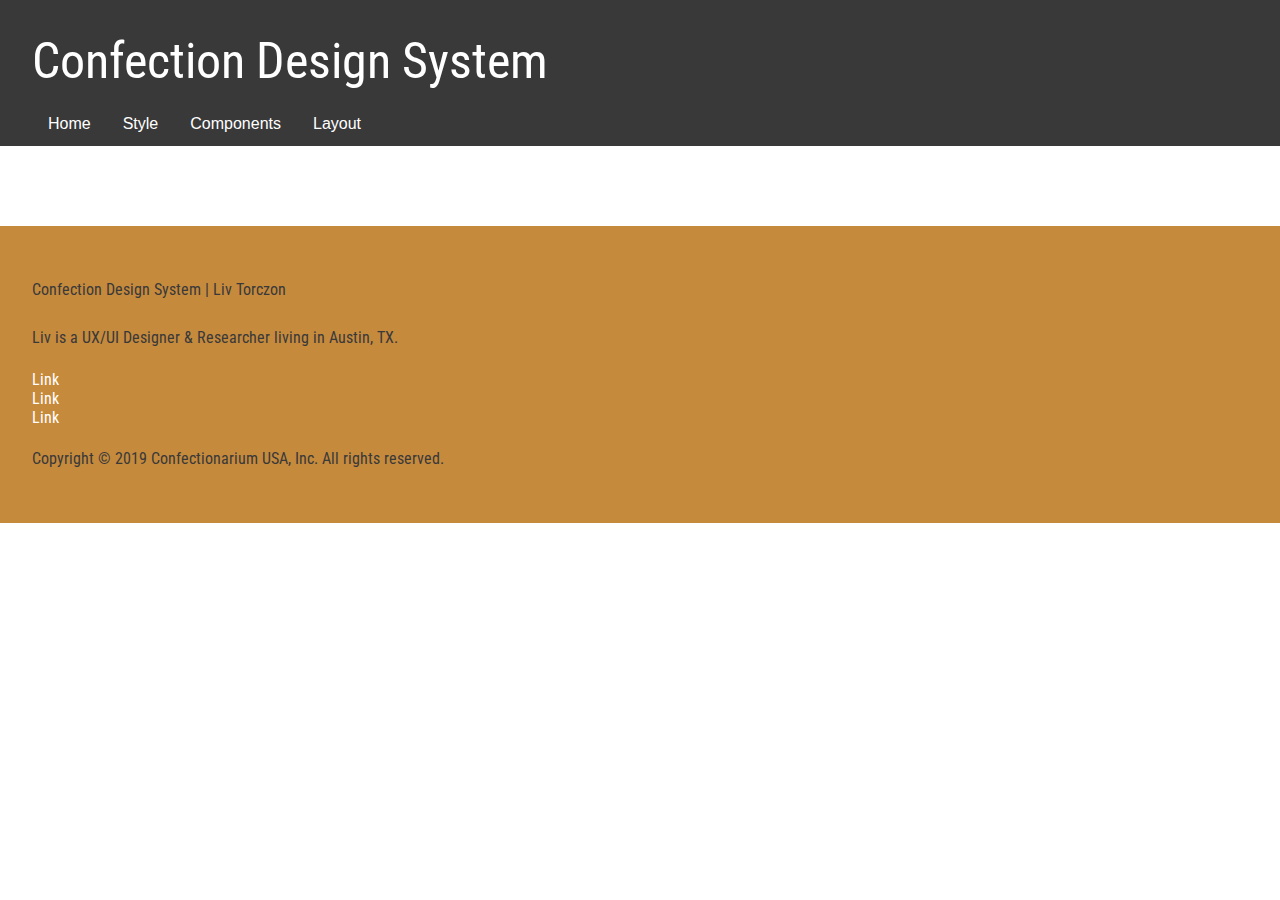
==== components.html @ 4d4804ae "Add files via upload" ====
<!DOCTYPE html>
<html lang="en-us">
<head>
	<meta charset="UTF-8">
	<title>Confection Design System Components</title>
	<meta name="viewport" content="width=device-width, initial-scale=1">
	<link href="https://fonts.googleapis.com/css?family=Roboto+Condensed:400,400i,700,700i|Roboto:100,400,400i,500,500i,700,700i" rel="stylesheet">
	<link rel="stylesheet" href="css/main.css">
</head>
<body>

	<header>

		<div class="logo">Confection Design System</div>

		<nav class="nav-site">
			<ul>
				<li><a href="index.html">Home</a></li>
				<li><a href="style.html">Style</a></li>
				<li><a href="components.html">Components</a></li>
				<li><a href="layout.html">Layout</a></li>
			</ul>
		</nav>

	</header>

	<main></main>

	<footer>

		<p>Confection Design System | Liv Torczon</p>

		<p>Liv is a UX/UI Designer & Researcher living in Austin, TX.</p>

		<nav class="footer">
			<ul>
				<li><a href="https://www.google.com">Link</a></li>
				<li><a href="https://www.google.com">Link</a></li>
				<li><a href="https://www.google.com">Link</a></li>
			</ul>
		</nav>

		<p>Copyright © 2019 Confectionarium USA, Inc. All rights reserved.</p>

	</footer>
	
</body>

</html>
---- css/main.css ----
/************************************
Master Layout
**************************************/
body {
	margin: 0;
}

main {
	max-width: 50rem;
	margin-left: 5rem;
	margin-right: auto;
	margin-bottom: 5rem;
}

figure {
	margin: 0;
}

/************************************
Colors
**************************************/
html {
	--color-charcoal: #393939;
	--color-grey-light: #636363;
	--color-pink: #e98f79;
	--color-white: #ffff;
}

/************************************
Typography
**************************************/

html {
	color: #393939;
	--font-primary: 'Roboto Condensed', sans-serif;
	--font-secondary: 'Lato', sans-serif;

	font-family: 'Roboto Condensed', sans-serif;
}

h1 {
	--font-secondary: 'Lato', sans-serif;
	font-size: 2rem;
}

p {
	color: var( --color-charcoal );
	line-height: 2;
	
}

h2 {
	font-family: 'Lato', sans-serif;
	line-height: 1.5;
}

.type-section-header-100 {
	font-family: 'Lato', sans-serif;
	font-weight: 100;
}

.type-section-header-100-italic {
	font-family: 'Lato', sans-serif;
	font-style: italic;
	font-weight: 100;
}

.type-section-header-400 {
	font-family: 'lato', sans-serif;
	font-weight: 400;
}

.type-section-header-700 {
	font-family: 'lato', sans-serif;
	font-weight: 700;
	letter-spacing: 1.8px;
}

.type-section-header-700-italic {
	font-family: 'lato', sans-serif;
	font-weight: 700;
	font-style: italic;
}


.type-rob-400i {
	font-family: 'Roboto Condensed', sans-serif;
	font-weight: 400;
	font-style: italic;
}

.type-rob-700 {
	font-family: 'Roboto Condensed', sans-serif;
	font-weight: 700;
}

.type-rob-700i {
	font-family: 'Roboto Condensed', sans-serif;
	font-style: italic;
	font-weight: 700;
}
/************************************
Header Component
**************************************/

header {
	background-color: var( --color-charcoal );
	color: var( --color-white );
	padding: 2rem;
}

.logo {
	color: var( --color-white );
	font-size: 50px;
}

/************************************
Footer Component
**************************************/

footer {
	font-family: 'Roboto Condensed', sans-serif;
	background-color: #c68a3d;
	color: var( --color-charcoal );
	padding: 2rem;
}

.footer nav {
	display: inline-block;
}

.footer a {
	text-decoration: none;
	color: var( --color-white );
}

.footer ul {
	list-style-type: none;
	margin: 0;
	padding: 0;
}

}
.footer li a {
	color: var( --color-white );
	font-family: 'Lato', sans-serif;
	text-decoration: none;
	padding: 0 1rem;
}

.footer li a:hover {
	color: var( --color-pink );
}
 
/************************************
Examples Component
**************************************/

.light-charcoal-text {
	color: var( --color-grey-light );
}

.pink-text {
	color: var( --color-pink );
}
.white-text {
	background-color: #636363;
	color: var( --color-white );
}

/************************************
Site Nav
**************************************/
.nav-site {
	margin-top: 1.5rem;
	display: block;
}

.nav-site ul {
	list-style-type: none;
	margin: 0;
	padding: 0;
}

.nav-site li {
	float: left;
}

.nav-site li a {
	color: var( --color-white );
	font-family: 'Lato', sans-serif;
	text-decoration: none;
	padding: 0 1rem;
}

.nav-site li a:hover {
	color: var( --color-pink );
}
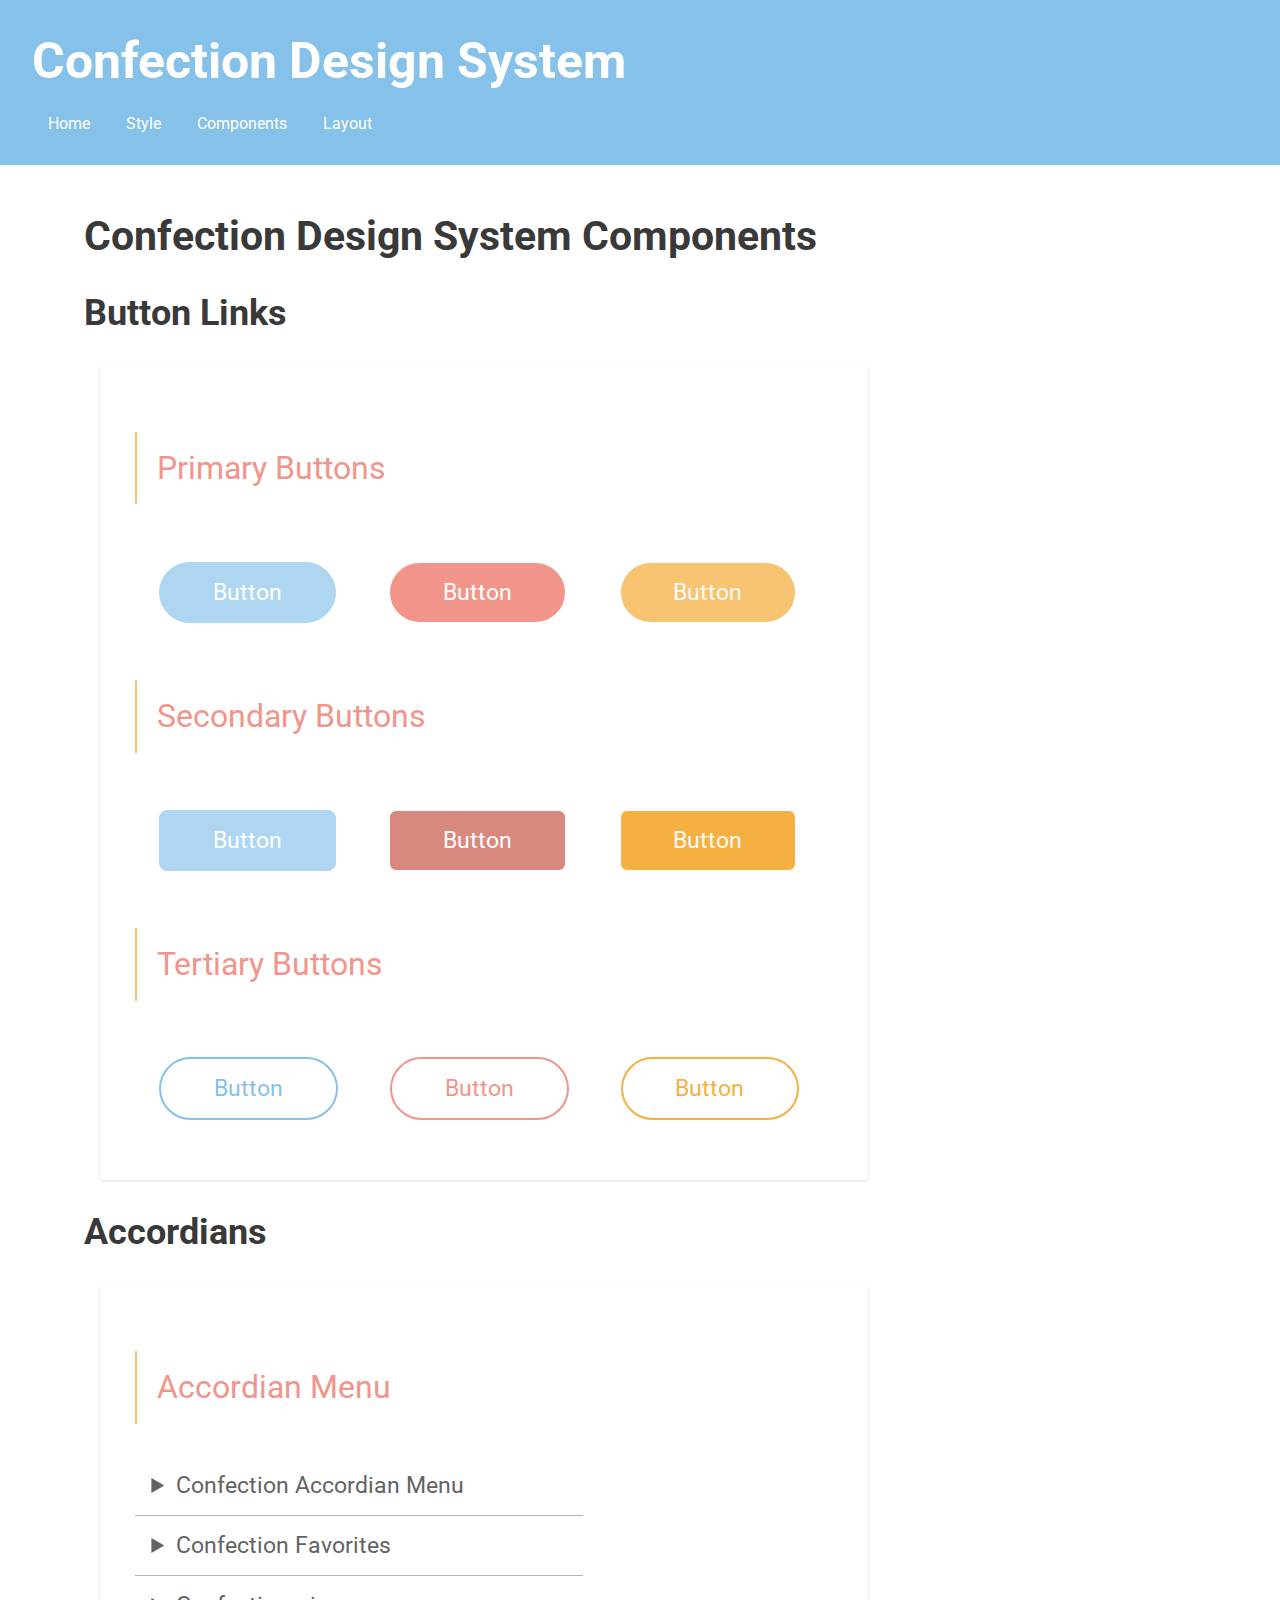
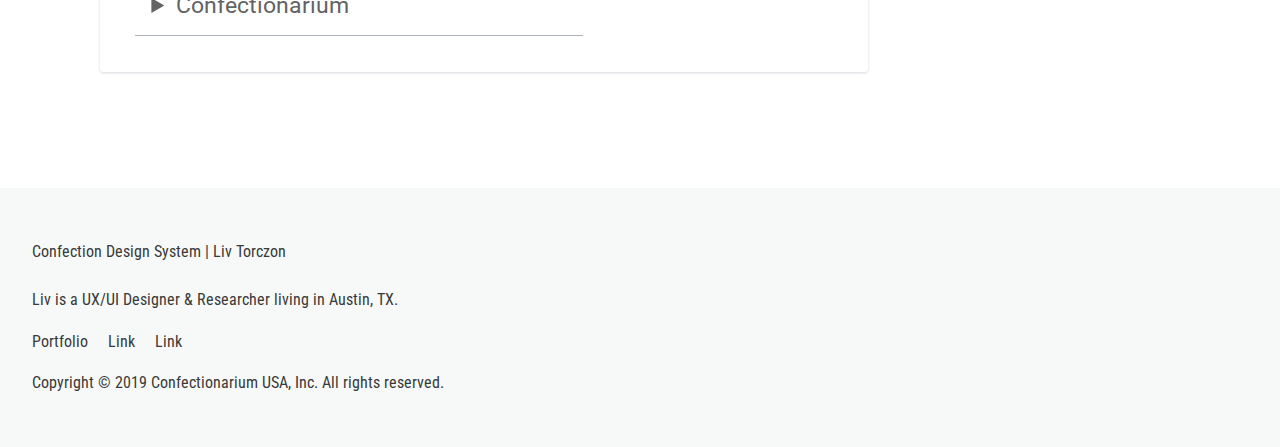
==== commit f71772ad: "Add files via upload" ====
--- a/components.html
+++ b/components.html
@@ -24,7 +24,104 @@
 
 	</header>
 
-	<main></main>
+	<main>
+
+		<h1>Confection Design System Components</h1>
+
+		<h2>Button Links</h2>
+
+		<section class="examples">
+
+			<h3 class="examples-title">Primary Buttons</h3>
+
+			<figure>
+				<a class="button-hero-blue" href="#">Button</a>
+
+				<a class="button-hero-pink" href="#">Button</a>
+
+				<a class="button-hero-orange" href="#">Button</a>
+
+			</figure>
+				
+			<h3 class="examples-title">Secondary Buttons</h3>
+
+			<figure>
+				<a class="button-secondary-blue" href="#">Button</a>
+
+				<a class="button-secondary-pink" href="#">Button</a>
+
+				<a class="button-secondary-orange" href="#">Button</a>
+
+			</figure>
+
+			<h3 class="examples-title">Tertiary Buttons</h3>
+
+			<figure>
+
+				<a class="button-tertiary-blue" href="#">Button</a>
+
+				<a class="button-tertiary-pink" href="#">Button</a>
+
+				<a class="button-tertiary-orange" href="#">Button</a>
+				
+
+			</figure>
+		</section>
+		
+		<h2>Accordians</h2>
+
+		<section class="examples">
+
+				<h3 class="examples-title">Accordian Menu</h3>
+
+				<details>
+
+					<summary>Confection Accordian Menu</summary>
+	
+					<div>
+	
+						<p>Cupcake Recipes</p>
+	
+						<p>Brownie Recipes</p>
+
+						<p>Tarte Recipes</p>
+	
+					</div>
+		
+				</details>
+
+				<details>
+
+					<summary>Confection Favorites</summary>
+	
+					<div>
+		
+						<p>The best angel cake</p>
+		
+						<p>The best ice cream</p>
+
+						<p>The best mochi</p>
+	
+					</div>
+		
+				</details>
+
+				<details>
+
+					<summary>Confectionarium</summary>
+	
+					<div>
+
+						<p>Cupcake Recipes</p>
+						<p>Brownie Recipes</p>
+						<p>Tarte Recipes</p>
+
+					</div>
+		
+				</details>
+		</section>
+
+	</main>
 
 	<footer>
 
@@ -34,7 +131,7 @@
 
 		<nav class="footer">
 			<ul>
-				<li><a href="https://www.google.com">Link</a></li>
+				<li><a href="https://www.livtorczon.com/">Portfolio</a></li>
 				<li><a href="https://www.google.com">Link</a></li>
 				<li><a href="https://www.google.com">Link</a></li>
 			</ul>
--- a/css/main.css
+++ b/css/main.css
@@ -6,10 +6,14 @@
 }
 
 main {
+	margin-bottom: 5rem;
+	margin-left: 4rem;
+	margin-right: auto;
+
+	--margin-standard: 2rem;
+
 	max-width: 50rem;
-	margin-left: 5rem;
-	margin-right: auto;
-	margin-bottom: 5rem;
+	padding: 1.24rem;
 }
 
 figure {
@@ -20,10 +24,30 @@
 Colors
 **************************************/
 html {
-	--color-charcoal: #393939;
+	color: #393939;
+
+	--color-blue: #85C1E9;
+	--color-blue-light: #aed6f1;
+	--color-blue-lightest: #d6eaf8;
+
+	--color-grey: #393939;
 	--color-grey-light: #636363;
-	--color-pink: #e98f79;
-	--color-white: #ffff;
+	--color-grey-lighter: #abb2b9;
+	--color-grey-evenlighter: #bfc9ca;
+	--color-grey-lightest: #f7f9f9;
+
+	--color-orange: #d68910;
+	--color-orange-light: #f5b041;
+	--color-orange-lighter: #f8c471;
+	--color-orange-evenlighter: #fad7a0;
+	--color-orange-lightest: #fdebd0;
+
+	--color-pink: #F1948A;
+	--color-pink-light: #ef8478;
+	--color-pink-lighter: #f2d7d5;
+	--color-pink-lightest: #f9ebea;
+
+	--color-terracotta: #d98880;
 }
 
 /************************************
@@ -31,107 +55,130 @@
 **************************************/
 
 html {
-	color: #393939;
+	font-family: var(--font-primary);
+
 	--font-primary: 'Roboto Condensed', sans-serif;
-	--font-secondary: 'Lato', sans-serif;
-
-	font-family: 'Roboto Condensed', sans-serif;
+	--font-secondary: 'Roboto', sans-serif;
+
+	--size-xxxxlarge: 2.887rem;
+	--size-xxxlarge: 2.566rem;
+	--size-xxlarge: 2.281rem;
+	--size-xlarge: 2.027rem;
+	--size-large: 1.802rem;
+
+	--size-xmedium: 1.602rem;
+	--size-medium: 1.424rem;
+
+	--size-small: 0.79rem;
+}
+
+h1, h2, h3, h4, h5, h6 {
+	font-family: var(--font-secondary);
 }
 
 h1 {
-	--font-secondary: 'Lato', sans-serif;
-	font-size: 2rem;
-}
-
-p {
-	color: var( --color-charcoal );
-	line-height: 2;
-	
+	font-size: var(--size-xxxlarge);
 }
 
 h2 {
-	font-family: 'Lato', sans-serif;
-	line-height: 1.5;
-}
-
-.type-section-header-100 {
-	font-family: 'Lato', sans-serif;
+	font-size: var(--size-xxlarge);
+	font-weight: 700;
+}
+
+h3 {
+	color: var(--color-pink);
+	font-size: var(--size-xlarge);
+	font-weight: 400;
+}
+
+h4 {
+	color: #636363;
+	font-size: var(--size-large);
 	font-weight: 100;
-}
-
-.type-section-header-100-italic {
-	font-family: 'Lato', sans-serif;
+	margin: 0;
+}
+
+h5 {
+	font-size: var(--size-xmedium);
 	font-style: italic;
 	font-weight: 100;
 }
 
-.type-section-header-400 {
-	font-family: 'lato', sans-serif;
-	font-weight: 400;
-}
-
-.type-section-header-700 {
-	font-family: 'lato', sans-serif;
+h6 {
+	font-size: var(--size-medium);
+	font-weight: 400;
+	margin: 0;
+}
+
+p {
+	color: var( --color-grey );
+	line-height: 2;
+}
+
+
+.leading-copy {
+	font-family: var(--font-primary);
+	font-size: var(--size-medium);
+	font-weight: 400;
+	line-height: 1.7;
+}
+
+.tertiary-copy {
+	font-size: var(--size-small);
+}
+
+cite {
+	display: block;
+	font-style: italic;
+}
+
+a {
+	color: inherit;
+	font-family: var(--font-primary);
+}
+
+a:hover {
+	color: #E6B0AA;
+}
+
+a:active {
+
+}
+
+/************************************
+Header Component
+**************************************/
+
+header {
+	background-color: #85C1E9;
+	padding: 2rem;
+}
+
+.logo {
+	color: white;
+	font-family: var(--font-secondary);
+	font-size: 50px;
 	font-weight: 700;
-	letter-spacing: 1.8px;
-}
-
-.type-section-header-700-italic {
-	font-family: 'lato', sans-serif;
-	font-weight: 700;
-	font-style: italic;
-}
-
-
-.type-rob-400i {
-	font-family: 'Roboto Condensed', sans-serif;
-	font-weight: 400;
-	font-style: italic;
-}
-
-.type-rob-700 {
-	font-family: 'Roboto Condensed', sans-serif;
-	font-weight: 700;
-}
-
-.type-rob-700i {
-	font-family: 'Roboto Condensed', sans-serif;
-	font-style: italic;
-	font-weight: 700;
-}
-/************************************
-Header Component
-**************************************/
-
-header {
-	background-color: var( --color-charcoal );
-	color: var( --color-white );
+}
+
+/************************************
+Footer Component
+**************************************/
+
+footer {
+	background-color: #F7F9F9;
+	color: var( --color-grey );
+	font-family: var(--font-primary);
 	padding: 2rem;
 }
 
-.logo {
-	color: var( --color-white );
-	font-size: 50px;
-}
-
-/************************************
-Footer Component
-**************************************/
-
-footer {
-	font-family: 'Roboto Condensed', sans-serif;
-	background-color: #c68a3d;
-	color: var( --color-charcoal );
-	padding: 2rem;
-}
-
-.footer nav {
-	display: inline-block;
-}
 
 .footer a {
-	text-decoration: none;
-	color: var( --color-white );
+	color: #393939;
+	font-family: var(--font-primary);
+	padding: 0;
+	margin-right: 1rem;
+	text-decoration: none;
 }
 
 .footer ul {
@@ -140,40 +187,21 @@
 	padding: 0;
 }
 
-}
-.footer li a {
-	color: var( --color-white );
-	font-family: 'Lato', sans-serif;
-	text-decoration: none;
-	padding: 0 1rem;
-}
-
-.footer li a:hover {
-	color: var( --color-pink );
-}
- 
-/************************************
-Examples Component
-**************************************/
-
-.light-charcoal-text {
-	color: var( --color-grey-light );
-}
-
-.pink-text {
-	color: var( --color-pink );
-}
-.white-text {
-	background-color: #636363;
-	color: var( --color-white );
+.footer li {
+	display: inline-block;
+}
+
+.footer a:hover {
+	color: #E6B0AA;
 }
 
 /************************************
 Site Nav
 **************************************/
 .nav-site {
+	display: block;
 	margin-top: 1.5rem;
-	display: block;
+	position: relative;
 }
 
 .nav-site ul {
@@ -183,16 +211,466 @@
 }
 
 .nav-site li {
-	float: left;
+	display: inline;
 }
 
 .nav-site li a {
-	color: var( --color-white );
-	font-family: 'Lato', sans-serif;
-	text-decoration: none;
-	padding: 0 1rem;
+	color: white;
+	font-family: var(--font-secondary);
+	padding: 0;
+	margin: 1rem;
+	text-decoration: none;
 }
 
 .nav-site li a:hover {
+	border-bottom: solid 2px var(--color-grey-lightest);
+	padding-bottom: 5px;
+	transition: all 0.2s ease;
+}
+
+/************************************
+Examples Component
+**************************************/
+
+.light-charcoal-text {
+	color: var( --color-grey-light );
+}
+
+.pink-text {
 	color: var( --color-pink );
-}+}
+
+.white-text {
+	background-color: #85c1e9;
+	color: var( --color-grey-lightest );
+	padding: 8px;
+}
+
+.type-section-header-100 {
+	font-family: var(--font-secondary);
+	font-weight: 100;
+}
+
+.type-section-header-100-italic {
+	font-family: var(--font-secondary);
+	font-style: italic;
+	font-weight: 100;
+}
+
+.type-section-header-400 {
+	font-family: var(--font-secondary);
+	font-weight: 400;
+}
+
+.type-section-header-700 {
+	font-family: var(--font-secondary);
+	font-weight: 700;
+}
+
+.type-section-header-700-italic {
+	font-family: var(--font-secondary);
+	font-weight: 700;
+	font-style: italic;
+}
+
+.type-rob-400i {
+	font-family: var(--font-primary);
+	font-weight: 400;
+	font-style: italic;
+}
+
+.type-rob-700 {
+	font-family: var(--font-primary);
+	font-weight: 700;
+}
+
+.type-rob-700i {
+	font-family: var(--font-primary);
+	font-weight: 700;
+	font-style: italic;
+}
+
+
+.examples {
+	border-radius: .22222rem;
+	box-shadow: 0 1px 3px rgba(58,77,95,.2);
+	margin: 1rem;
+	padding: 2.22222rem;
+}
+
+.examples-title {
+	border-left: solid 2px #F8C471;
+	line-height: 1;
+	padding: 20px 0 20px 20px;
+}
+
+.line-height-example {
+	background-color: #f8f9f9;
+	border-radius: 4px;
+	color: #838c91;
+	display: block;
+	font-size: 14px;
+	line-height: 22px;
+	margin-right: 12%;
+	max-width: 260px;
+	padding: 16px;
+	text-transform: lowercase;
+	width: 100%;
+}
+
+.heading-example-details {
+	background-color: #f8f9f9;
+	border-radius: 4px;
+	color: #838c91;
+	display: block;
+	font-size: 14px;
+	line-height: 22px;
+	margin-right: 12%;
+	max-width: 260px;
+	padding: 16px;
+	text-transform: lowercase;
+	width: 100%;
+}
+
+.heading-example-detail {
+	background-color: #f8f9f9;
+	border-radius: 4px;
+	color: #838c91;
+	display: block;
+	font-size: 14px;
+	line-height: 22px;
+	margin-right: 12%;
+	max-width: 260px;
+	padding: 16px;
+	text-transform: lowercase;
+}
+
+/************************************
+Accordian Section
+**************************************/
+details {
+	background-color: var(--color-pink-lightest);
+	border-bottom: 1px solid var(--color-grey-lighter);
+	max-width: 28rem;
+}
+
+summary {
+	background-color: white;
+	color: var(--color-grey-light);
+	font-family: var(--font-secondary);
+	font-size: var(--size-medium);
+	padding: 1rem;
+}
+
+summary:hover {
+	background-color: var(--color-grey-light);
+	border: .02rem solid var(--color-grey-light);
+	color: white;
+	transition: all .1s ease-in-out;
+}
+
+summary:focus, details[open] summary {
+	background-color: var(--color-grey-light);
+	background-image: url(../images/switch.svg) no-repeat;
+    color: transparent;
+	color: white;
+	outline: none;
+}
+
+summary::-webkit-details-marker {
+	background-image: url(../images/plus.svg);
+    color: transparent;
+}
+
+details div {
+	margin-left: 2.5rem;
+	padding-bottom: 0.3125rem;
+}
+
+details div p {
+	color: var(--color-pink-light);
+	font-family: var(--font-secondary);
+}
+
+/************************************
+Links That Look Like Buttons
+**************************************/
+
+.button-hero-blue {
+	background-color: var(--color-blue-light);
+	border-radius: 2.9rem;
+	border: 1px solid var(--color-blue-light);
+	color: white;
+	display: inline-block;
+	font-family: var(--font-secondary);
+	font-size: var(--size-medium);
+	font-weight: 400;
+	margin: 1.5rem;
+	padding: 1rem 3.3rem;
+	text-decoration: none;
+}
+
+.button-hero-blue:visited {
+	background-color: var(--color-blue);
+}
+
+.button-hero-blue:hover, .button-link:focus  {
+	background-color: var(--color-blue);
+	border: 3px solid var(--color-blue);
+	color: var(--color-grey-lightest);
+	transition: all .09s ease-in-out;
+}
+
+.button-hero-blue:active {
+	background-color: var(--color-blue-light);
+	border: solid 1px var(--color-blue);
+	transform: scale(0.99);
+}
+
+.button-secondary-blue {
+	background-color: var(--color-blue-light);
+	border: 1px solid var(--color-blue-light);
+	border-radius: .5rem;
+	color: white;
+	display: inline-block;
+	font-family: var(--font-secondary);
+	font-weight: 400;
+	font-size: var(--size-medium);
+	margin: 1.5rem;
+	padding: 1rem 3.3rem;
+	text-decoration: none;
+}
+
+.button-secondary-blue:visited {
+	background-color: var(--color-blue);
+
+}
+
+.button-secondary-blue:hover, .button-link:focus  {
+	background-color: var(--color-blue-light);
+	border:2px solid var(--color-blue-light);
+	color: white;
+	transition: all .09s ease-in-out;
+}
+
+.button-secondary-blue:active {
+	border: solid 2px var(--color-blue);
+	transform: scale(0.99);
+}
+
+.button-tertiary-blue {
+	background-color: white;
+	border-radius: 2.9rem;
+	border: 2px solid var(--color-blue);
+	color: var(--color-blue);
+	display: inline-block;
+	font-family: var(--font-secondary);
+	font-size: var(--size-medium);
+	font-weight: 400;
+	margin: 1.5rem;
+	padding: 1rem 3.3rem;
+	text-decoration: none;
+}
+
+.button-tertiary-blue:visited {
+	border: 2px solid var(--color-blue);
+	color: var(--color-grey-light);
+}
+
+.button-tertiary-blue:hover, .button-hero:focus  {
+	background-color: var(--color-blue);
+	border: 2px solid var(--color-blue);
+	color: white;
+	transition: all .2s ease-in-out;
+}
+
+.button-tertiary-blue:active {
+	border: solid 1px var(--color-blue);
+	transform: scale(0.99);
+}
+
+.button-hero-pink {
+	background-color: var(--color-pink);
+	border-radius: 2.9rem;
+	border: 2px solid white;
+	color: white;
+	display: inline-block;
+	font-family: var(--font-secondary);
+	font-size: var(--size-medium);
+	font-weight: 400;
+	margin: 1.5rem;
+	padding: 1rem 3.3rem;
+	text-decoration: none;
+}
+
+.button-hero-pink:visited {
+	background-color: var(--color-pink-light);
+}
+
+.button-hero-pink:hover, .button-normal:focus  {
+	background-color: var(--color-pink-light);
+	border: 2px solid var(--color-pink-light);
+	color: var(--color-grey-lightest);
+	transition: all .09s ease-in-out;
+}
+
+.button-hero-pink:active {
+	background-color: var(--color-pink);
+	border: solid 2px var(--color-pink-light);
+	transform: scale(0.99);
+}
+
+.button-secondary-pink {
+	background-color: var(--color-terracotta);
+	border-radius: .5rem;
+	border: 2px solid white;
+	color: white;
+	display: inline-block;
+	font-family: var(--font-secondary);
+	font-size: var(--size-medium);
+	font-weight: 400;
+	margin: 1.5rem;
+	padding: 1rem 3.3rem;
+	text-decoration: none;
+}
+
+.button-secondary-pink:visited {
+	background-color: var(--color-pink-light);
+}
+
+.button-secondary-pink:hover, .button-normal:focus   {
+	background-color: var(--color-pink-light);
+	border: 2px solid var(--color-pink-light);
+	color: white;
+	transition: all .09s ease-in-out;
+}
+
+.button-secondary-pink:active {
+	background-color: var(--color-terracotta);
+	border: solid 2px var(--color-pink);
+	transform: scale(0.99);
+}
+
+.button-tertiary-pink {
+	background-color: white;
+	border-radius: 2.9rem;
+	border: 2px solid var(--color-pink);
+	color: var(--color-pink);
+	display: inline-block;
+	font-family: var(--font-secondary);
+	font-size: var(--size-medium);
+	font-weight: 400;
+	margin: 1.5rem;
+	padding: 1rem 3.3rem;
+	text-decoration: none;
+}
+
+.button-tertiary-pink:visited {
+	color: var(--color-grey-light);
+}
+
+.button-tertiary-pink:hover, .button-link:focus  {
+	background-color: var(--color-pink);
+	border: 2px solid white;
+	color: white;
+	transition: all .2s ease-in-out;
+}
+
+.button-tertiary-pink:active {
+	background-color: var(--color-pink);
+	border: solid 1px var(--color-pink-lightest);
+	transform: scale(0.99);
+}
+
+.button-hero-orange {
+	background-color: var(--color-orange-lighter);
+	border-radius: 2.9rem;
+	border: 2px solid white;
+	color: var(--color-grey-lightest);
+	display: inline-block;
+	font-family: var(--font-secondary);
+	font-size: var(--size-medium);
+	font-weight: 400;
+	margin: 1.5rem;
+	padding: 1rem 3.3rem;
+	text-decoration: none;
+}
+
+.button-hero-orange:visited {
+	background-color: var(--color-orange-light);
+}
+
+.button-hero-orange:hover, .button-link:focus  {
+	background-color: var(--color-orange-light);
+	border: 2px solid var(--color-orange-light);
+	color: var(--color-grey-lightest);
+	transition: all .09s ease-in-out;
+}
+
+.button-hero-orange:active {
+	background-color: var(--color-orange-lighter);
+	border: solid 1px var(--color-orange-light);
+	transform: scale(0.99);
+}
+
+.button-secondary-orange {
+	background-color: var(--color-orange-light);
+	border-radius: .5rem;
+	border: 2px solid white;
+	color: var(--color-grey-lightest);
+	display: inline-block;
+	font-family: var(--font-secondary);
+	font-size: var(--size-medium);
+	font-weight: 400;
+	margin: 1.5rem;
+	padding: 1rem 3.3rem;
+	text-decoration: none;
+}
+
+.button-secondary-orange:visited {
+	background-color: var(--color-orange-lighter);
+}
+
+.button-secondary-orange:hover, .button-link:focus  {
+	background-color: var(--color-orange-lighter);
+	border: 2px solid var(--color-orange-lighter);
+	color: var(--color-grey-lightest);
+	transition: all .09s ease-in-out;
+}
+
+.button-secondary-orange:active {
+	background-color: var(--color-orange-light);
+	border: solid 1px var(--color-orange);
+	transform: scale(0.99);
+}
+
+.button-tertiary-orange {
+	background-color: white;
+	border-radius: 2rem;
+	border: 2px solid var(--color-orange-light);
+	color: var(--color-orange-light);
+	display: inline-block;
+	font-family: var(--font-secondary);
+	font-size: var(--size-medium);
+	font-weight: 400;
+	margin: 1.5rem;
+	padding: 1rem 3.3rem;
+	text-decoration: none;
+}
+
+.button-tertiary-orange:visited {
+	color: var(--color-grey-light);
+}
+
+.button-tertiary-orange:hover, .button-link:focus  {
+	background-color: var(--color-orange-light);
+	border: 2px solid var(--color-orange-light);
+	color: white;
+	transition: all .09s ease-in-out;
+}
+
+.button-tertiary-orange:active {
+	background-color: var(--color-orange-lighter);
+	border: solid 1px var(--color-orange-light);
+	transform: scale(0.99);
+}
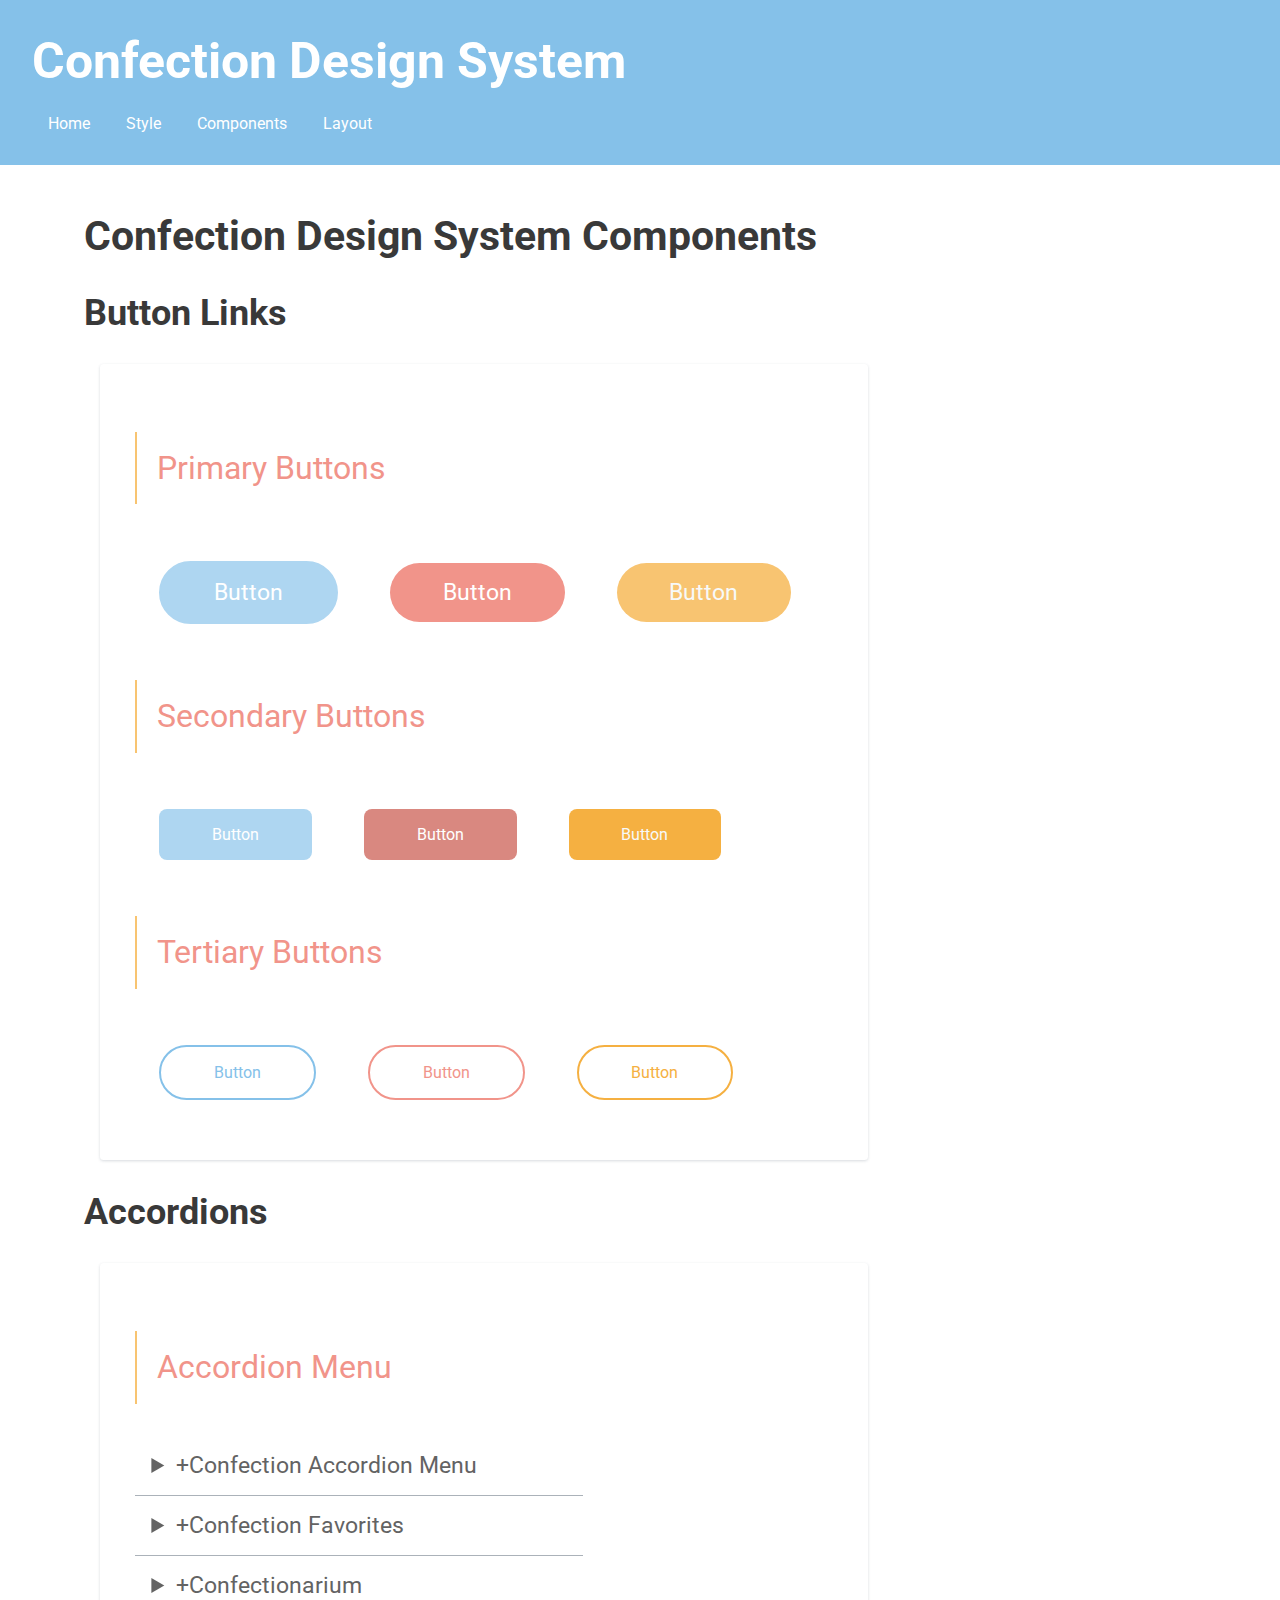
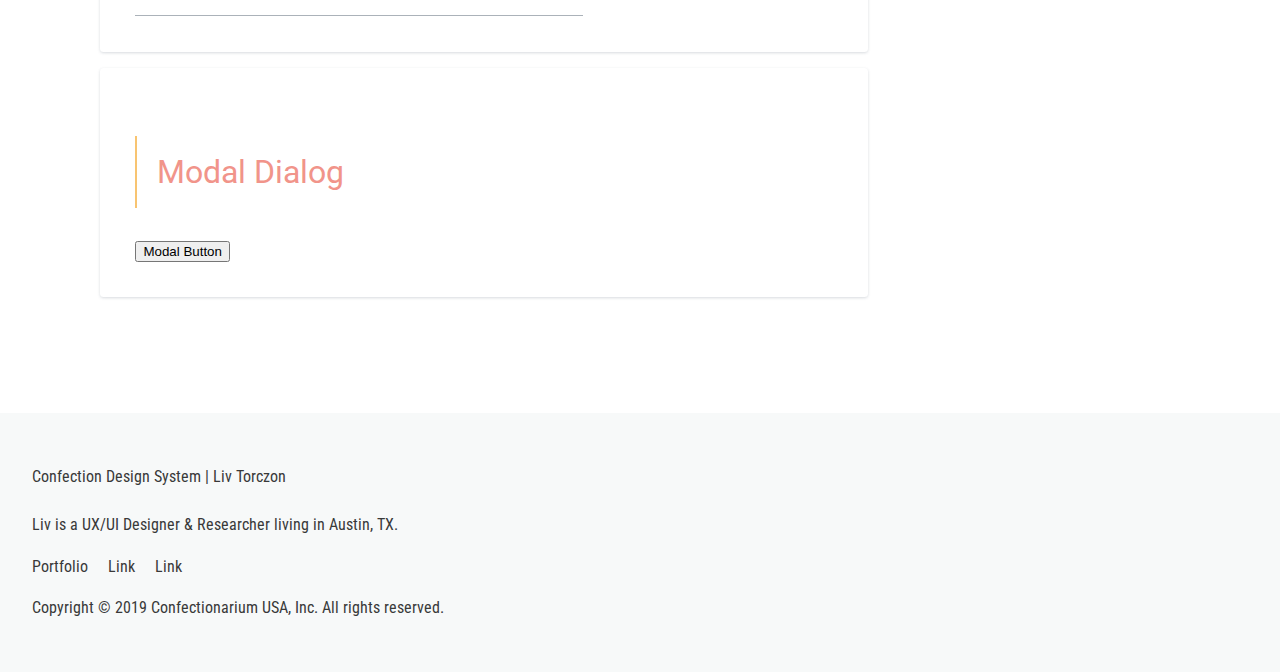
==== commit ba620415: "Add files via upload" ====
--- a/components.html
+++ b/components.html
@@ -68,15 +68,15 @@
 			</figure>
 		</section>
 		
-		<h2>Accordians</h2>
+		<h2>Accordions</h2>
 
 		<section class="examples">
 
-				<h3 class="examples-title">Accordian Menu</h3>
+				<h3 class="examples-title">Accordion Menu</h3>
 
 				<details>
 
-					<summary>Confection Accordian Menu</summary>
+					<summary>Confection Accordion Menu</summary>
 	
 					<div>
 	
@@ -113,12 +113,47 @@
 					<div>
 
 						<p>Cupcake Recipes</p>
+
 						<p>Brownie Recipes</p>
+
 						<p>Tarte Recipes</p>
 
 					</div>
 		
 				</details>
+
+		</section>
+
+		<section class="examples">
+
+			<h3 class="examples-title">Modal Dialog</h3>
+			
+			<dialog class="modal-demo">
+
+				<svg class="modal-alert" viewBox="0 0 349 337" version="1.1" xmlns="http://www.w3.org/2000/svg" xmlns:xlink="http://www.w3.org/1999/xlink">
+    				<g id="Artboard" stroke="none" stroke-width="1" fill="none" fill-rule="evenodd">
+        				<path d="M179.366563,53.7331263 L294.158359,283.316718 C295.640295,286.280589 294.438949,289.884628 291.475078,291.366563 C290.641945,291.783129 289.723267,292 288.791796,292 L59.2082039,292 C55.8944954,292 53.2082039,289.313708 53.2082039,286 C53.2082039,285.068529 53.4250745,284.149851 53.8416408,283.316718 L168.633437,53.7331263 C170.115372,50.7692553 173.719411,49.5679092 176.683282,51.0498447 C177.844446,51.6304269 178.785981,52.5719619 179.366563,53.7331263 Z" id="Triangle" stroke="#EF8478" stroke-width="10" fill="#FFFFFF"></path>
+	       				 <circle id="Oval" stroke="#EF8478" fill="#EF8478" cx="174" cy="261.967773" r="9.96777344"></circle>
+	       				 <rect id="Rectangle" stroke="#EF8478" fill="#EF8478" x="167.891113" y="115.5" width="12.2177734" height="119" rx="2.5"></rect>
+    				</g>
+				</svg>
+
+				<h5>You are leaving Confectionarium.com</h5>
+
+				<p>Are you sure you want to leave our site?</p>
+				
+				<figure>
+
+					<a class="button-secondary-pink" href="#">No, keep me here!</a>
+
+					<a class="button-tertiary-blue" href="#">Until next time.</a>
+
+				</figure>
+
+			</dialog>
+
+			<button id="open-modal" type="button">Modal Button</button>
+
 		</section>
 
 	</main>
@@ -140,7 +175,25 @@
 		<p>Copyright © 2019 Confectionarium USA, Inc. All rights reserved.</p>
 
 	</footer>
-	
+<script>
+document.addEventListener('DOMContentLoaded', function(){
+
+const modal = document.querySelector('dialog');
+const open = document.getElementById('open-modal');
+
+open.addEventListener('click', () => {
+modal.showModal();
+});
+
+modal.addEventListener('click', event => {
+if (event.target === modal) {
+modal.close('cancelled');
+}
+});
+
+});
+</script>
+
 </body>
 
 </html>--- a/css/main.css
+++ b/css/main.css
@@ -134,7 +134,7 @@
 
 a {
 	color: inherit;
-	font-family: var(--font-primary);
+	text-decoration: none;
 }
 
 a:hover {
@@ -346,7 +346,7 @@
 }
 
 /************************************
-Accordian Section
+Accordion Section
 **************************************/
 details {
 	background-color: var(--color-pink-lightest);
@@ -364,22 +364,33 @@
 
 summary:hover {
 	background-color: var(--color-grey-light);
-	border: .02rem solid var(--color-grey-light);
-	color: white;
+	color: white;
+	transform: scale(1.009);
 	transition: all .1s ease-in-out;
 }
 
 summary:focus, details[open] summary {
+	animation: slide-down .2s ease-in;
 	background-color: var(--color-grey-light);
-	background-image: url(../images/switch.svg) no-repeat;
+	color: white;
+	outline: none;
+}
+
+summary::-webkit-details-marker {
     color: transparent;
-	color: white;
-	outline: none;
-}
-
-summary::-webkit-details-marker {
-	background-image: url(../images/plus.svg);
-    color: transparent;
+}
+
+summary:before {
+	content: '+';
+	display: inline-block;
+	line-height: 1;
+}
+
+
+
+details[open] summary:before {
+	transform: rotate(45deg);
+	transition: all .3s ease;
 }
 
 details div {
@@ -393,18 +404,17 @@
 }
 
 /************************************
-Links That Look Like Buttons
+Primary Buttons
 **************************************/
 
 .button-hero-blue {
 	background-color: var(--color-blue-light);
 	border-radius: 2.9rem;
-	border: 1px solid var(--color-blue-light);
+	border: 2px solid var(--color-blue-light);
 	color: white;
 	display: inline-block;
 	font-family: var(--font-secondary);
 	font-size: var(--size-medium);
-	font-weight: 400;
 	margin: 1.5rem;
 	padding: 1rem 3.3rem;
 	text-decoration: none;
@@ -412,12 +422,13 @@
 
 .button-hero-blue:visited {
 	background-color: var(--color-blue);
+	border: 2px solid var(--color-blue);
 }
 
 .button-hero-blue:hover, .button-link:focus  {
 	background-color: var(--color-blue);
-	border: 3px solid var(--color-blue);
 	color: var(--color-grey-lightest);
+	transform: scale(1.05);
 	transition: all .09s ease-in-out;
 }
 
@@ -427,15 +438,74 @@
 	transform: scale(0.99);
 }
 
+.button-hero-pink {
+	background-color: var(--color-pink);
+	border-radius: 2.9rem;
+	color: white;
+	display: inline-block;
+	font-family: var(--font-secondary);
+	font-size: var(--size-medium);
+	margin: 1.5rem;
+	padding: 1rem 3.3rem;
+	text-decoration: none;
+}
+
+.button-hero-pink:visited {
+	background-color: var(--color-pink-light);
+}
+
+.button-hero-pink:hover, .button-normal:focus  {
+	background-color: var(--color-pink-light);
+	color: var(--color-grey-lightest);
+	transform: scale(1.05);
+	transition: all .09s ease-in-out;
+}
+
+.button-hero-pink:active {
+	background-color: var(--color-pink);
+	border: solid 2px var(--color-pink-light);
+	transform: scale(0.99);
+}
+
+.button-hero-orange {
+	background-color: var(--color-orange-lighter);
+	border-radius: 2.9rem;
+	color: var(--color-grey-lightest);
+	display: inline-block;
+	font-family: var(--font-secondary);
+	font-size: var(--size-medium);
+	margin: 1.5rem;
+	padding: 1rem 3.3rem;
+	text-decoration: none;
+}
+
+.button-hero-orange:visited {
+	background-color: var(--color-orange-light);
+}
+
+.button-hero-orange:hover, .button-link:focus  {
+	background-color: var(--color-orange-light);
+	color: var(--color-grey-lightest);
+	transform: scale(1.05);
+	transition: all .09s ease-in-out;
+}
+
+.button-hero-orange:active {
+	background-color: var(--color-orange-lighter);
+	border: solid 1px var(--color-orange-light);
+	transform: scale(0.99);
+}
+
+/******************************************
+secondary buttons
+******************************************/
+
 .button-secondary-blue {
 	background-color: var(--color-blue-light);
-	border: 1px solid var(--color-blue-light);
 	border-radius: .5rem;
 	color: white;
 	display: inline-block;
 	font-family: var(--font-secondary);
-	font-weight: 400;
-	font-size: var(--size-medium);
 	margin: 1.5rem;
 	padding: 1rem 3.3rem;
 	text-decoration: none;
@@ -443,13 +513,14 @@
 
 .button-secondary-blue:visited {
 	background-color: var(--color-blue);
+	border: 2px solid var(--color-blue);
 
 }
 
 .button-secondary-blue:hover, .button-link:focus  {
-	background-color: var(--color-blue-light);
-	border:2px solid var(--color-blue-light);
-	color: white;
+	background-color: var(--color-blue);
+	color: white;
+	transform: scale(1.05);
 	transition: all .09s ease-in-out;
 }
 
@@ -457,6 +528,66 @@
 	border: solid 2px var(--color-blue);
 	transform: scale(0.99);
 }
+
+.button-secondary-pink {
+	background-color: var(--color-terracotta);
+	border-radius: .5rem;
+	color: white;
+	display: inline-block;
+	font-family: var(--font-secondary);
+	margin: 1.5rem;
+	padding: 1rem 3.3rem;
+	text-decoration: none;
+}
+
+.button-secondary-pink:visited {
+	background-color: var(--color-pink-light);
+}
+
+.button-secondary-pink:hover, .button-normal:focus   {
+	background-color: var(--color-pink-light);
+	color: white;
+	transform: scale(1.05);
+	transition: all .09s ease-in-out;
+}
+
+.button-secondary-pink:active {
+	background-color: var(--color-terracotta);
+	border: solid 2px var(--color-pink);
+	transform: scale(0.99);
+}
+
+.button-secondary-orange {
+	background-color: var(--color-orange-light);
+	border-radius: .5rem;
+	color: var(--color-grey-lightest);
+	display: inline-block;
+	font-family: var(--font-secondary);
+	margin: 1.5rem;
+	padding: 1rem 3.3rem;
+	text-decoration: none;
+}
+
+.button-secondary-orange:visited {
+	background-color: var(--color-orange-lighter);
+}
+
+.button-secondary-orange:hover, .button-link:focus  {
+	background-color: var(--color-orange-lighter);
+	color: var(--color-grey-lightest);
+	transform: scale(1.05);
+	transition: all .09s ease-in-out;
+}
+
+.button-secondary-orange:active {
+	background-color: var(--color-orange-light);
+	border: solid 1px var(--color-orange);
+	transform: scale(0.99);
+}
+
+/******************************************
+tertiary buttons
+******************************************/
 
 .button-tertiary-blue {
 	background-color: white;
@@ -465,8 +596,6 @@
 	color: var(--color-blue);
 	display: inline-block;
 	font-family: var(--font-secondary);
-	font-size: var(--size-medium);
-	font-weight: 400;
 	margin: 1.5rem;
 	padding: 1rem 3.3rem;
 	text-decoration: none;
@@ -479,75 +608,13 @@
 
 .button-tertiary-blue:hover, .button-hero:focus  {
 	background-color: var(--color-blue);
-	border: 2px solid var(--color-blue);
-	color: white;
+	color: white;
+	transform: scale(1.02);
 	transition: all .2s ease-in-out;
 }
 
 .button-tertiary-blue:active {
 	border: solid 1px var(--color-blue);
-	transform: scale(0.99);
-}
-
-.button-hero-pink {
-	background-color: var(--color-pink);
-	border-radius: 2.9rem;
-	border: 2px solid white;
-	color: white;
-	display: inline-block;
-	font-family: var(--font-secondary);
-	font-size: var(--size-medium);
-	font-weight: 400;
-	margin: 1.5rem;
-	padding: 1rem 3.3rem;
-	text-decoration: none;
-}
-
-.button-hero-pink:visited {
-	background-color: var(--color-pink-light);
-}
-
-.button-hero-pink:hover, .button-normal:focus  {
-	background-color: var(--color-pink-light);
-	border: 2px solid var(--color-pink-light);
-	color: var(--color-grey-lightest);
-	transition: all .09s ease-in-out;
-}
-
-.button-hero-pink:active {
-	background-color: var(--color-pink);
-	border: solid 2px var(--color-pink-light);
-	transform: scale(0.99);
-}
-
-.button-secondary-pink {
-	background-color: var(--color-terracotta);
-	border-radius: .5rem;
-	border: 2px solid white;
-	color: white;
-	display: inline-block;
-	font-family: var(--font-secondary);
-	font-size: var(--size-medium);
-	font-weight: 400;
-	margin: 1.5rem;
-	padding: 1rem 3.3rem;
-	text-decoration: none;
-}
-
-.button-secondary-pink:visited {
-	background-color: var(--color-pink-light);
-}
-
-.button-secondary-pink:hover, .button-normal:focus   {
-	background-color: var(--color-pink-light);
-	border: 2px solid var(--color-pink-light);
-	color: white;
-	transition: all .09s ease-in-out;
-}
-
-.button-secondary-pink:active {
-	background-color: var(--color-terracotta);
-	border: solid 2px var(--color-pink);
 	transform: scale(0.99);
 }
 
@@ -558,8 +625,6 @@
 	color: var(--color-pink);
 	display: inline-block;
 	font-family: var(--font-secondary);
-	font-size: var(--size-medium);
-	font-weight: 400;
 	margin: 1.5rem;
 	padding: 1rem 3.3rem;
 	text-decoration: none;
@@ -571,76 +636,14 @@
 
 .button-tertiary-pink:hover, .button-link:focus  {
 	background-color: var(--color-pink);
-	border: 2px solid white;
-	color: white;
+	color: white;
+	transform: scale(1.05);
 	transition: all .2s ease-in-out;
 }
 
 .button-tertiary-pink:active {
 	background-color: var(--color-pink);
 	border: solid 1px var(--color-pink-lightest);
-	transform: scale(0.99);
-}
-
-.button-hero-orange {
-	background-color: var(--color-orange-lighter);
-	border-radius: 2.9rem;
-	border: 2px solid white;
-	color: var(--color-grey-lightest);
-	display: inline-block;
-	font-family: var(--font-secondary);
-	font-size: var(--size-medium);
-	font-weight: 400;
-	margin: 1.5rem;
-	padding: 1rem 3.3rem;
-	text-decoration: none;
-}
-
-.button-hero-orange:visited {
-	background-color: var(--color-orange-light);
-}
-
-.button-hero-orange:hover, .button-link:focus  {
-	background-color: var(--color-orange-light);
-	border: 2px solid var(--color-orange-light);
-	color: var(--color-grey-lightest);
-	transition: all .09s ease-in-out;
-}
-
-.button-hero-orange:active {
-	background-color: var(--color-orange-lighter);
-	border: solid 1px var(--color-orange-light);
-	transform: scale(0.99);
-}
-
-.button-secondary-orange {
-	background-color: var(--color-orange-light);
-	border-radius: .5rem;
-	border: 2px solid white;
-	color: var(--color-grey-lightest);
-	display: inline-block;
-	font-family: var(--font-secondary);
-	font-size: var(--size-medium);
-	font-weight: 400;
-	margin: 1.5rem;
-	padding: 1rem 3.3rem;
-	text-decoration: none;
-}
-
-.button-secondary-orange:visited {
-	background-color: var(--color-orange-lighter);
-}
-
-.button-secondary-orange:hover, .button-link:focus  {
-	background-color: var(--color-orange-lighter);
-	border: 2px solid var(--color-orange-lighter);
-	color: var(--color-grey-lightest);
-	transition: all .09s ease-in-out;
-}
-
-.button-secondary-orange:active {
-	background-color: var(--color-orange-light);
-	border: solid 1px var(--color-orange);
 	transform: scale(0.99);
 }
 
@@ -651,8 +654,6 @@
 	color: var(--color-orange-light);
 	display: inline-block;
 	font-family: var(--font-secondary);
-	font-size: var(--size-medium);
-	font-weight: 400;
 	margin: 1.5rem;
 	padding: 1rem 3.3rem;
 	text-decoration: none;
@@ -664,8 +665,8 @@
 
 .button-tertiary-orange:hover, .button-link:focus  {
 	background-color: var(--color-orange-light);
-	border: 2px solid var(--color-orange-light);
-	color: white;
+	color: white;
+	transform: scale(1.05);
 	transition: all .09s ease-in-out;
 }
 
@@ -674,3 +675,82 @@
 	border: solid 1px var(--color-orange-light);
 	transform: scale(0.99);
 }
+
+/******************************************
+modal dialog
+******************************************/
+
+dialog {
+	animation: fade .2s ease, slide-down .6s ease-in;
+	border: none;
+	border-left: 6px solid var(--color-pink-light);
+	border-radius: .1rem .1rem .4rem .4rem;
+	box-shadow: 4px 4px 4px #d3d3d3;
+	text-align: center;
+}
+
+dialog[open] {
+	animation: fade .5s ease, slide-down .3s ease-in;
+}
+
+dialog::backdrop {
+	animation: fade .09s ease-in;
+	background-color: rgba( 125, 125, 125, .3 );
+}
+
+dialog a:hover {
+	color: white;
+}
+
+dialog h5 {
+	margin-bottom: .2rem;
+}
+
+dialog svg {
+	display: block;
+	margin-left: auto;
+	margin-right: auto;
+}
+
+.modal-alert {
+	max-width: 19rem;
+}
+
+@keyframes fade {
+
+	0% {
+		opacity: 0;
+	}
+	
+	100% {
+		opactiy: 1;
+	}
+	
+}
+
+@keyframes slide-down {
+	0% {
+		transform: translatey(-.5rem);
+	}
+	
+	85% {
+		transform: translatey(.5rem);
+	}
+	
+	100% {
+		transform: translatey(0);
+	}
+
+@keyframes slide-up {
+	0% {
+		transform: translatey(-.5rem);
+	}
+	
+	85% {
+		transform: translatey(.5rem);
+	}
+	
+	100% {
+		transform: translatey(0);
+	}
+}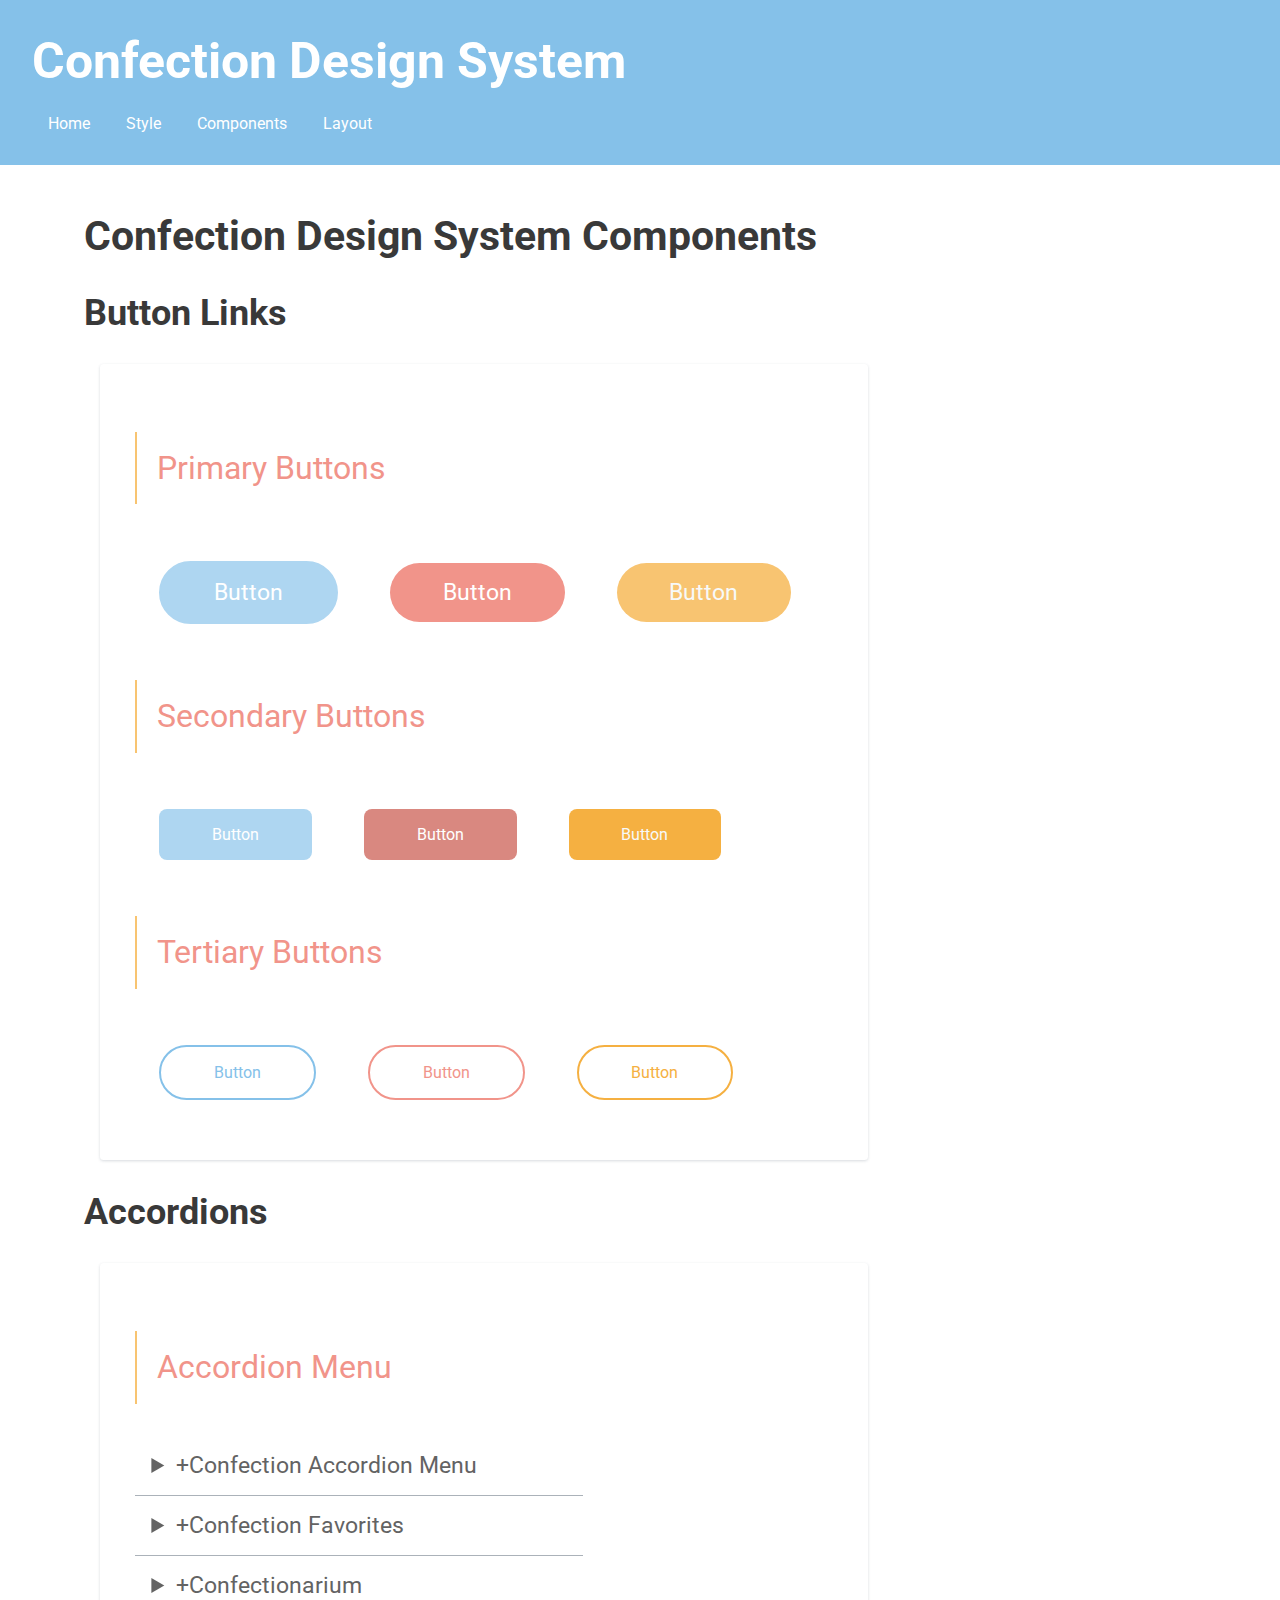
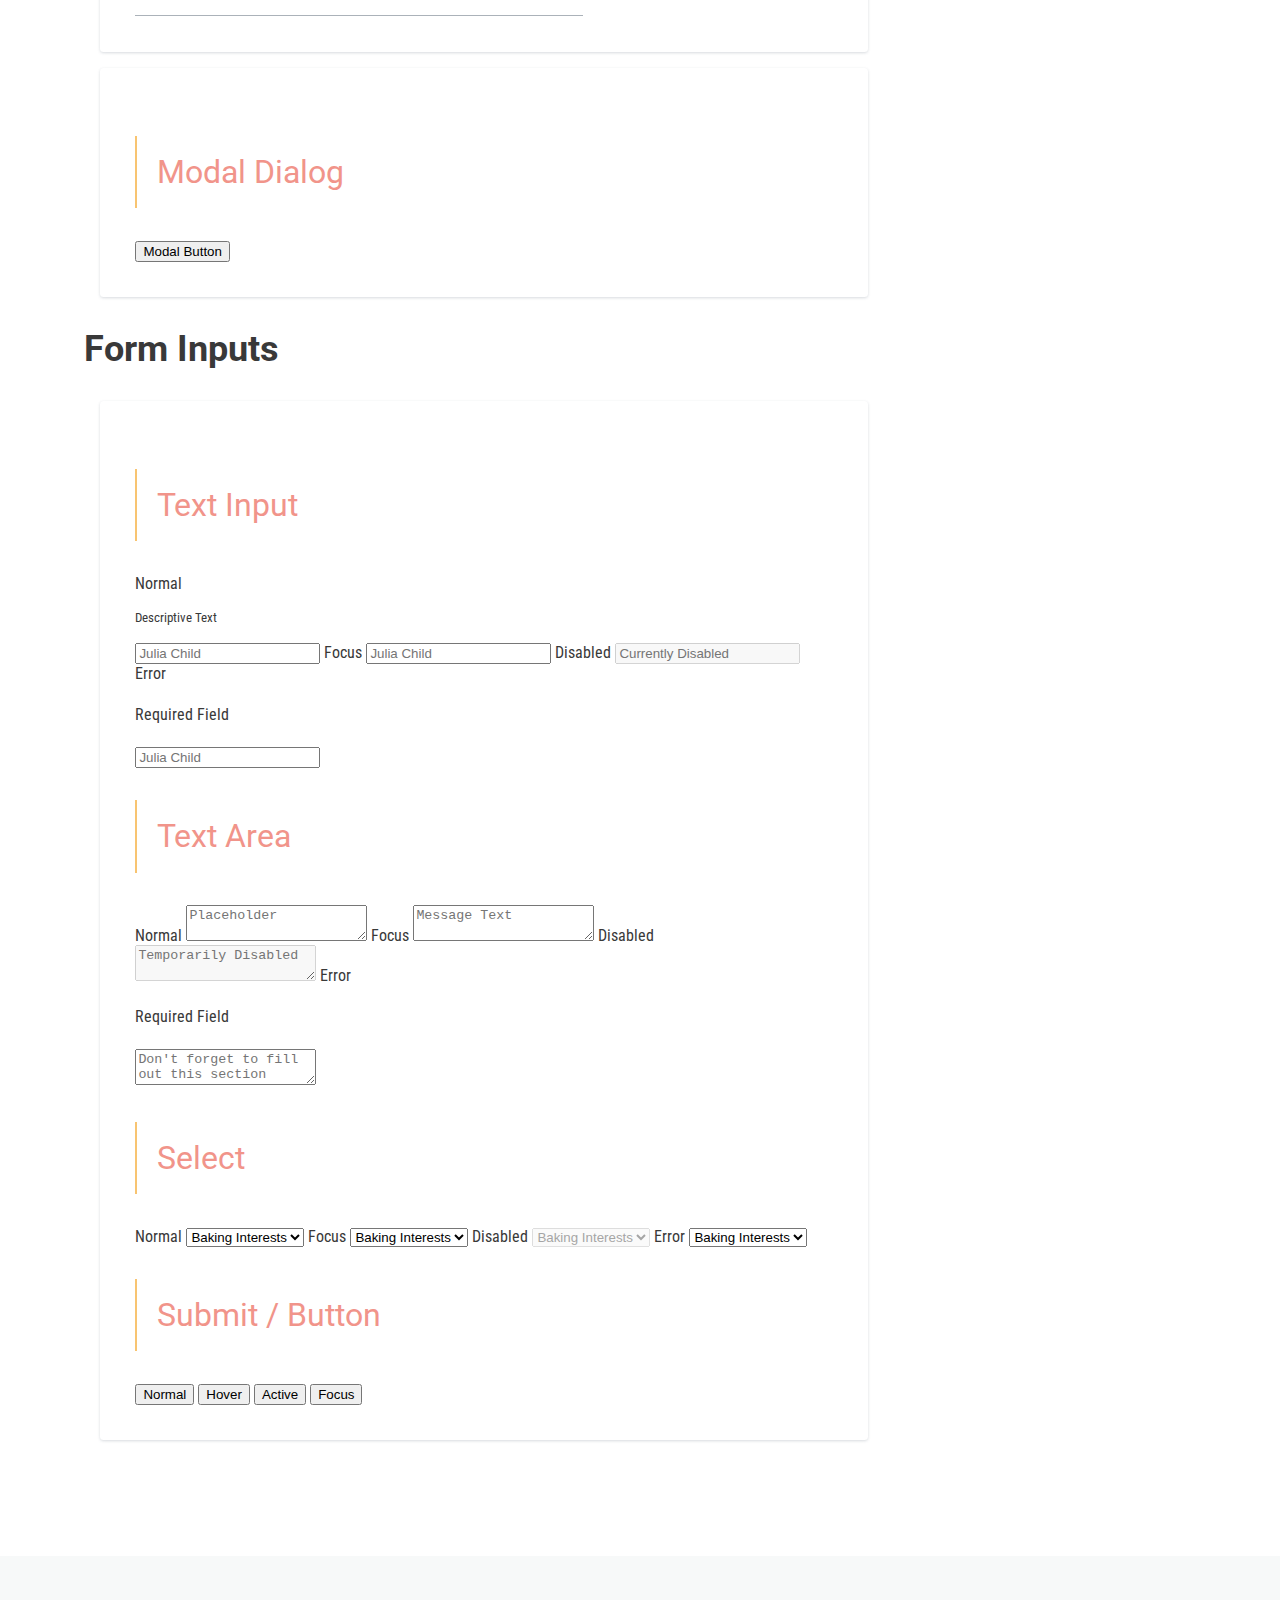
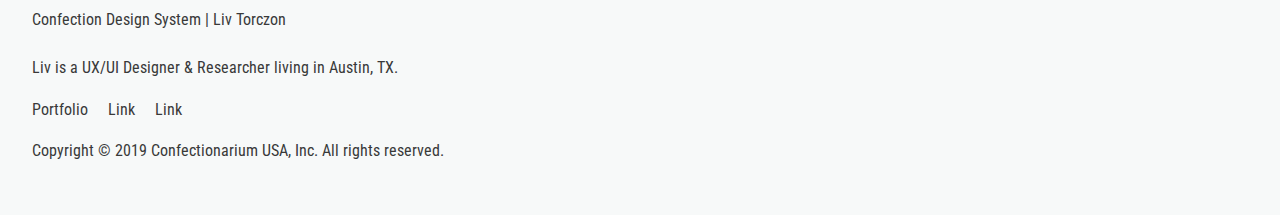
==== commit 366ddc39: "4a" ====
--- a/components.html
+++ b/components.html
@@ -66,6 +66,7 @@
 				
 
 			</figure>
+
 		</section>
 		
 		<h2>Accordions</h2>
@@ -127,32 +128,161 @@
 		<section class="examples">
 
 			<h3 class="examples-title">Modal Dialog</h3>
-			
-			<dialog class="modal-demo">
-
-				<svg class="modal-alert" viewBox="0 0 349 337" version="1.1" xmlns="http://www.w3.org/2000/svg" xmlns:xlink="http://www.w3.org/1999/xlink">
-    				<g id="Artboard" stroke="none" stroke-width="1" fill="none" fill-rule="evenodd">
-        				<path d="M179.366563,53.7331263 L294.158359,283.316718 C295.640295,286.280589 294.438949,289.884628 291.475078,291.366563 C290.641945,291.783129 289.723267,292 288.791796,292 L59.2082039,292 C55.8944954,292 53.2082039,289.313708 53.2082039,286 C53.2082039,285.068529 53.4250745,284.149851 53.8416408,283.316718 L168.633437,53.7331263 C170.115372,50.7692553 173.719411,49.5679092 176.683282,51.0498447 C177.844446,51.6304269 178.785981,52.5719619 179.366563,53.7331263 Z" id="Triangle" stroke="#EF8478" stroke-width="10" fill="#FFFFFF"></path>
-	       				 <circle id="Oval" stroke="#EF8478" fill="#EF8478" cx="174" cy="261.967773" r="9.96777344"></circle>
-	       				 <rect id="Rectangle" stroke="#EF8478" fill="#EF8478" x="167.891113" y="115.5" width="12.2177734" height="119" rx="2.5"></rect>
-    				</g>
-				</svg>
-
-				<h5>You are leaving Confectionarium.com</h5>
-
-				<p>Are you sure you want to leave our site?</p>
+
+			<figure>
 				
-				<figure>
-
-					<a class="button-secondary-pink" href="#">No, keep me here!</a>
-
-					<a class="button-tertiary-blue" href="#">Until next time.</a>
-
-				</figure>
-
-			</dialog>
+				<dialog class="modal-demo">
+
+					<svg class="modal-alert" viewBox="0 0 349 337" version="1.1" xmlns="http://www.w3.org/2000/svg" xmlns:xlink="http://www.w3.org/1999/xlink">
+	    				<g id="Artboard" stroke="none" stroke-width="1" fill="none" fill-rule="evenodd">
+	        				<path d="M179.366563,53.7331263 L294.158359,283.316718 C295.640295,286.280589 294.438949,289.884628 291.475078,291.366563 C290.641945,291.783129 289.723267,292 288.791796,292 L59.2082039,292 C55.8944954,292 53.2082039,289.313708 53.2082039,286 C53.2082039,285.068529 53.4250745,284.149851 53.8416408,283.316718 L168.633437,53.7331263 C170.115372,50.7692553 173.719411,49.5679092 176.683282,51.0498447 C177.844446,51.6304269 178.785981,52.5719619 179.366563,53.7331263 Z" id="Triangle" stroke="#EF8478" stroke-width="10" fill="#FFFFFF"></path>
+		       				 <circle id="Oval" stroke="#EF8478" fill="#EF8478" cx="174" cy="261.967773" r="9.96777344"></circle>
+		       				 <rect id="Rectangle" stroke="#EF8478" fill="#EF8478" x="167.891113" y="115.5" width="12.2177734" height="119" rx="2.5"></rect>
+	    				</g>
+					</svg>
+
+					<h5>You are leaving Confectionarium.com</h5>
+
+					<p>Are you sure you want to leave our site?</p>
+
+						<a class="button-secondary-pink" href="#">No, keep me here!</a>
+
+						<a class="button-tertiary-blue" href="#">Until next time.</a>
+
+				</dialog>
+
+			</figure>
 
 			<button id="open-modal" type="button">Modal Button</button>
+
+		</section>
+
+		<h2>Form Inputs</h2>
+
+		<section class="examples">
+		
+			<h3 class="examples-title">Text Input</h3>
+
+			<figure class="form-field-box">
+
+				<form action="">
+	
+					<label for="your-name">Normal</label>
+					<p class="tertiary-copy">Descriptive Text</p>
+					<input type="text" id="your-name" name="your-name" placeholder="Julia Child" required >
+
+					<label for="your-name">Focus</label>
+					<input type="text" id="your-name" name="your-name" placeholder="Julia Child" class="focus-form" >
+
+					<label for="your-name">Disabled</label>
+					<input type="text" id="your-name" name="your-name" placeholder="Currently Disabled" disabled>
+
+					<label for="your-name">Error</label>
+					<p class="tertiary-copy-error">Required Field</p>
+					<input type="text" id="your-name" name="your-name" placeholder="Julia Child" class="error-form" >
+
+				</form>
+
+			</figure>
+
+			<h3 class="examples-title">Text Area</h3>
+
+			<figure class="form-field-box">
+
+				<form action="">
+
+					<label for="comment">Normal</label>
+					<textarea id="comment" name="comment" placeholder="Placeholder"></textarea>
+					
+					<label for="comment">Focus</label>
+					<textarea id="comment" name="comment" placeholder="Message Text" class="focus-form" ></textarea>
+
+					<label for="comment">Disabled</label>
+					<textarea id="comment" name="comment"   placeholder="Temporarily Disabled" disabled ></textarea>
+
+					<label for="comment">Error</label>
+					<p class="tertiary-copy-error">Required Field</p>
+					<textarea id="comment" name="comment" placeholder="Don't forget to fill out this section" class="error-form"></textarea>
+
+				</form>
+
+			</figure>
+
+			<h3 class="examples-title">Select</h3>
+
+			<figure class="form-field-box">
+
+				<form action="">
+
+					<label for="your-interests">Normal</label>
+						<select id="your-interests" name="your-interests">
+							<option selected disabled hidden value="">Baking Interests</option>
+							<option value="cakes">Cakes</option>
+							<option value="bread">Bread</option>
+							<option value="cookies">Cookies</option>
+							<option value="savory">Savory</option>
+							<option value="sweet">Sweet</option>
+							<option value="sour">Sour</option>
+							<option value="other">Other</option>
+						</select>
+
+						<label for="your-interests">Focus</label>
+						<select id="your-interests" name="your-interests" class="focus-form" >
+							<option selected disabled hidden value="">Baking Interests</option>
+							<option value="cakes">Cakes</option>
+							<option value="bread">Bread</option>
+							<option value="cookies">Cookies</option>
+							<option value="savory">Savory</option>
+							<option value="sweet">Sweet</option>
+							<option value="sour">Sour</option>
+							<option value="other">Other</option>
+						</select>
+
+						<label for="your-interests">Disabled</label>
+						<select id="your-interests" name="your-interests" disabled >
+							<option selected disabled hidden value="">Baking Interests</option>
+							<option value="cakes">Cakes</option>
+							<option value="bread">Bread</option>
+							<option value="cookies">Cookies</option>
+							<option value="savory">Savory</option>
+							<option value="sweet">Sweet</option>
+							<option value="sour">Sour</option>
+							<option value="other">Other</option>
+						</select>
+
+						<label for="your-interests">Error</label>
+						<select id="your-interests" name="your-interests" class="error-form" >
+							<option selected disabled hidden value="">Baking Interests</option>
+							<option value="cakes">Cakes</option>
+							<option value="bread">Bread</option>
+							<option value="cookies">Cookies</option>
+							<option value="savory">Savory</option>
+							<option value="sweet">Sweet</option>
+							<option value="sour">Sour</option>
+							<option value="other">Other</option>
+						</select>
+
+				</form>
+
+			</figure>
+					
+			<h3 class="examples-title">Submit / Button</h3>
+
+			<figure class="form-field-box">
+
+				<form action="">
+
+					<button>Normal</button>
+
+					<button class="hover">Hover</button>
+
+					<button class="active">Active</button>
+
+					<button class="focus">Focus</button>
+
+				</form>
+
+			</figure>
 
 		</section>
 
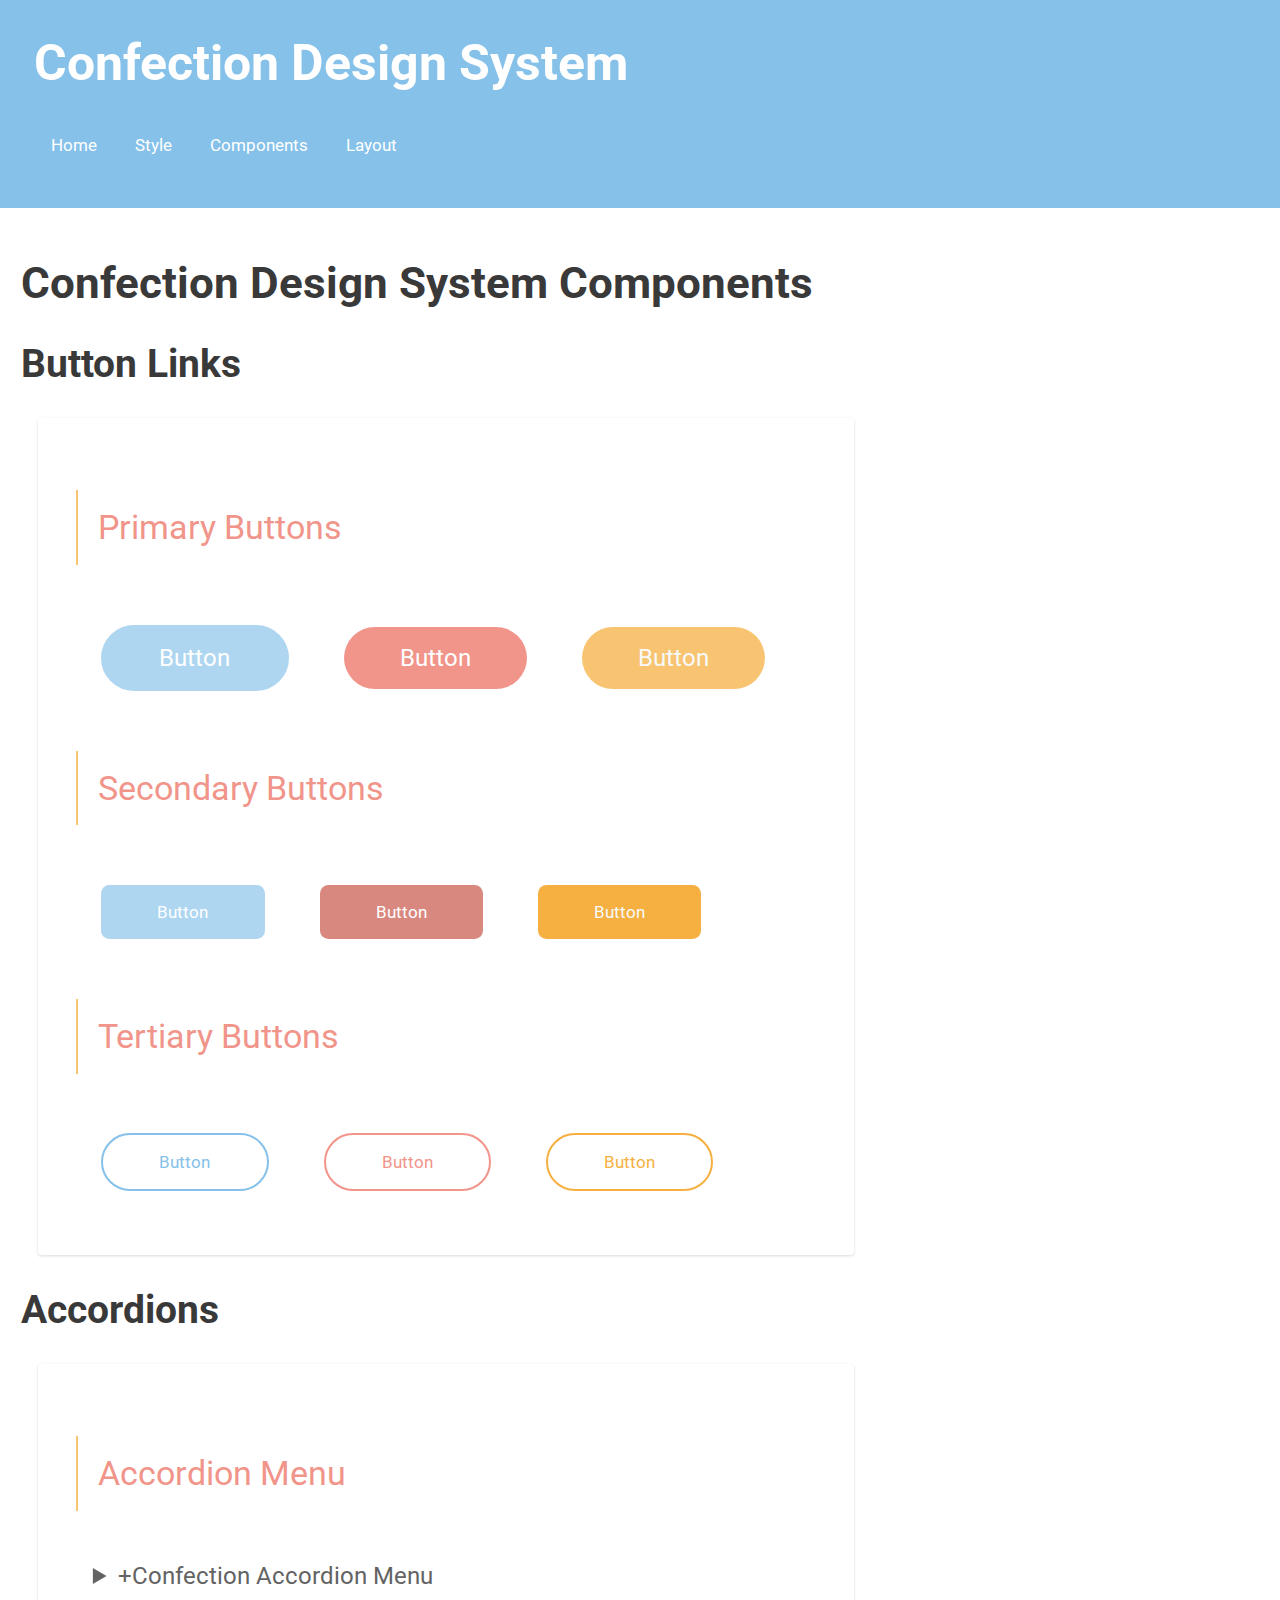
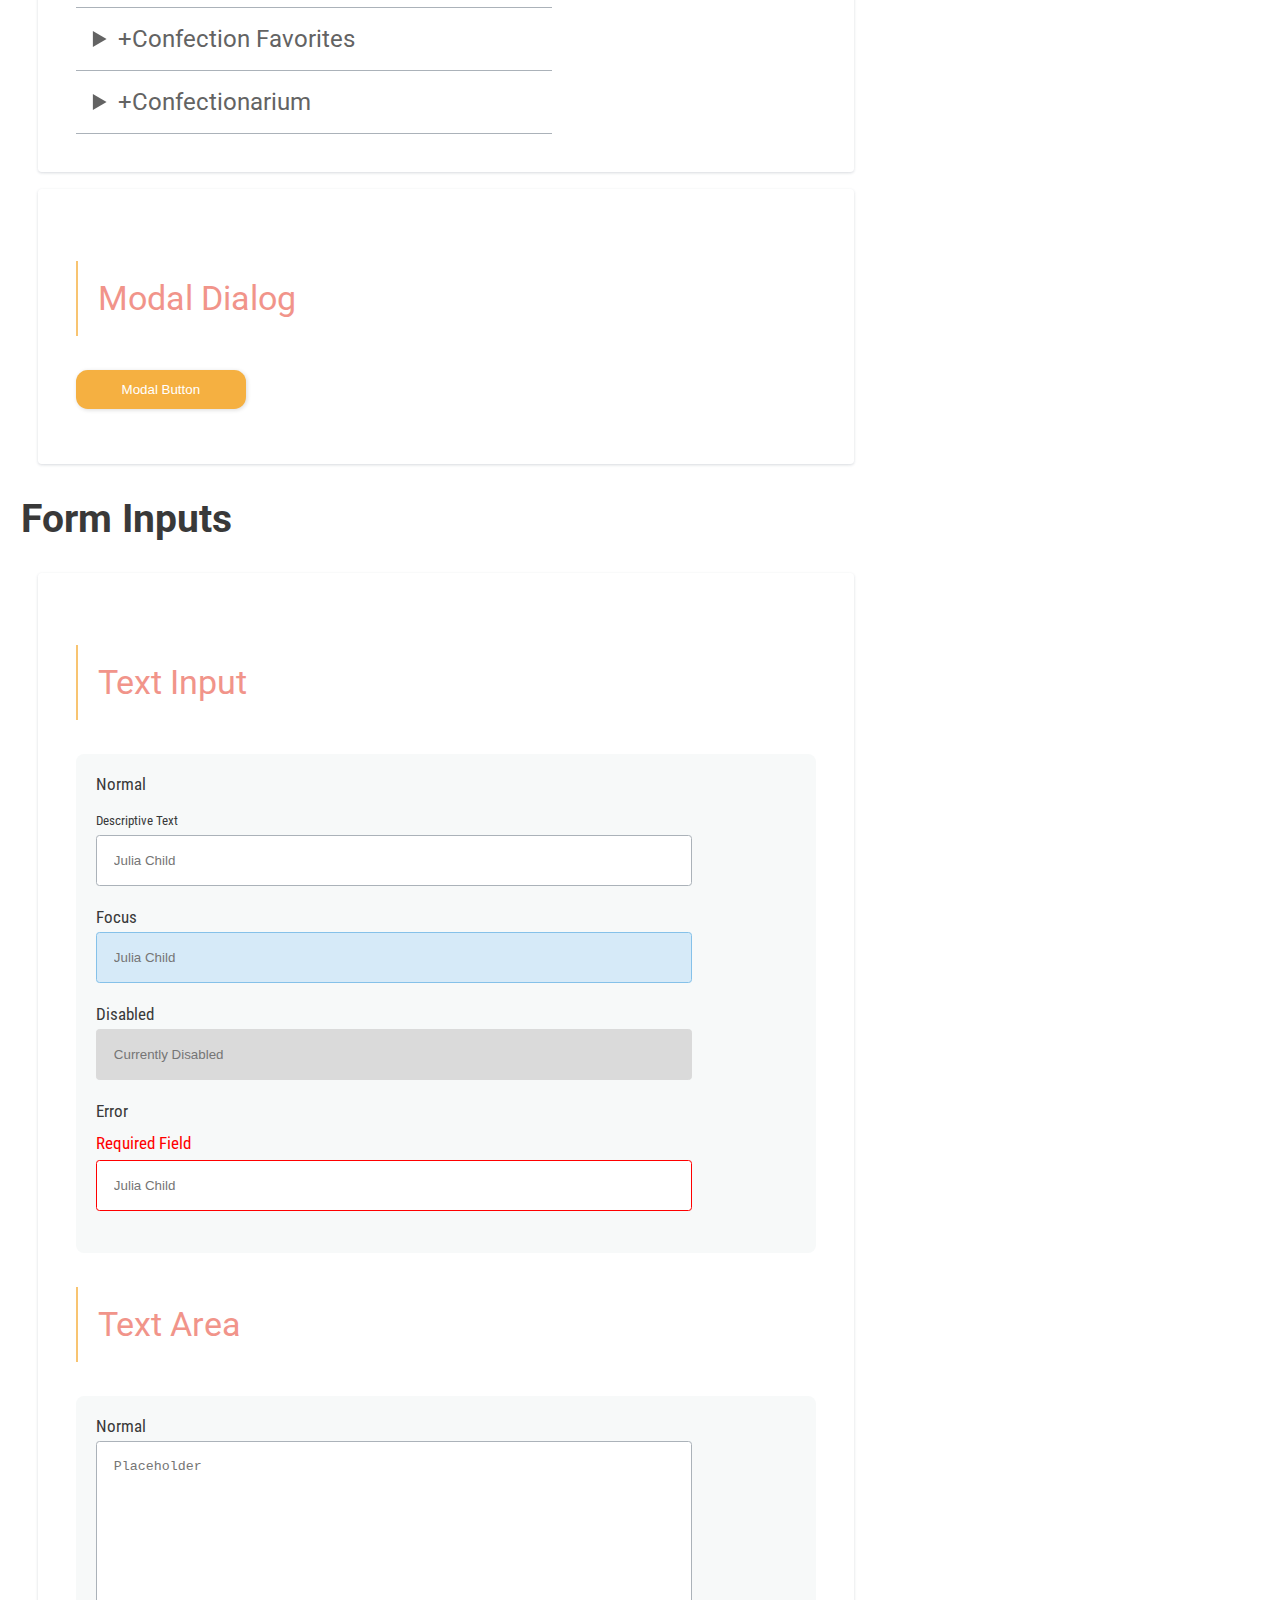
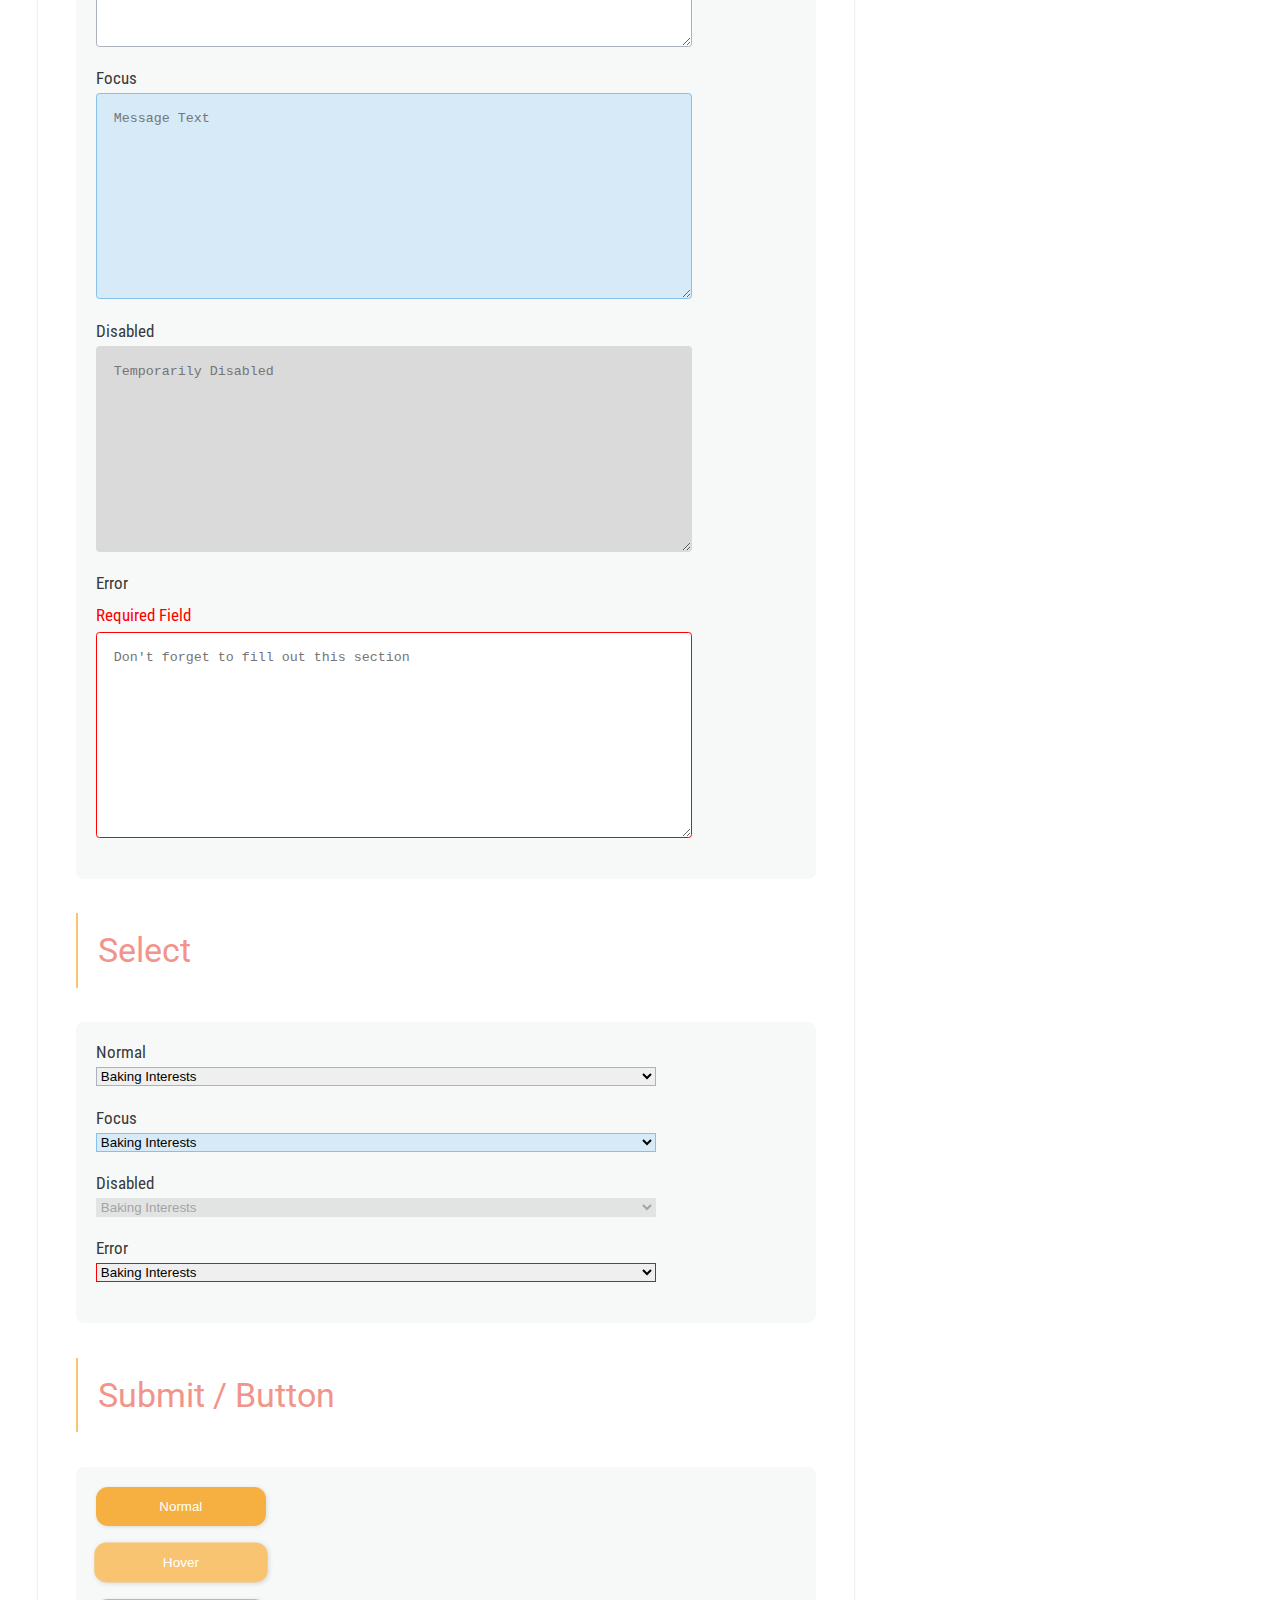
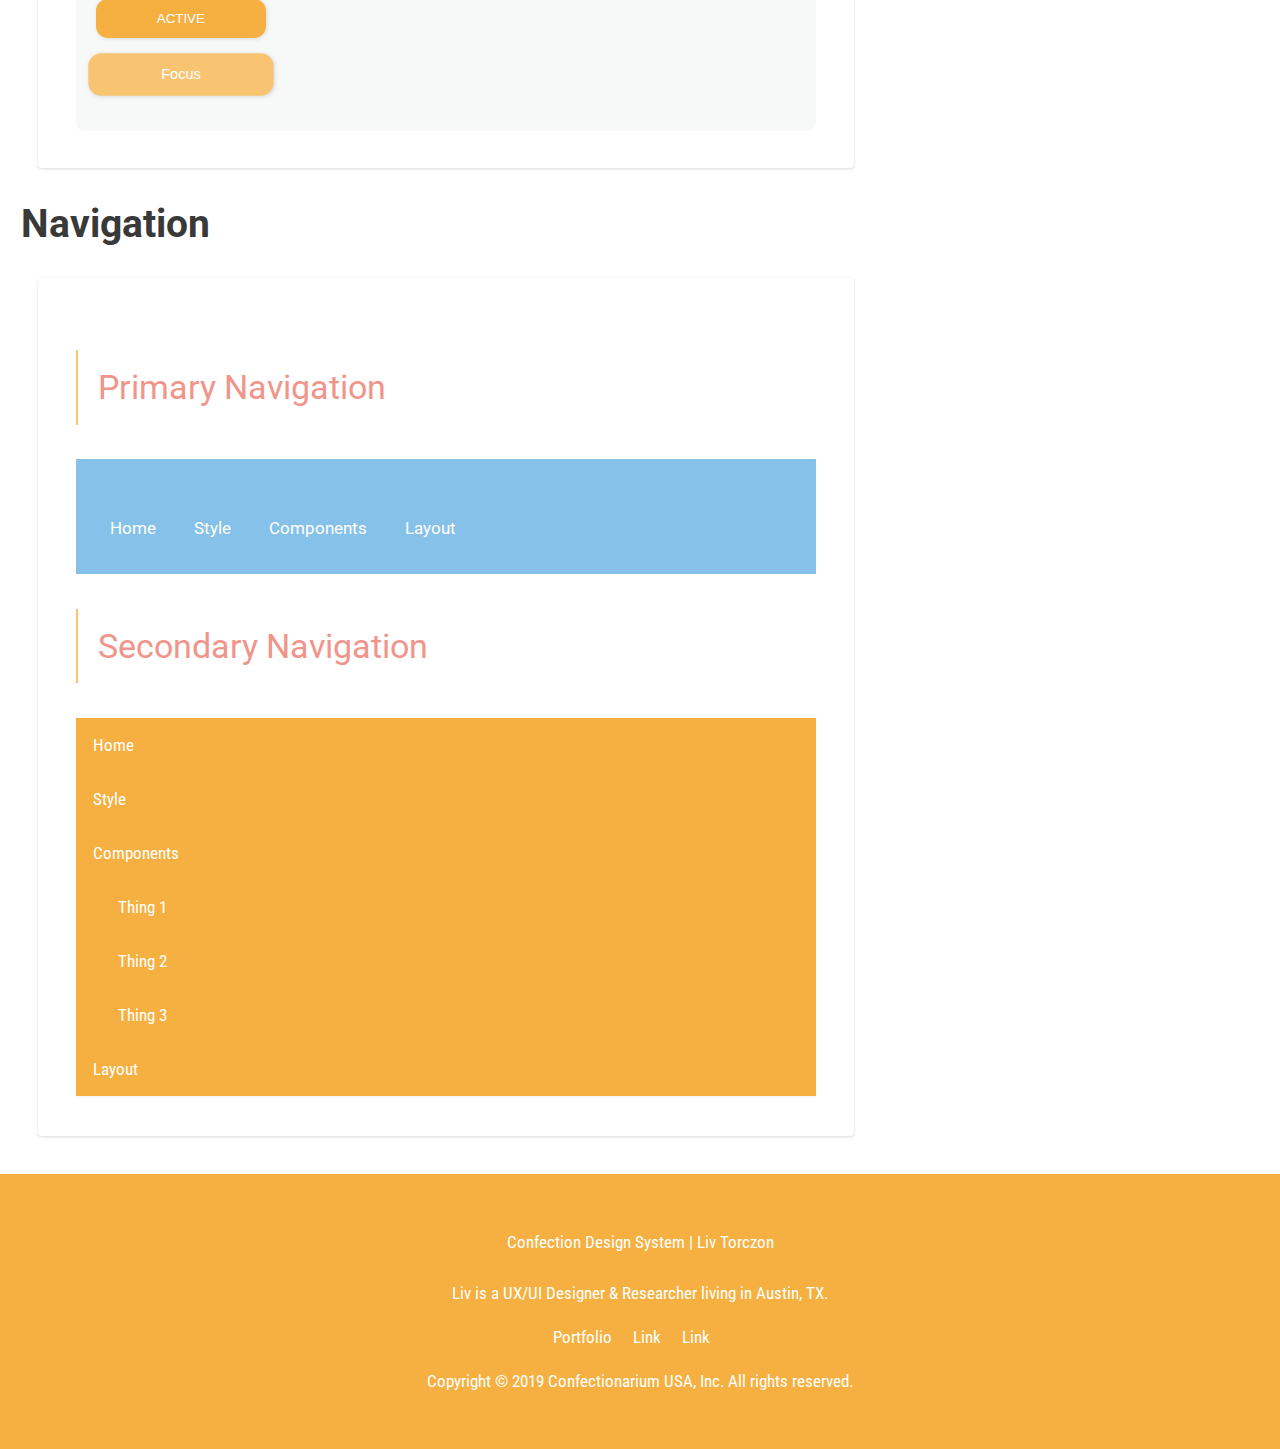
==== commit e8c0077f: "Add files via upload" ====
--- a/components.html
+++ b/components.html
@@ -14,10 +14,11 @@
 		<div class="logo">Confection Design System</div>
 
 		<nav class="nav-site">
+
 			<ul>
 				<li><a href="index.html">Home</a></li>
 				<li><a href="style.html">Style</a></li>
-				<li><a href="components.html">Components</a></li>
+				<li><a href="components.html" class="current-page">Components</a></li>
 				<li><a href="layout.html">Layout</a></li>
 			</ul>
 		</nav>
@@ -286,6 +287,44 @@
 
 		</section>
 
+		<h2>Navigation</h2>
+
+		<section class="examples">
+
+			<h3 class="examples-title">Primary Navigation</h3>
+
+			<figure class="primary-nav-example">
+				<nav class="nav-site">
+					<ul>
+						<li><a href="" class="current-page">Home</a></li>
+						<li><a href="">Style</a></li>
+						<li><a href="">Components</a></li>
+						<li><a href="">Layout</a></li>
+					</ul>
+				</nav>
+			</figure>
+
+			<h3 class="examples-title">Secondary Navigation</h3>
+
+			<figure class="secondary-nav-example">
+				<nav class="secondary-nav-site">
+					<ul>
+						<li><a href="">Home</a></li>
+						<li><a href="">Style</a></li>
+						<li><a href="">Components</a>
+							<ul>
+								<li><a href="">Thing 1</a></li>
+								<li><a href="">Thing 2</a></li>
+								<li><a href="">Thing 3</a></li>
+							</ul>
+						</li>
+						<li><a href="" class="current-page">Layout</a></li>
+					</ul>
+				</nav>
+			</figure>
+
+		</section>
+
 	</main>
 
 	<footer>
--- a/css/main.css
+++ b/css/main.css
@@ -6,9 +6,6 @@
 }
 
 main {
-	margin-bottom: 5rem;
-	margin-left: 4rem;
-	margin-right: auto;
 
 	--margin-standard: 2rem;
 
@@ -20,6 +17,9 @@
 	margin: 0;
 }
 
+html {
+	margin: auto;
+}
 /************************************
 Colors
 **************************************/
@@ -60,14 +60,16 @@
 	--font-primary: 'Roboto Condensed', sans-serif;
 	--font-secondary: 'Roboto', sans-serif;
 
-	--size-xxxxlarge: 2.887rem;
+	--ratio: 1.424;
+	--size-xxxlarge: calc( 1rem * var(--ratio) * var(--ratio) * var(--ratio) * var(--ratio));
+	
 	--size-xxxlarge: 2.566rem;
 	--size-xxlarge: 2.281rem;
 	--size-xlarge: 2.027rem;
 	--size-large: 1.802rem;
 
-	--size-xmedium: 1.602rem;
-	--size-medium: 1.424rem;
+	--size-xmedium: calc( 1rem * var(--ratio) * var(--ratio));
+	--size-medium: calc( 1rem * var(--ratio));
 
 	--size-small: 0.79rem;
 }
@@ -125,6 +127,7 @@
 
 .tertiary-copy {
 	font-size: var(--size-small);
+	margin-bottom: 0;
 }
 
 cite {
@@ -145,6 +148,47 @@
 
 }
 
+@media ( min-width: 325px ) {
+
+	html {
+		font-size: 15px;
+	}
+	
+}
+
+
+@media ( min-width: 360px ) {
+
+	html {
+		font-size: 15px;
+	}
+	
+}
+
+@media ( min-width: 414px ) {
+
+	html {
+		font-size: 16px;
+	}
+	
+}
+
+@media ( min-width: 480px ) {
+
+	html {
+		font-size: 17px;
+	}
+	
+}
+
+@media ( min-width: 1500px ) {
+
+	html {
+
+		font-size: 18px;
+	}
+}
+
 /************************************
 Header Component
 **************************************/
@@ -166,15 +210,19 @@
 **************************************/
 
 footer {
-	background-color: #F7F9F9;
-	color: var( --color-grey );
+	background-color: var(--color-orange-light);
+	color: white;
 	font-family: var(--font-primary);
 	padding: 2rem;
 }
 
+footer p {
+	color: white;
+	text-align: center;
+}
 
 .footer a {
-	color: #393939;
+	color: white;
 	font-family: var(--font-primary);
 	padding: 0;
 	margin-right: 1rem;
@@ -185,6 +233,7 @@
 	list-style-type: none;
 	margin: 0;
 	padding: 0;
+	text-align: center;
 }
 
 .footer li {
@@ -192,7 +241,7 @@
 }
 
 .footer a:hover {
-	color: #E6B0AA;
+	text-decoration: underline;
 }
 
 /************************************
@@ -210,14 +259,14 @@
 	padding: 0;
 }
 
-.nav-site li {
-	display: inline;
-}
+
 
 .nav-site li a {
-	color: white;
-	font-family: var(--font-secondary);
-	padding: 0;
+	border-bottom: solid 2px transparent;
+	color: white;
+	display: inline-block;
+	font-family: var(--font-secondary);
+	padding: .4rem;
 	margin: 1rem;
 	text-decoration: none;
 }
@@ -228,9 +277,560 @@
 	transition: all 0.2s ease;
 }
 
+@media ( min-width: 650px ) {
+
+	.nav-site li {
+		display: inline;
+	}
+
+	.nav-site li a {
+		padding: 0;
+	}
+
+}
+
+/************************************
+Accordion Section
+**************************************/
+details {
+	background-color: var(--color-pink-lightest);
+	border-bottom: 1px solid var(--color-grey-lighter);
+	max-width: 28rem;
+}
+
+summary {
+	background-color: white;
+	color: var(--color-grey-light);
+	font-family: var(--font-secondary);
+	font-size: var(--size-medium);
+	padding: 1rem;
+}
+
+summary:hover {
+	background-color: var(--color-grey-light);
+	color: white;
+	transform: scale(1.009);
+	transition: all .1s ease-in-out;
+}
+
+summary:focus, details[open] summary {
+	animation: slide-down .2s ease-in;
+	background-color: var(--color-grey-light);
+	color: white;
+	outline: none;
+}
+
+summary::-webkit-details-marker {
+    color: transparent;
+}
+
+summary:before {
+	content: '+';
+	display: inline-block;
+	line-height: 1;
+}
+
+
+
+details[open] summary:before {
+	transform: rotate(45deg);
+	transition: all .3s ease;
+}
+
+details div {
+	margin-left: 2.5rem;
+	padding-bottom: 0.3125rem;
+}
+
+details div p {
+	color: var(--color-pink-light);
+	font-family: var(--font-secondary);
+}
+
+/************************************
+Primary Buttons
+**************************************/
+
+.button-hero-blue {
+	background-color: var(--color-blue-light);
+	border-radius: 2.9rem;
+	border: 2px solid var(--color-blue-light);
+	color: white;
+	display: inline-block;
+	font-family: var(--font-secondary);
+	font-size: var(--size-medium);
+	margin: 1.5rem;
+	padding: 1rem 3.3rem;
+	text-decoration: none;
+}
+
+.button-hero-blue:visited {
+	background-color: var(--color-blue);
+	border: 2px solid var(--color-blue);
+}
+
+.button-hero-blue:hover, .button-link:focus  {
+	background-color: var(--color-blue);
+	color: var(--color-grey-lightest);
+	transform: scale(1.05);
+	transition: all .09s ease-in-out;
+}
+
+.button-hero-blue:active {
+	background-color: var(--color-blue-light);
+	border: solid 1px var(--color-blue);
+	transform: scale(0.99);
+}
+
+.button-hero-pink {
+	background-color: var(--color-pink);
+	border-radius: 2.9rem;
+	color: white;
+	display: inline-block;
+	font-family: var(--font-secondary);
+	font-size: var(--size-medium);
+	margin: 1.5rem;
+	padding: 1rem 3.3rem;
+	text-decoration: none;
+}
+
+.button-hero-pink:visited {
+	background-color: var(--color-pink-light);
+}
+
+.button-hero-pink:hover, .button-normal:focus  {
+	background-color: var(--color-pink-light);
+	color: var(--color-grey-lightest);
+	transform: scale(1.05);
+	transition: all .09s ease-in-out;
+}
+
+.button-hero-pink:active {
+	background-color: var(--color-pink);
+	border: solid 2px var(--color-pink-light);
+	transform: scale(0.99);
+}
+
+.button-hero-orange {
+	background-color: var(--color-orange-lighter);
+	border-radius: 2.9rem;
+	color: var(--color-grey-lightest);
+	display: inline-block;
+	font-family: var(--font-secondary);
+	font-size: var(--size-medium);
+	margin: 1.5rem;
+	padding: 1rem 3.3rem;
+	text-decoration: none;
+}
+
+.button-hero-orange:visited {
+	background-color: var(--color-orange-light);
+}
+
+.button-hero-orange:hover, .button-link:focus  {
+	background-color: var(--color-orange-light);
+	color: var(--color-grey-lightest);
+	transform: scale(1.05);
+	transition: all .09s ease-in-out;
+}
+
+.button-hero-orange:active {
+	background-color: var(--color-orange-lighter);
+	border: solid 1px var(--color-orange-light);
+	transform: scale(0.99);
+}
+
+/******************************************
+secondary buttons
+******************************************/
+
+.button-secondary-blue {
+	background-color: var(--color-blue-light);
+	border-radius: .5rem;
+	color: white;
+	display: inline-block;
+	font-family: var(--font-secondary);
+	margin: 1.5rem;
+	padding: 1rem 3.3rem;
+	text-decoration: none;
+}
+
+.button-secondary-blue:visited {
+	background-color: var(--color-blue);
+	border: 2px solid var(--color-blue);
+
+}
+
+.button-secondary-blue:hover, .button-link:focus  {
+	background-color: var(--color-blue);
+	color: white;
+	transform: scale(1.05);
+	transition: all .09s ease-in-out;
+}
+
+.button-secondary-blue:active {
+	border: solid 2px var(--color-blue);
+	transform: scale(0.99);
+}
+
+.button-secondary-pink {
+	background-color: var(--color-terracotta);
+	border-radius: .5rem;
+	color: white;
+	display: inline-block;
+	font-family: var(--font-secondary);
+	margin: 1.5rem;
+	padding: 1rem 3.3rem;
+	text-decoration: none;
+}
+
+.button-secondary-pink:visited {
+	background-color: var(--color-pink-light);
+}
+
+.button-secondary-pink:hover, .button-normal:focus   {
+	background-color: var(--color-pink-light);
+	color: white;
+	transform: scale(1.05);
+	transition: all .09s ease-in-out;
+}
+
+.button-secondary-pink:active {
+	background-color: var(--color-terracotta);
+	border: solid 2px var(--color-pink);
+	transform: scale(0.99);
+}
+
+.button-secondary-orange {
+	background-color: var(--color-orange-light);
+	border-radius: .5rem;
+	color: var(--color-grey-lightest);
+	display: inline-block;
+	font-family: var(--font-secondary);
+	margin: 1.5rem;
+	padding: 1rem 3.3rem;
+	text-decoration: none;
+}
+
+.button-secondary-orange:visited {
+	background-color: var(--color-orange-lighter);
+}
+
+.button-secondary-orange:hover, .button-link:focus  {
+	background-color: var(--color-orange-lighter);
+	color: var(--color-grey-lightest);
+	transform: scale(1.05);
+	transition: all .09s ease-in-out;
+}
+
+.button-secondary-orange:active {
+	background-color: var(--color-orange-light);
+	border: solid 1px var(--color-orange);
+	transform: scale(0.99);
+}
+
+/******************************************
+tertiary buttons
+******************************************/
+
+.button-tertiary-blue {
+	background-color: white;
+	border-radius: 2.9rem;
+	border: 2px solid var(--color-blue);
+	color: var(--color-blue);
+	display: inline-block;
+	font-family: var(--font-secondary);
+	margin: 1.5rem;
+	padding: 1rem 3.3rem;
+	text-decoration: none;
+}
+
+.button-tertiary-blue:visited {
+	border: 2px solid var(--color-blue);
+	color: var(--color-grey-light);
+}
+
+.button-tertiary-blue:hover, .button-hero:focus  {
+	background-color: var(--color-blue);
+	color: white;
+	transform: scale(1.02);
+	transition: all .2s ease-in-out;
+}
+
+.button-tertiary-blue:active {
+	border: solid 1px var(--color-blue);
+	transform: scale(0.99);
+}
+
+.button-tertiary-pink {
+	background-color: white;
+	border-radius: 2.9rem;
+	border: 2px solid var(--color-pink);
+	color: var(--color-pink);
+	display: inline-block;
+	font-family: var(--font-secondary);
+	margin: 1.5rem;
+	padding: 1rem 3.3rem;
+	text-decoration: none;
+}
+
+.button-tertiary-pink:visited {
+	color: var(--color-grey-light);
+}
+
+.button-tertiary-pink:hover, .button-link:focus  {
+	background-color: var(--color-pink);
+	color: white;
+	transform: scale(1.05);
+	transition: all .2s ease-in-out;
+}
+
+.button-tertiary-pink:active {
+	background-color: var(--color-pink);
+	border: solid 1px var(--color-pink-lightest);
+	transform: scale(0.99);
+}
+
+.button-tertiary-orange {
+	background-color: white;
+	border-radius: 2rem;
+	border: 2px solid var(--color-orange-light);
+	color: var(--color-orange-light);
+	display: inline-block;
+	font-family: var(--font-secondary);
+	margin: 1.5rem;
+	padding: 1rem 3.3rem;
+	text-decoration: none;
+}
+
+.button-tertiary-orange:visited {
+	color: var(--color-grey-light);
+}
+
+.button-tertiary-orange:hover, .button-link:focus  {
+	background-color: var(--color-orange-light);
+	color: white;
+	transform: scale(1.05);
+	transition: all .09s ease-in-out;
+}
+
+.button-tertiary-orange:active {
+	background-color: var(--color-orange-lighter);
+	border: solid 1px var(--color-orange-light);
+	transform: scale(0.99);
+}
+
+/******************************************
+modal dialog
+******************************************/
+
+dialog {
+	animation: fade .2s ease, slide-down .6s ease-in;
+	border: none;
+	border-left: 6px solid var(--color-pink-light);
+	border-radius: .1rem .1rem .4rem .4rem;
+	box-shadow: 4px 4px 4px #d3d3d3;
+	text-align: center;
+}
+
+dialog[open] {
+	animation: fade .5s ease, slide-down .3s ease-in;
+}
+
+dialog::backdrop {
+	animation: fade .09s ease-in;
+	background-color: rgba( 125, 125, 125, .3 );
+}
+
+dialog a:hover {
+	color: white;
+}
+
+dialog h5 {
+	margin-bottom: .2rem;
+}
+
+dialog svg {
+	display: block;
+	margin-left: auto;
+	margin-right: auto;
+}
+
+.modal-alert {
+	max-width: 19rem;
+}
+
+@keyframes fade {
+
+	0% {
+		opacity: 0;
+	}
+	
+	100% {
+		opacity: 1;
+	}
+	
+}
+
+@keyframes slide-down {
+	0% {
+		transform: translatey(-.5rem);
+	}
+	
+	85% {
+		transform: translatey(.5rem);
+	}
+	
+	100% {
+		transform: translatey(0);
+	}
+}
+
+@keyframes slide-up {
+	0% {
+		transform: translatey(-.5rem);
+	}
+	
+	85% {
+		transform: translatey(.5rem);
+	}
+	
+	100% {
+		transform: translatey(0);
+	}
+}
+
+/******************************************
+Form Inputs
+******************************************/
+
+input, textarea, select {
+	border: .0625rem solid var(--color-grey-lighter);
+	display: block;
+	margin-bottom: 1.25rem;
+	min-width: 80%;
+}
+
+input, textarea {
+	border-radius: .20rem;
+	padding: 1rem;
+}
+
+textarea {
+	min-height: 10rem;
+}
+
+textarea:focus, input:focus, select:focus {
+	background-color: var(--color-blue-lightest);
+	border: .0625rem solid var(--color-blue);
+	outline: none;
+}
+
+textarea:active, input:active, select:active {
+	transform: scale(1.002);
+}
+
+textarea[disabled], input[disabled], select[disabled] {
+	background-color: #DADADA;
+	border: .0625rem solid #dadada;
+	cursor: no-drop;
+}
+
+label {
+	display: block;
+	margin: 0 0 5px 0;
+}
+
+.tertiary-copy-error {
+	color: red;
+	margin: 0;
+}
+
+button, input[type="submit"] {
+	background: var(--color-orange-light);
+	border-radius: .7rem;
+	border: none;
+	box-shadow: 1px 1px 4px #DADADA;
+	color: #fff;
+	cursor: pointer;
+	display: block;
+	margin-bottom: 1rem;
+	min-width: 10rem;
+	padding: 12px 8px 12px 8px;
+}
+
+button:active, input[type="submit"]:active, .active {
+	text-transform: uppercase;
+}
+
+button:hover, input[type="submit"]:hover, .hover {
+	background-color: var(--color-orange-lighter);
+	transform: scale(1.02);
+}
+
+button:focus, input[type="submit"]:focus, .focus {
+	background-color: var(--color-orange-lighter);
+	outline: none;
+	transform: scale(1.09);
+}
+
+.form-field-box {
+	background: var(--color-grey-lightest);
+	border-radius: 8px;
+	padding: 10px 20px;
+	padding: 20px;
+}
+
+/************************************
+Secondary Site Nav
+**************************************/
+.secondary-nav-site {
+	background-color: var(--color-orange-light);
+	color: white;
+	display: block;
+	margin-top: 1.5rem;
+	position: relative;
+}
+
+.secondary-nav-site ul {
+  list-style-type: none;
+  margin: 0;
+  padding: 0;
+}
+
+.secondary-nav-site ul ul {
+	margin-left: 1.5rem;
+}
+
+.secondary-nav-site li {
+	display: inline;
+}
+
+.secondary-nav-site li a {
+ 	display: block;
+ 	text-decoration: none;
+ 	padding: 1rem;
+}
+
+.secondary-nav-site li a:hover {
+	color: white;
+	text-decoration: underline;
+}
+
+.secondary-nav-site li a:active {
+	color: white;
+	font-size: var(--size-medium);
+	text-decoration: underline;
+}
+
 /************************************
 Examples Component
 **************************************/
+
+
+.current-page {
+	border-bottom: solid 2px var(--color-grey-lightest);
+}
 
 .light-charcoal-text {
 	color: var( --color-grey-light );
@@ -345,412 +945,17 @@
 	text-transform: lowercase;
 }
 
-/************************************
-Accordion Section
-**************************************/
-details {
-	background-color: var(--color-pink-lightest);
-	border-bottom: 1px solid var(--color-grey-lighter);
-	max-width: 28rem;
-}
-
-summary {
-	background-color: white;
-	color: var(--color-grey-light);
-	font-family: var(--font-secondary);
-	font-size: var(--size-medium);
+.focus-form {
+	background-color: var(--color-blue-lightest);
+	border: 1px solid var(--color-blue);
+	outline: none;
+}
+
+.error-form {
+	border: 1px solid red;
+}
+
+.primary-nav-example {
+	background-color: var(--color-blue);
 	padding: 1rem;
-}
-
-summary:hover {
-	background-color: var(--color-grey-light);
-	color: white;
-	transform: scale(1.009);
-	transition: all .1s ease-in-out;
-}
-
-summary:focus, details[open] summary {
-	animation: slide-down .2s ease-in;
-	background-color: var(--color-grey-light);
-	color: white;
-	outline: none;
-}
-
-summary::-webkit-details-marker {
-    color: transparent;
-}
-
-summary:before {
-	content: '+';
-	display: inline-block;
-	line-height: 1;
-}
-
-
-
-details[open] summary:before {
-	transform: rotate(45deg);
-	transition: all .3s ease;
-}
-
-details div {
-	margin-left: 2.5rem;
-	padding-bottom: 0.3125rem;
-}
-
-details div p {
-	color: var(--color-pink-light);
-	font-family: var(--font-secondary);
-}
-
-/************************************
-Primary Buttons
-**************************************/
-
-.button-hero-blue {
-	background-color: var(--color-blue-light);
-	border-radius: 2.9rem;
-	border: 2px solid var(--color-blue-light);
-	color: white;
-	display: inline-block;
-	font-family: var(--font-secondary);
-	font-size: var(--size-medium);
-	margin: 1.5rem;
-	padding: 1rem 3.3rem;
-	text-decoration: none;
-}
-
-.button-hero-blue:visited {
-	background-color: var(--color-blue);
-	border: 2px solid var(--color-blue);
-}
-
-.button-hero-blue:hover, .button-link:focus  {
-	background-color: var(--color-blue);
-	color: var(--color-grey-lightest);
-	transform: scale(1.05);
-	transition: all .09s ease-in-out;
-}
-
-.button-hero-blue:active {
-	background-color: var(--color-blue-light);
-	border: solid 1px var(--color-blue);
-	transform: scale(0.99);
-}
-
-.button-hero-pink {
-	background-color: var(--color-pink);
-	border-radius: 2.9rem;
-	color: white;
-	display: inline-block;
-	font-family: var(--font-secondary);
-	font-size: var(--size-medium);
-	margin: 1.5rem;
-	padding: 1rem 3.3rem;
-	text-decoration: none;
-}
-
-.button-hero-pink:visited {
-	background-color: var(--color-pink-light);
-}
-
-.button-hero-pink:hover, .button-normal:focus  {
-	background-color: var(--color-pink-light);
-	color: var(--color-grey-lightest);
-	transform: scale(1.05);
-	transition: all .09s ease-in-out;
-}
-
-.button-hero-pink:active {
-	background-color: var(--color-pink);
-	border: solid 2px var(--color-pink-light);
-	transform: scale(0.99);
-}
-
-.button-hero-orange {
-	background-color: var(--color-orange-lighter);
-	border-radius: 2.9rem;
-	color: var(--color-grey-lightest);
-	display: inline-block;
-	font-family: var(--font-secondary);
-	font-size: var(--size-medium);
-	margin: 1.5rem;
-	padding: 1rem 3.3rem;
-	text-decoration: none;
-}
-
-.button-hero-orange:visited {
-	background-color: var(--color-orange-light);
-}
-
-.button-hero-orange:hover, .button-link:focus  {
-	background-color: var(--color-orange-light);
-	color: var(--color-grey-lightest);
-	transform: scale(1.05);
-	transition: all .09s ease-in-out;
-}
-
-.button-hero-orange:active {
-	background-color: var(--color-orange-lighter);
-	border: solid 1px var(--color-orange-light);
-	transform: scale(0.99);
-}
-
-/******************************************
-secondary buttons
-******************************************/
-
-.button-secondary-blue {
-	background-color: var(--color-blue-light);
-	border-radius: .5rem;
-	color: white;
-	display: inline-block;
-	font-family: var(--font-secondary);
-	margin: 1.5rem;
-	padding: 1rem 3.3rem;
-	text-decoration: none;
-}
-
-.button-secondary-blue:visited {
-	background-color: var(--color-blue);
-	border: 2px solid var(--color-blue);
-
-}
-
-.button-secondary-blue:hover, .button-link:focus  {
-	background-color: var(--color-blue);
-	color: white;
-	transform: scale(1.05);
-	transition: all .09s ease-in-out;
-}
-
-.button-secondary-blue:active {
-	border: solid 2px var(--color-blue);
-	transform: scale(0.99);
-}
-
-.button-secondary-pink {
-	background-color: var(--color-terracotta);
-	border-radius: .5rem;
-	color: white;
-	display: inline-block;
-	font-family: var(--font-secondary);
-	margin: 1.5rem;
-	padding: 1rem 3.3rem;
-	text-decoration: none;
-}
-
-.button-secondary-pink:visited {
-	background-color: var(--color-pink-light);
-}
-
-.button-secondary-pink:hover, .button-normal:focus   {
-	background-color: var(--color-pink-light);
-	color: white;
-	transform: scale(1.05);
-	transition: all .09s ease-in-out;
-}
-
-.button-secondary-pink:active {
-	background-color: var(--color-terracotta);
-	border: solid 2px var(--color-pink);
-	transform: scale(0.99);
-}
-
-.button-secondary-orange {
-	background-color: var(--color-orange-light);
-	border-radius: .5rem;
-	color: var(--color-grey-lightest);
-	display: inline-block;
-	font-family: var(--font-secondary);
-	margin: 1.5rem;
-	padding: 1rem 3.3rem;
-	text-decoration: none;
-}
-
-.button-secondary-orange:visited {
-	background-color: var(--color-orange-lighter);
-}
-
-.button-secondary-orange:hover, .button-link:focus  {
-	background-color: var(--color-orange-lighter);
-	color: var(--color-grey-lightest);
-	transform: scale(1.05);
-	transition: all .09s ease-in-out;
-}
-
-.button-secondary-orange:active {
-	background-color: var(--color-orange-light);
-	border: solid 1px var(--color-orange);
-	transform: scale(0.99);
-}
-
-/******************************************
-tertiary buttons
-******************************************/
-
-.button-tertiary-blue {
-	background-color: white;
-	border-radius: 2.9rem;
-	border: 2px solid var(--color-blue);
-	color: var(--color-blue);
-	display: inline-block;
-	font-family: var(--font-secondary);
-	margin: 1.5rem;
-	padding: 1rem 3.3rem;
-	text-decoration: none;
-}
-
-.button-tertiary-blue:visited {
-	border: 2px solid var(--color-blue);
-	color: var(--color-grey-light);
-}
-
-.button-tertiary-blue:hover, .button-hero:focus  {
-	background-color: var(--color-blue);
-	color: white;
-	transform: scale(1.02);
-	transition: all .2s ease-in-out;
-}
-
-.button-tertiary-blue:active {
-	border: solid 1px var(--color-blue);
-	transform: scale(0.99);
-}
-
-.button-tertiary-pink {
-	background-color: white;
-	border-radius: 2.9rem;
-	border: 2px solid var(--color-pink);
-	color: var(--color-pink);
-	display: inline-block;
-	font-family: var(--font-secondary);
-	margin: 1.5rem;
-	padding: 1rem 3.3rem;
-	text-decoration: none;
-}
-
-.button-tertiary-pink:visited {
-	color: var(--color-grey-light);
-}
-
-.button-tertiary-pink:hover, .button-link:focus  {
-	background-color: var(--color-pink);
-	color: white;
-	transform: scale(1.05);
-	transition: all .2s ease-in-out;
-}
-
-.button-tertiary-pink:active {
-	background-color: var(--color-pink);
-	border: solid 1px var(--color-pink-lightest);
-	transform: scale(0.99);
-}
-
-.button-tertiary-orange {
-	background-color: white;
-	border-radius: 2rem;
-	border: 2px solid var(--color-orange-light);
-	color: var(--color-orange-light);
-	display: inline-block;
-	font-family: var(--font-secondary);
-	margin: 1.5rem;
-	padding: 1rem 3.3rem;
-	text-decoration: none;
-}
-
-.button-tertiary-orange:visited {
-	color: var(--color-grey-light);
-}
-
-.button-tertiary-orange:hover, .button-link:focus  {
-	background-color: var(--color-orange-light);
-	color: white;
-	transform: scale(1.05);
-	transition: all .09s ease-in-out;
-}
-
-.button-tertiary-orange:active {
-	background-color: var(--color-orange-lighter);
-	border: solid 1px var(--color-orange-light);
-	transform: scale(0.99);
-}
-
-/******************************************
-modal dialog
-******************************************/
-
-dialog {
-	animation: fade .2s ease, slide-down .6s ease-in;
-	border: none;
-	border-left: 6px solid var(--color-pink-light);
-	border-radius: .1rem .1rem .4rem .4rem;
-	box-shadow: 4px 4px 4px #d3d3d3;
-	text-align: center;
-}
-
-dialog[open] {
-	animation: fade .5s ease, slide-down .3s ease-in;
-}
-
-dialog::backdrop {
-	animation: fade .09s ease-in;
-	background-color: rgba( 125, 125, 125, .3 );
-}
-
-dialog a:hover {
-	color: white;
-}
-
-dialog h5 {
-	margin-bottom: .2rem;
-}
-
-dialog svg {
-	display: block;
-	margin-left: auto;
-	margin-right: auto;
-}
-
-.modal-alert {
-	max-width: 19rem;
-}
-
-@keyframes fade {
-
-	0% {
-		opacity: 0;
-	}
-	
-	100% {
-		opactiy: 1;
-	}
-	
-}
-
-@keyframes slide-down {
-	0% {
-		transform: translatey(-.5rem);
-	}
-	
-	85% {
-		transform: translatey(.5rem);
-	}
-	
-	100% {
-		transform: translatey(0);
-	}
-
-@keyframes slide-up {
-	0% {
-		transform: translatey(-.5rem);
-	}
-	
-	85% {
-		transform: translatey(.5rem);
-	}
-	
-	100% {
-		transform: translatey(0);
-	}
 }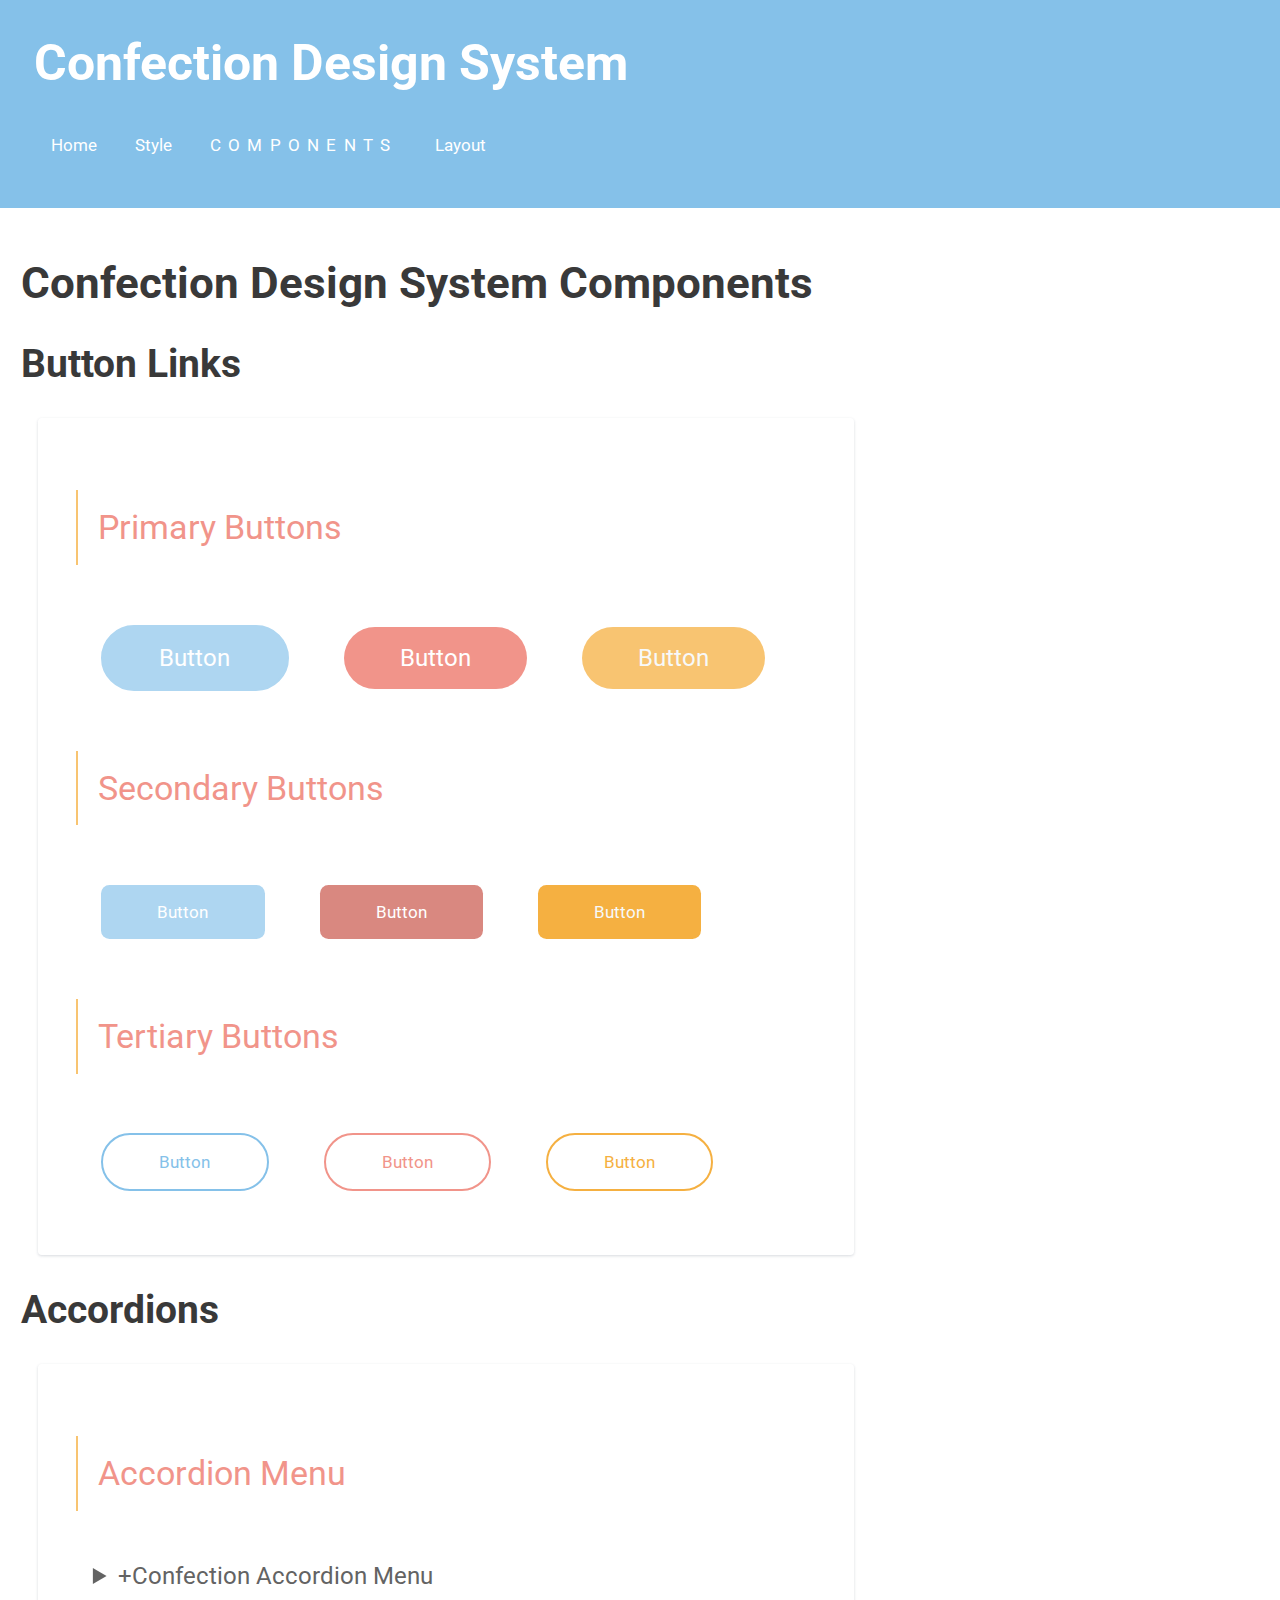
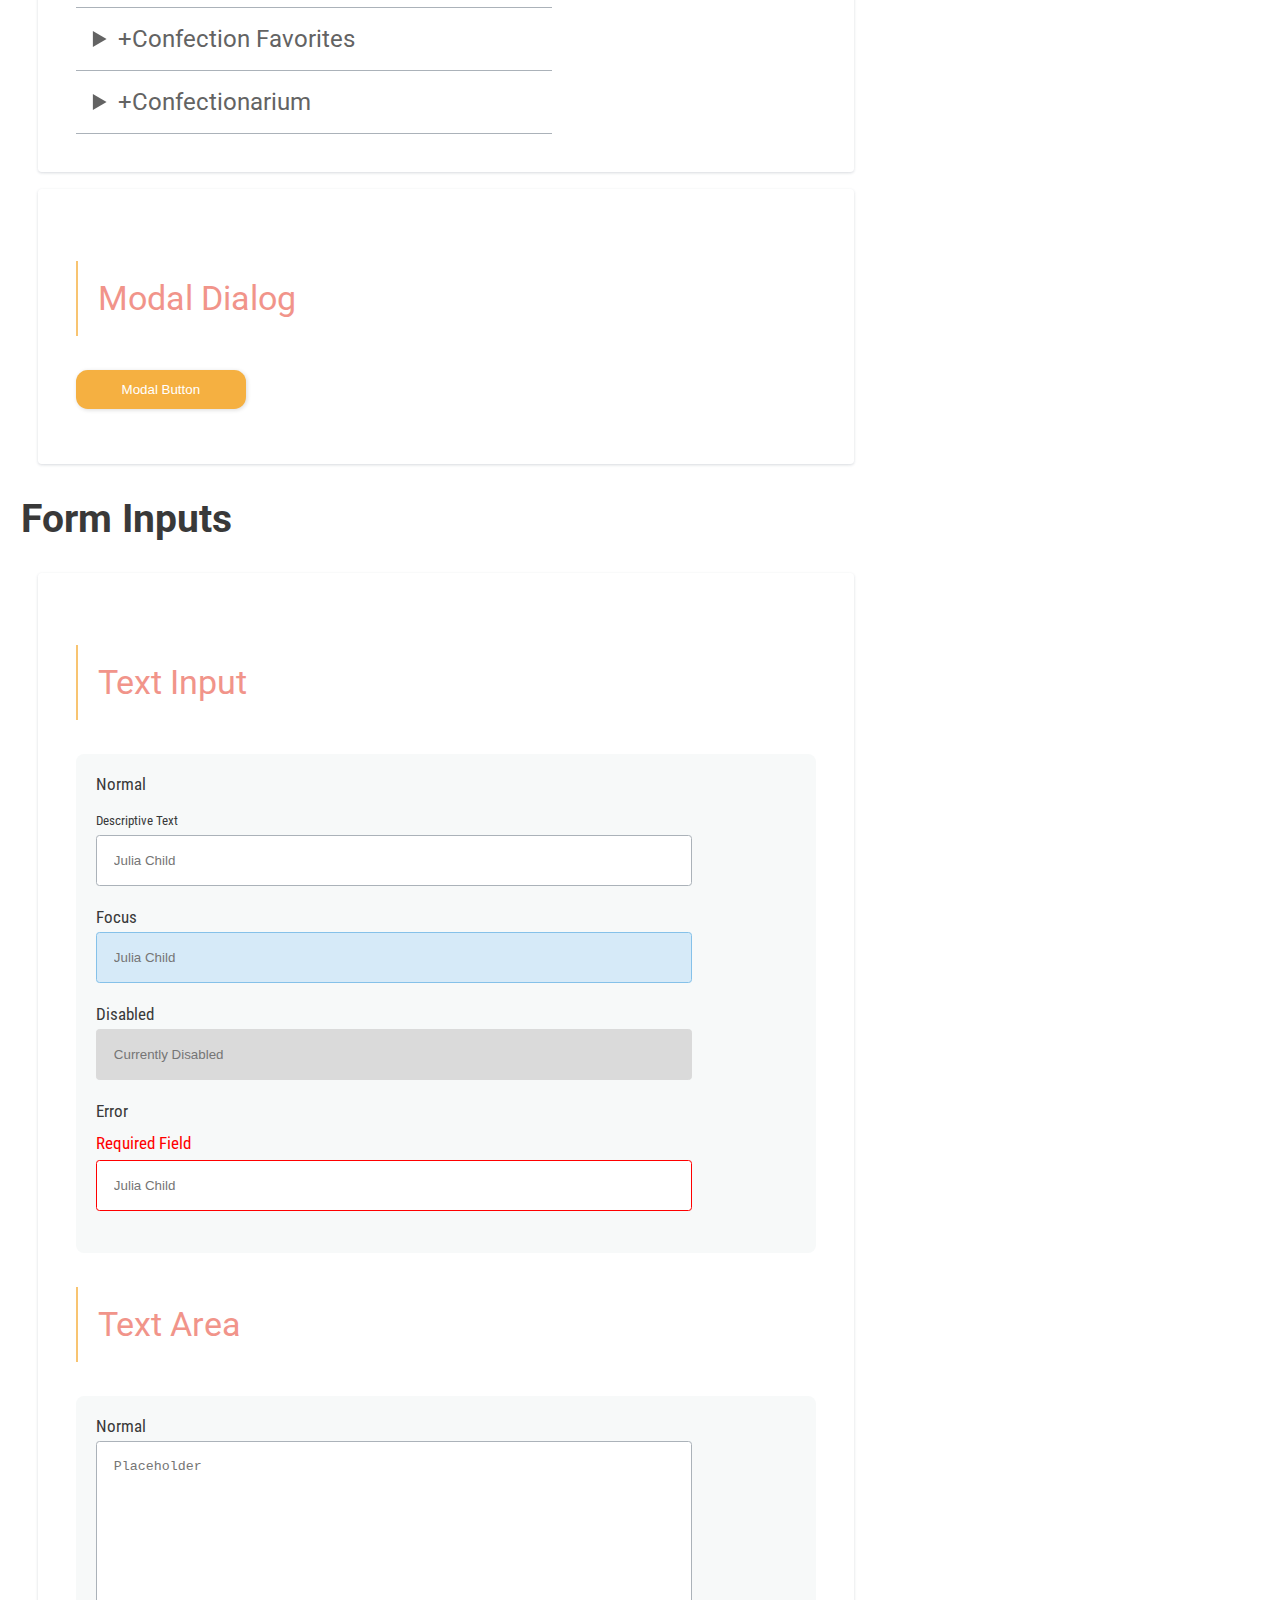
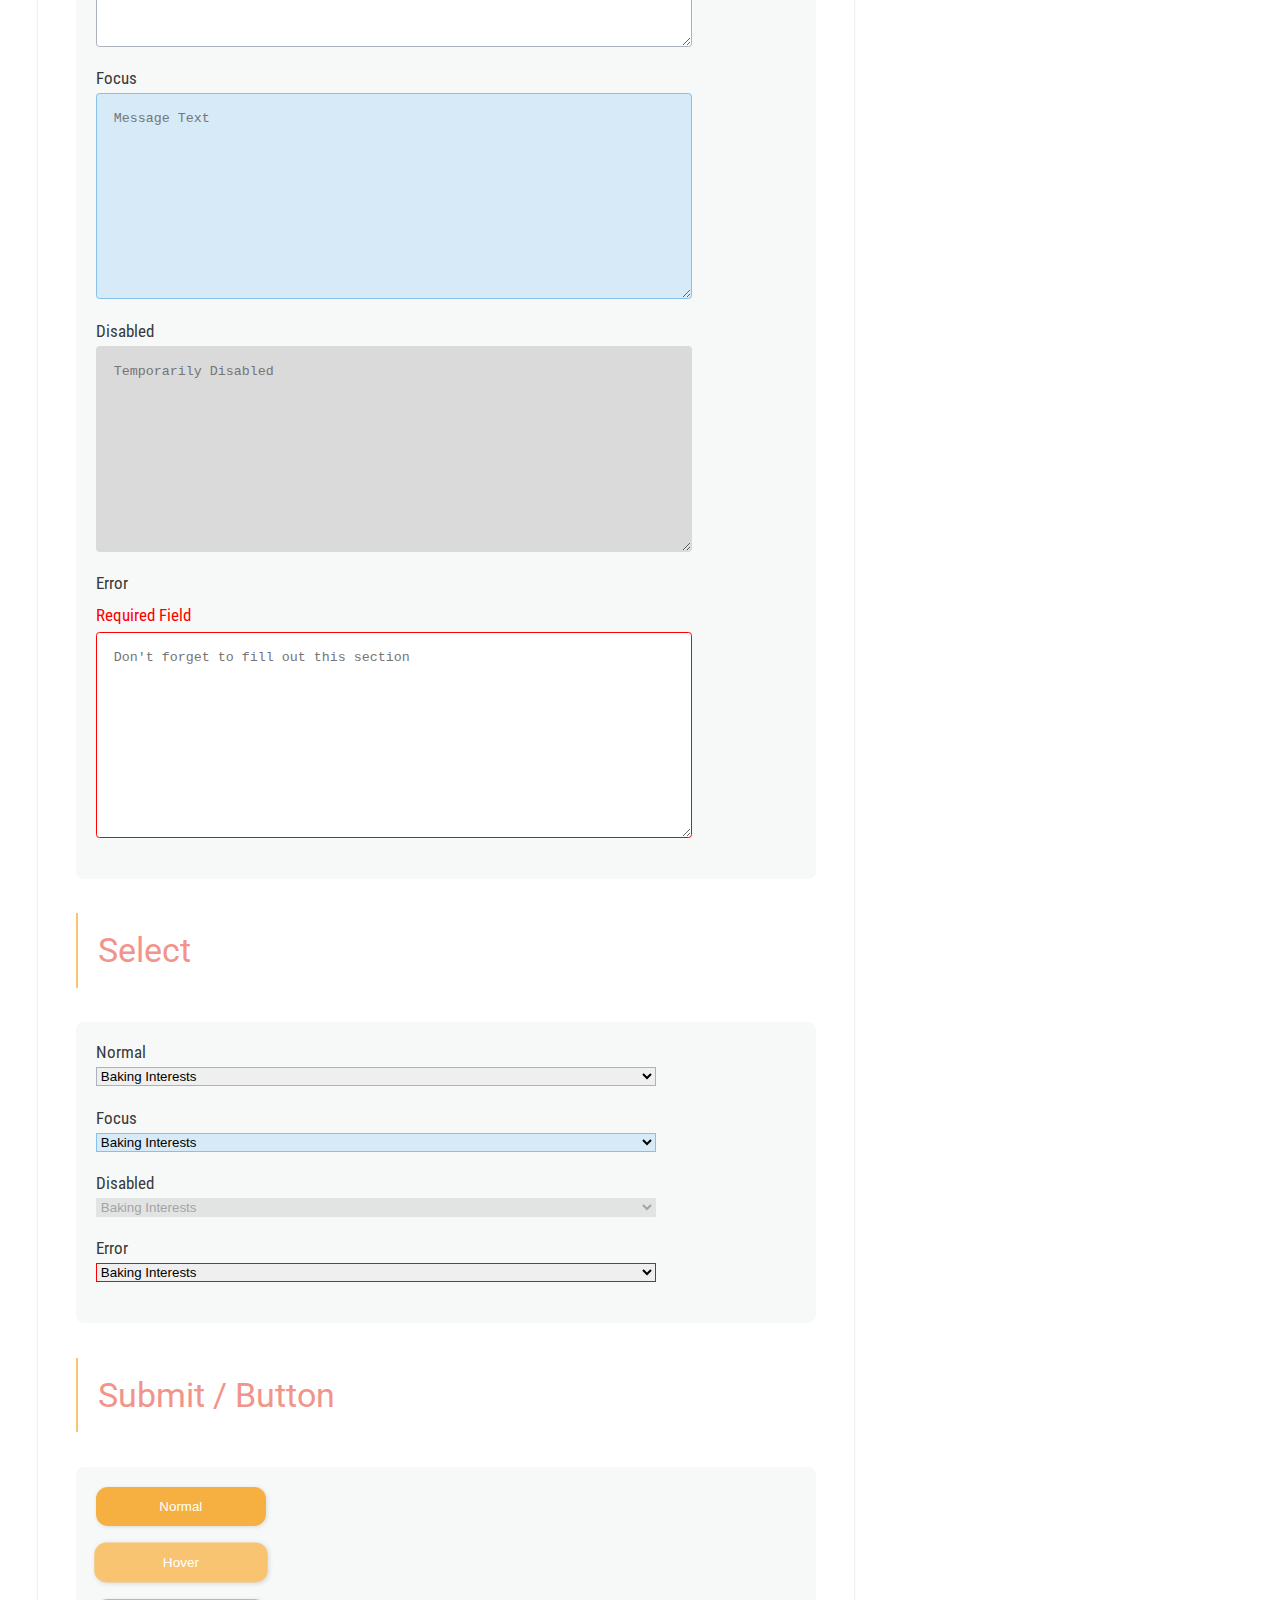
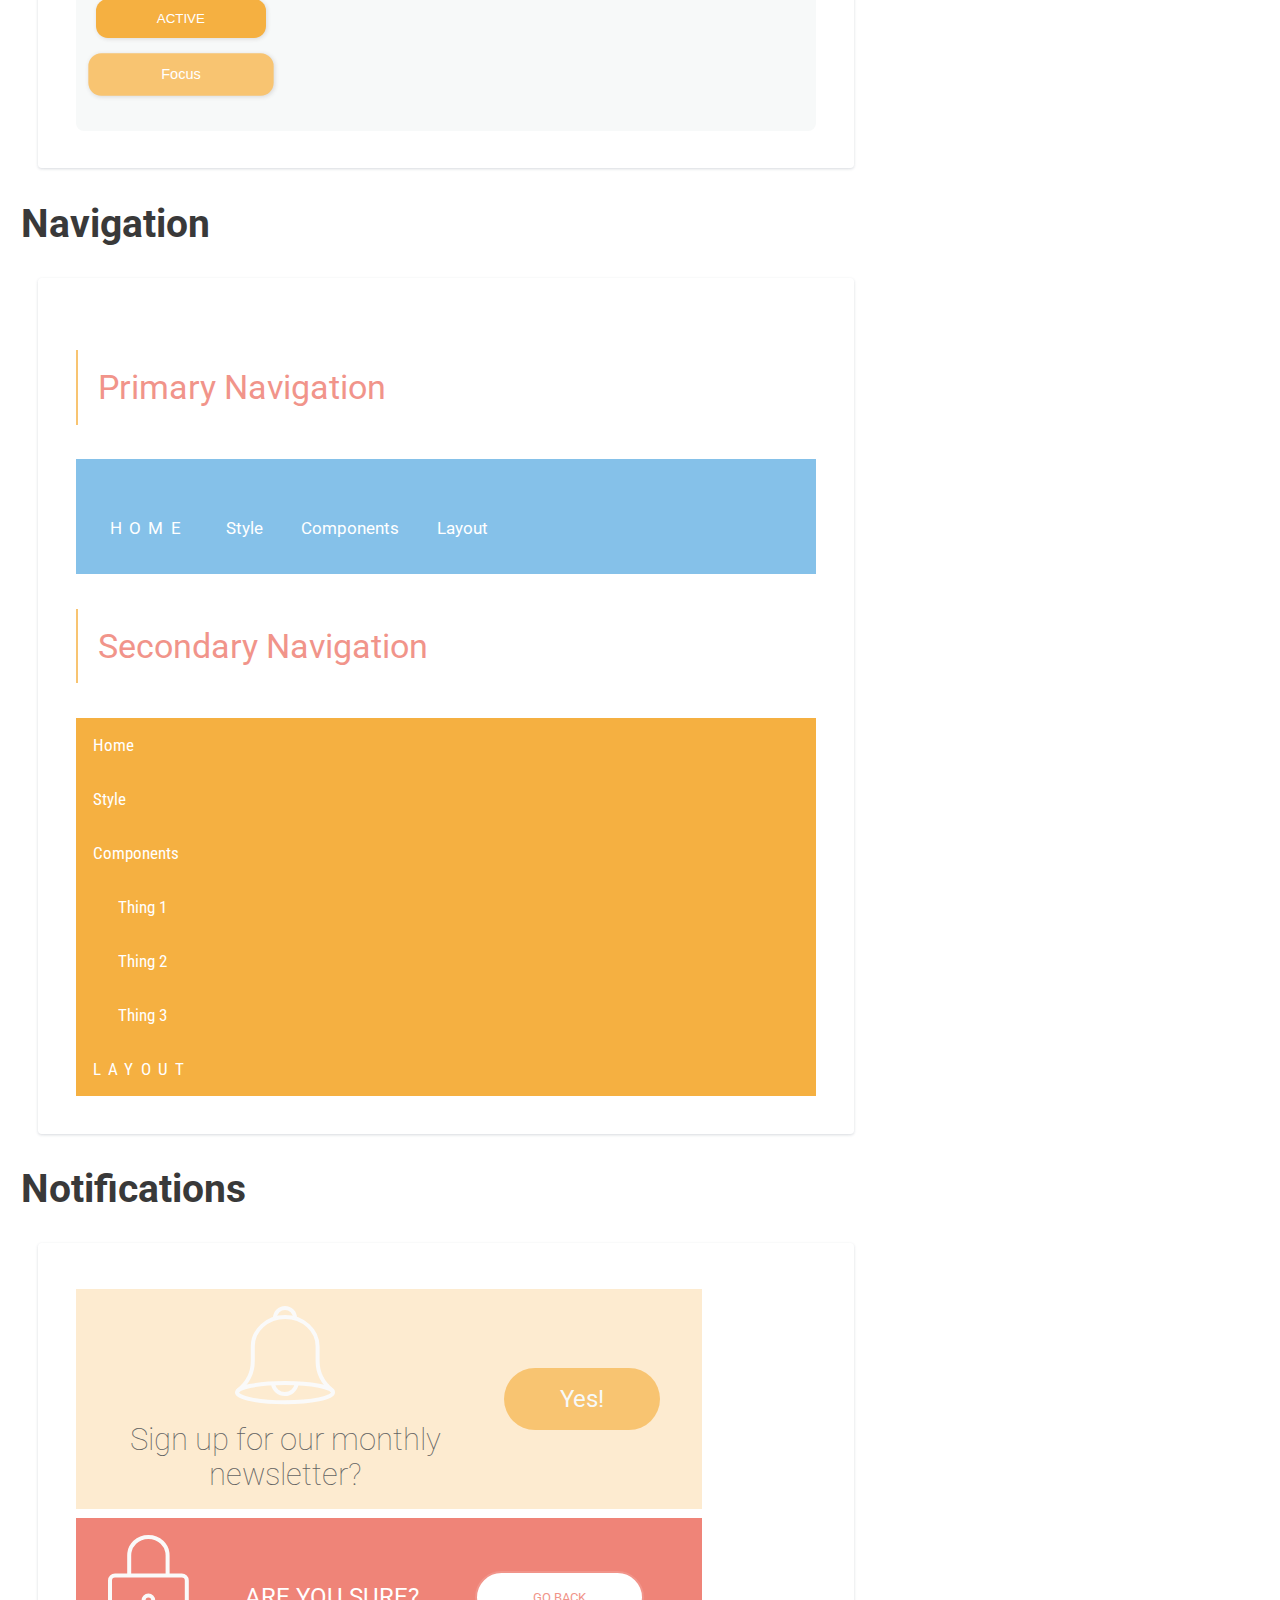
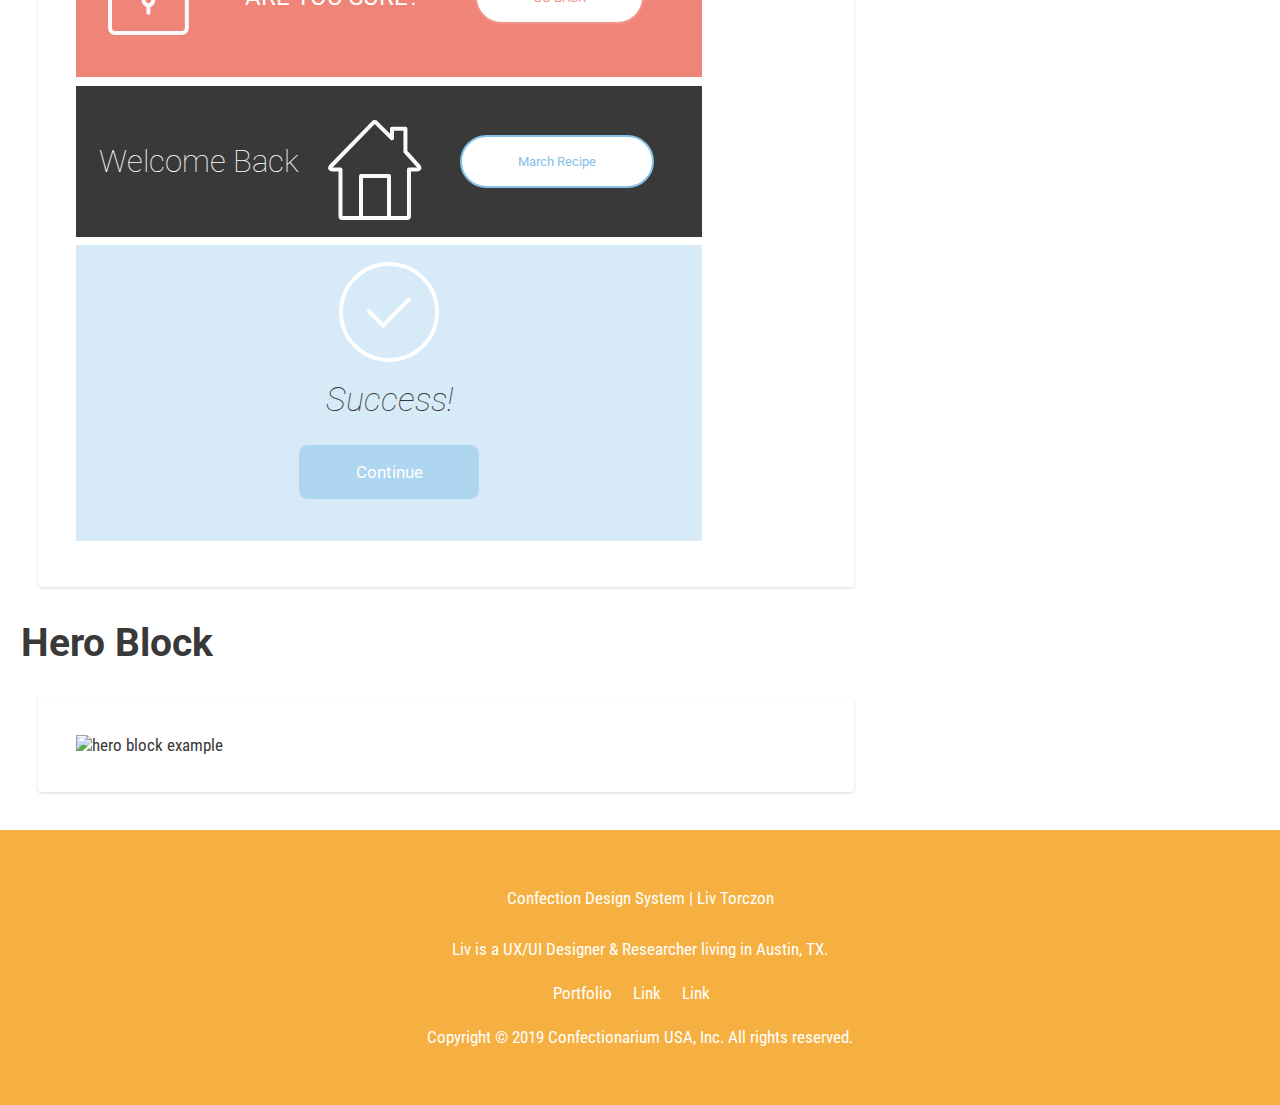
==== commit 8eea0809: "Add files via upload" ====
--- a/components.html
+++ b/components.html
@@ -325,6 +325,112 @@
 
 		</section>
 
+		<h2>Notifications</h2>
+
+		<section class="examples">
+
+			<div class="notification-examples">
+
+				<figure class="warning-notification-item">
+
+					<div class="warning-items">
+
+						<svg width="100px" height="99px" viewBox="0 0 100 99" version="1.1" xmlns="http://www.w3.org/2000/svg" xmlns:xlink="http://www.w3.org/1999/xlink">
+	    					<g id="Page-1" stroke="none" stroke-width="1" fill="none" fill-rule="evenodd" stroke-linecap="round" stroke-linejoin="round">
+	        				<g id="Artboard" transform="translate(-8.000000, -9.000000)" stroke="#FAFAFA" stroke-width="4">
+				            <g id="17.-Bell-Copy" transform="translate(10.000000, 11.000000)">
+				                <path d="M1,82.6624363 C10.0657813,75.4737565 15.7929233,64.902803 15.7929233,53.117652 L15.7929233,38.411768 C15.7929233,22.1680971 30.2998277,9 48.1950012,9 C66.0901747,9 80.5970791,22.1680971 80.5970791,38.411768 L80.5970791,53.117652 C80.5970791,64.9028045 86.3242225,75.4737592 95.3899994,82.6624363" id="Layer-1"></path>
+				                <ellipse id="Layer-2" cx="48" cy="84.6" rx="48" ry="9.6"></ellipse>
+				                <path d="M59.6423952,76 C58.7027212,81.6902897 53.7598241,86.0302232 47.8032814,86.0302232 C41.9187538,86.0302232 37.0235101,81.7945959 36,76.2057913" id="Layer-3"></path>
+				                <path d="M38,10 C38,4.4771525 42.4771525,0 48,0 C53.5228475,0 58,4.4771525 58,10" id="Layer-4"></path>
+				            	</g>
+					        	</g>
+					    	</g>
+						</svg>
+
+						<h4>Sign up for our monthly newsletter?</h4> 
+
+					</div>
+
+					<a class="button-hero-orange" href="#">Yes!</a>
+
+				</figure>
+
+				<figure class="error-notification-item">
+
+					<svg width="81px" height="100px" viewBox="0 0 81 100" version="1.1" xmlns="http://www.w3.org/2000/svg" xmlns:xlink="http://www.w3.org/1999/xlink">
+					<g id="Page-1" stroke="none" stroke-width="1" fill="none" fill-rule="evenodd" stroke-linecap="round" stroke-linejoin="round">
+					<g id="18.-Lock-Copy" transform="translate(-10.000000, 0.000000)" stroke="#FAFAFA" stroke-width="4">
+					    <g id="18.-Lock" transform="translate(12.000000, 2.000000)">
+					        <rect id="Layer-1" x="0" y="38.4" width="76.8" height="57.6" rx="5"></rect>
+					        <path d="M19.2,37.6977539 L19.2,18.5695313 C19.2,7.96566405 27.7961328,2.05059927e-15 38.4,0 C49.0038672,-2.05059927e-15 57.6,7.96566405 57.6,18.5695313 L57.6,37.6977539" id="Layer-2"></path>
+					        <path d="M38.4,69.12 L38.4,75.84" id="Layer-3"></path>
+					        <circle id="Layer-4" cx="38.4" cy="63.36" r="4.8"></circle>
+					  </g>
+					</g>
+					</g>
+					</svg>
+
+					<h6>Are you sure?</h6>
+
+					<a class="button-tertiary-pink" href="#">Go Back</a>
+
+				</figure>
+
+				<figure class="neutral-notification-item">
+
+					<h4>Welcome Back</h4>
+
+					<svg width="94px" height="100px" viewBox="0 0 94 100" version="1.1" xmlns="http://www.w3.org/2000/svg" xmlns:xlink="http://www.w3.org/1999/xlink">
+					    <g id="Page-1" stroke="none" stroke-width="1" fill="none" fill-rule="evenodd" stroke-linecap="round" stroke-linejoin="round">
+					        <g id="48.-Home-Copy" transform="translate(-3.000000, 0.000000)" stroke="#FAFAFA" stroke-width="4">
+					            <g id="48.-Home" transform="translate(5.000000, 2.000000)">
+					                <path d="M46.0757076,0.556672782 C45.3258238,-0.185050966 44.1073372,-0.186064049 43.3564292,0.556672782 L1.19574571,44.0115821 C-0.730226727,45.996677 -0.0544765305,47.6059144 2.71456298,47.6059144 L10.4675257,47.6059144 L10.4675257,94.0730307 C10.4675257,95.1394909 11.327825,96 12.3890579,96 L77.0430789,96 C78.0985548,96 78.964611,95.1372665 78.964611,94.0730307 L78.964611,47.6059144 L86.7175738,47.6059144 C89.4823658,47.6059144 90.2199325,45.9433798 88.3671997,43.8949992 L75.4291759,29.5907251 L75.4291759,6.72800673 L61.9920762,6.72800673 L61.9920762,16.2998441 L46.0757076,0.556672782 Z" id="Layer-1"></path>
+					                <polyline id="Layer-2" points="31 96 31 54 31 54 59 54 59 96"></polyline>
+					            </g>
+					        </g>
+					    </g>
+					</svg>
+
+					<a class="button-tertiary-blue" href="#">March Recipe</a>
+
+				</figure>
+
+				<figure class="success-notification-item">
+
+						<svg width="100px" height="100px" viewBox="0 0 100 100" version="1.1" xmlns="http://www.w3.org/2000/svg" xmlns:xlink="http://www.w3.org/1999/xlink">
+						    <g id="Page-1" stroke="none" stroke-width="1" fill="none" fill-rule="evenodd" stroke-linecap="round" stroke-linejoin="round">
+						        <g id="44.-Check-Copy" stroke="#FFFFFF" stroke-width="4">
+						            <g id="44.-Check" transform="translate(2.000000, 2.000000)">
+						                <path d="M48,96 C74.509668,96 96,74.509668 96,48 C96,21.490332 74.509668,0 48,0 C21.490332,0 0,21.490332 0,48 C0,74.509668 21.490332,96 48,96 Z" id="Layer-1"></path>
+						                <polyline id="Layer-2" points="27.7058857 47.0210276 42.0345786 61.4826208 67.9945661 35.4382535"></polyline>
+						            </g>
+						        </g>
+						    </g>
+						</svg>
+
+					<h5>Success!</h5>
+
+					<a class="button-secondary-blue" href="#">Continue</a>
+
+				</figure>
+
+			</div>
+
+		</section>
+
+		<h2>Hero Block</h2>
+
+		<section class="examples">
+
+			<a href="hero-block.html">
+
+			  <img src="images/hero-block.png" alt="hero block example">
+
+			</a>
+
+		</section>
+
 	</main>
 
 	<footer>
--- a/css/main.css
+++ b/css/main.css
@@ -19,6 +19,10 @@
 
 html {
 	margin: auto;
+}
+
+img {
+	max-width: 100%;
 }
 /************************************
 Colors
@@ -698,6 +702,157 @@
 	100% {
 		transform: translatey(0);
 	}
+}
+
+/******************************************
+Notifications
+******************************************/
+
+.notification-item {
+	padding: 1rem;
+	width: 30%;
+}
+
+.warning-notification-item {
+		align-items: center;
+		background-color: var(--color-orange-lightest);
+		display: flex;
+		flex-direction: column;
+		justify-content: center;
+		padding: 1rem;
+		width: 80%;
+	}
+
+@media ( min-width: 600px ) {
+	.warning-notification-item {
+		align-items: center;
+		background-color: var(--color-orange-lightest);
+		display: flex;
+		flex-direction: row;
+		justify-content: space-around;
+		margin-bottom: .5rem;
+		margin-top: .5rem;
+		padding: 1rem;
+		width: 80%;
+	}
+}
+
+.warning-notification-item svg {
+	margin-bottom: 1rem;
+}
+
+.warning-items {
+	align-items: center;
+	display: flex;
+	flex-direction: column;
+	justify-content: center;
+	text-align: center;
+}
+
+.error-notification-item {
+		align-items: center;
+		background-color: var(--color-pink-light);
+		color: white;
+		display: flex;
+		flex-direction: column;
+		justify-content: center;
+		padding: 1rem;
+		text-transform: uppercase;
+		width: 80%;
+}
+
+.error-notification-item svg {
+		margin-bottom: 1.5rem;
+		margin-right: 0;
+}
+
+.error-notification-item a {
+	font-size: var(--size-small);
+	text-align: center;
+}
+
+@media ( min-width: 700px ) {
+	.error-notification-item {
+		align-items: center;
+		background-color: var(--color-pink-light);
+		color: white;
+		display: flex;
+		flex-direction: row;
+		justify-content: space-around;
+		margin-bottom: .5rem;
+		margin-top: .5rem;
+		padding: 1rem;
+		text-transform: uppercase;
+		width: 80%;
+	}
+
+	.error-notification-item svg {
+		margin-right: 1.5rem;
+	}
+}
+
+.neutral-notification-item {
+	align-items: center;
+	background-color: var(--color-grey);
+	display: flex;
+	flex-direction: column;
+	justify-content: center;
+	padding: 1rem;
+	width: 80%;
+}
+
+.neutral-notification-item h4 {
+	color: white;
+	text-align: center;
+}
+
+.neutral-notification-item svg {
+	margin-top: 1rem;
+}
+
+.neutral-notification-item a {
+	font-size: var(--size-small);
+	text-align: center;
+}
+
+@media ( min-width: 700px ) {
+	.neutral-notification-item {
+		align-items: center;
+		background-color: var(--color-grey);
+		display: flex;
+		flex-direction: row;
+		justify-content: space-around;
+		margin-bottom: .5rem;
+		margin-top: .5rem;
+		padding: 1rem;
+		width: 80%;
+	}
+
+	.neutral-notification-item h4 {
+		color: white;
+		margin-right: 1rem;
+		text-align: center;
+	}
+}
+
+.success-notification-item {
+	align-items: center;
+	background-color: var(--color-blue-lightest);
+	display: flex;
+	flex-direction: column;
+	margin-bottom: .5rem;
+	margin-top: .5rem;
+	padding: 1rem;
+	width: 80%;
+}
+
+.success-notification-item h5 {
+	margin: 0;
+	padding: 0;
+}
+
+.success-notification-item svg {
+	margin-bottom: 1rem;
 }
 
 /******************************************
@@ -782,6 +937,102 @@
 }
 
 /************************************
+Header-Block Component
+**************************************/
+
+.header-block-hero {
+	display: flex;
+	flex-direction: column;
+	align-items: flex-start;
+	position: relative;
+    background-image: url(https://i1.wp.com/www.asharpeye.com/wp-content/uploads/2017/06/Baking-Kits-header.jpg?fit=1140%2C660);
+    background-repeat: no-repeat;
+    background-size: cover;
+    min-height: 100vh;
+    min-width: 100vw;
+    padding: 1rem;
+}
+
+@media ( max-width: 800px ) {
+
+	.header-block-hero {
+		align-items: center;
+		display: flex;
+		flex-direction: column;
+		justify-content: center;
+    	text-align: center;
+	}
+}
+
+@media ( max-width: 600px ) {
+
+	.header-block-hero {
+		align-items: flex-start;
+		display: flex;
+		flex-direction: column;
+		justify-content: flex-start;
+	}
+}
+
+.header-block-hero h1 {
+	font-size: 2.8rem;
+	color: #fafafa;
+	margin: .5rem;
+}
+
+@media ( min-width: 800px ) {
+	.header-block-hero h1 {
+		color: #fafafa;
+		font-size: 5rem;
+		margin-bottom: 0;
+	}
+}
+
+.hero-block-featured-copy {
+	font-size: 1.6rem;
+	color: white;
+	font-family: var(--font-primary);
+	font-style: italic;
+	margin: 0;
+}
+
+@media ( min-width: 800px ) {
+
+	.hero-block-featured-copy {
+		font-size: var(--size-xlarge);
+	}
+}
+
+@media ( min-width: 600px ) {
+
+	.hero-block-featured-copy {
+		color: white;
+		font-family: var(--font-primary);
+		font-size: 2.3rem;
+		font-style: italic;
+		font-weight: 400;
+		margin-top: .5rem;
+		margin-bottom: .5rem;
+	}
+}
+
+.hero-block-text a {
+	font-size: var(--size-medium);
+}
+
+@media ( min-width: 800px ) {
+	.hero-block-text a {
+		margin: 0;	
+	}
+}
+
+@media ( min-width: 600px ) {
+	.hero-block-text a {
+		margin-top: 0;
+	}
+}
+
+/************************************
 Secondary Site Nav
 **************************************/
 .secondary-nav-site {
@@ -829,7 +1080,8 @@
 
 
 .current-page {
-	border-bottom: solid 2px var(--color-grey-lightest);
+	text-transform: uppercase;
+	letter-spacing: .425rem;
 }
 
 .light-charcoal-text {
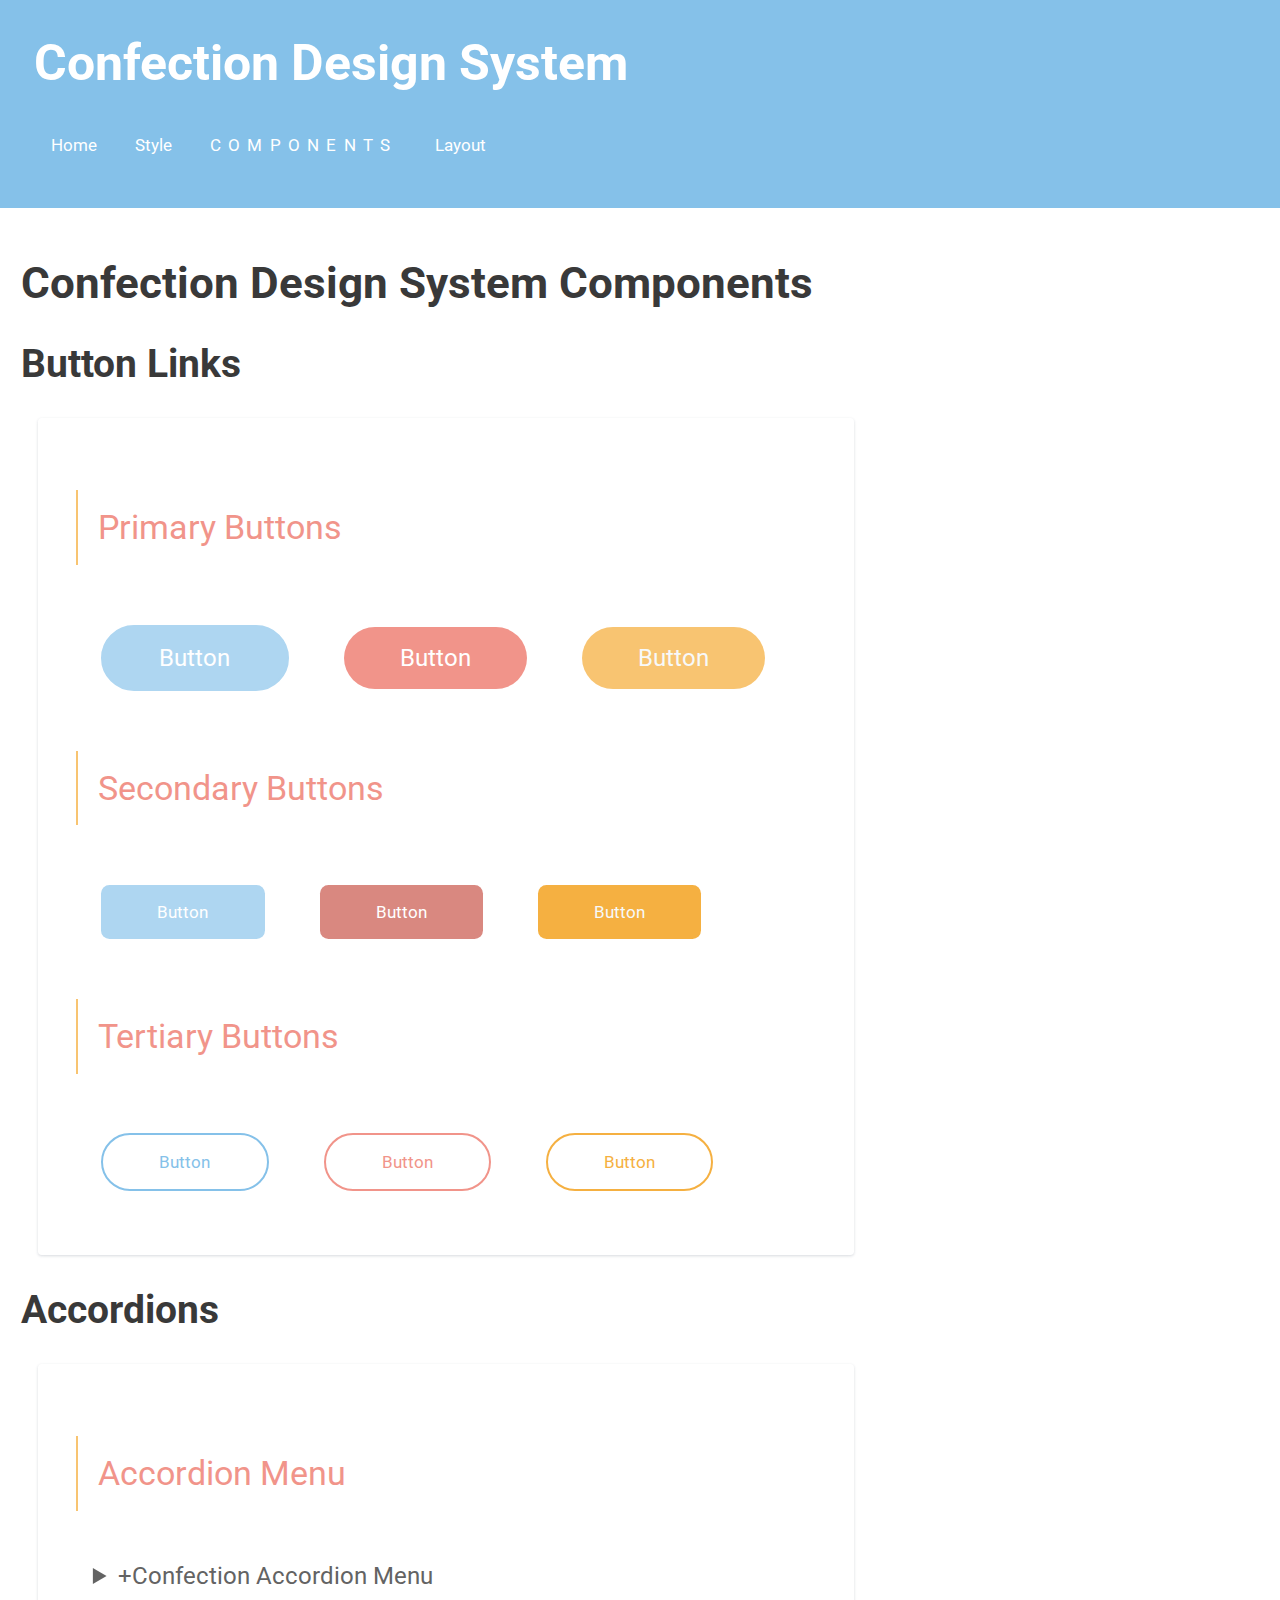
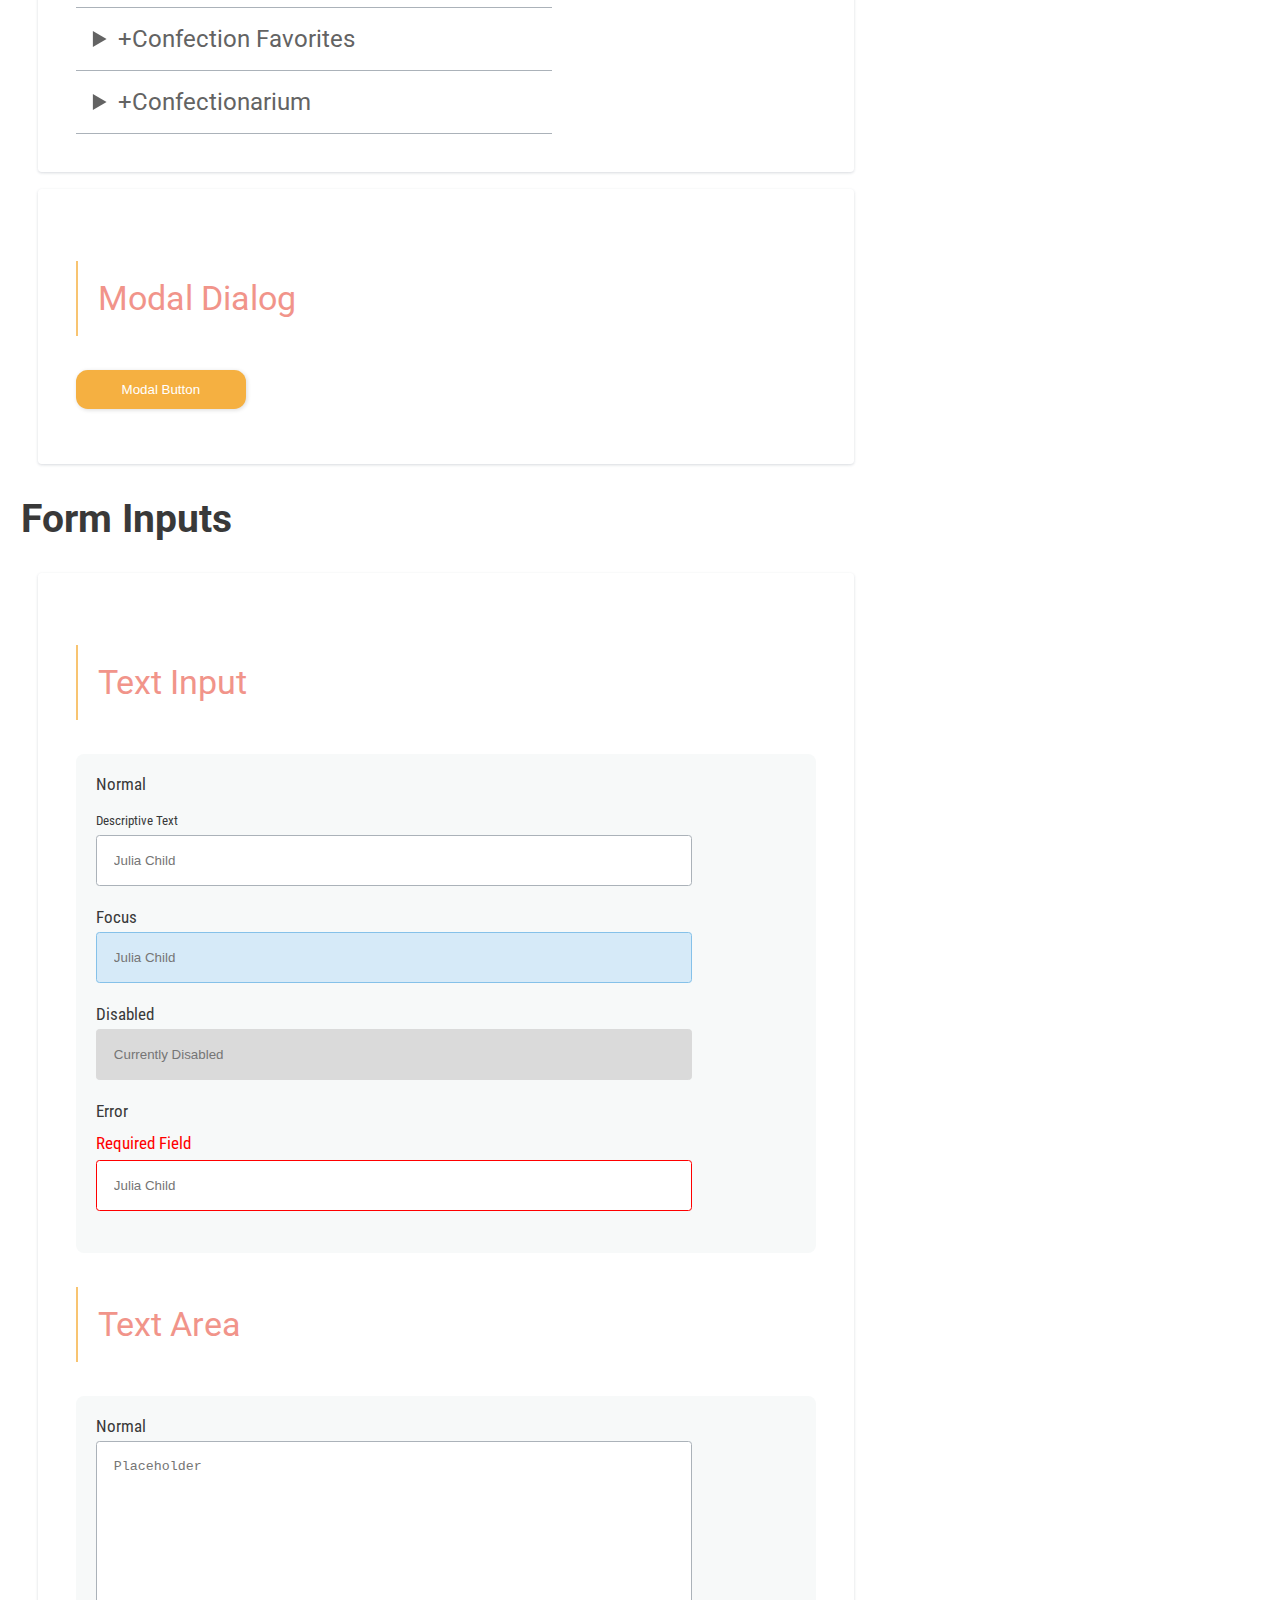
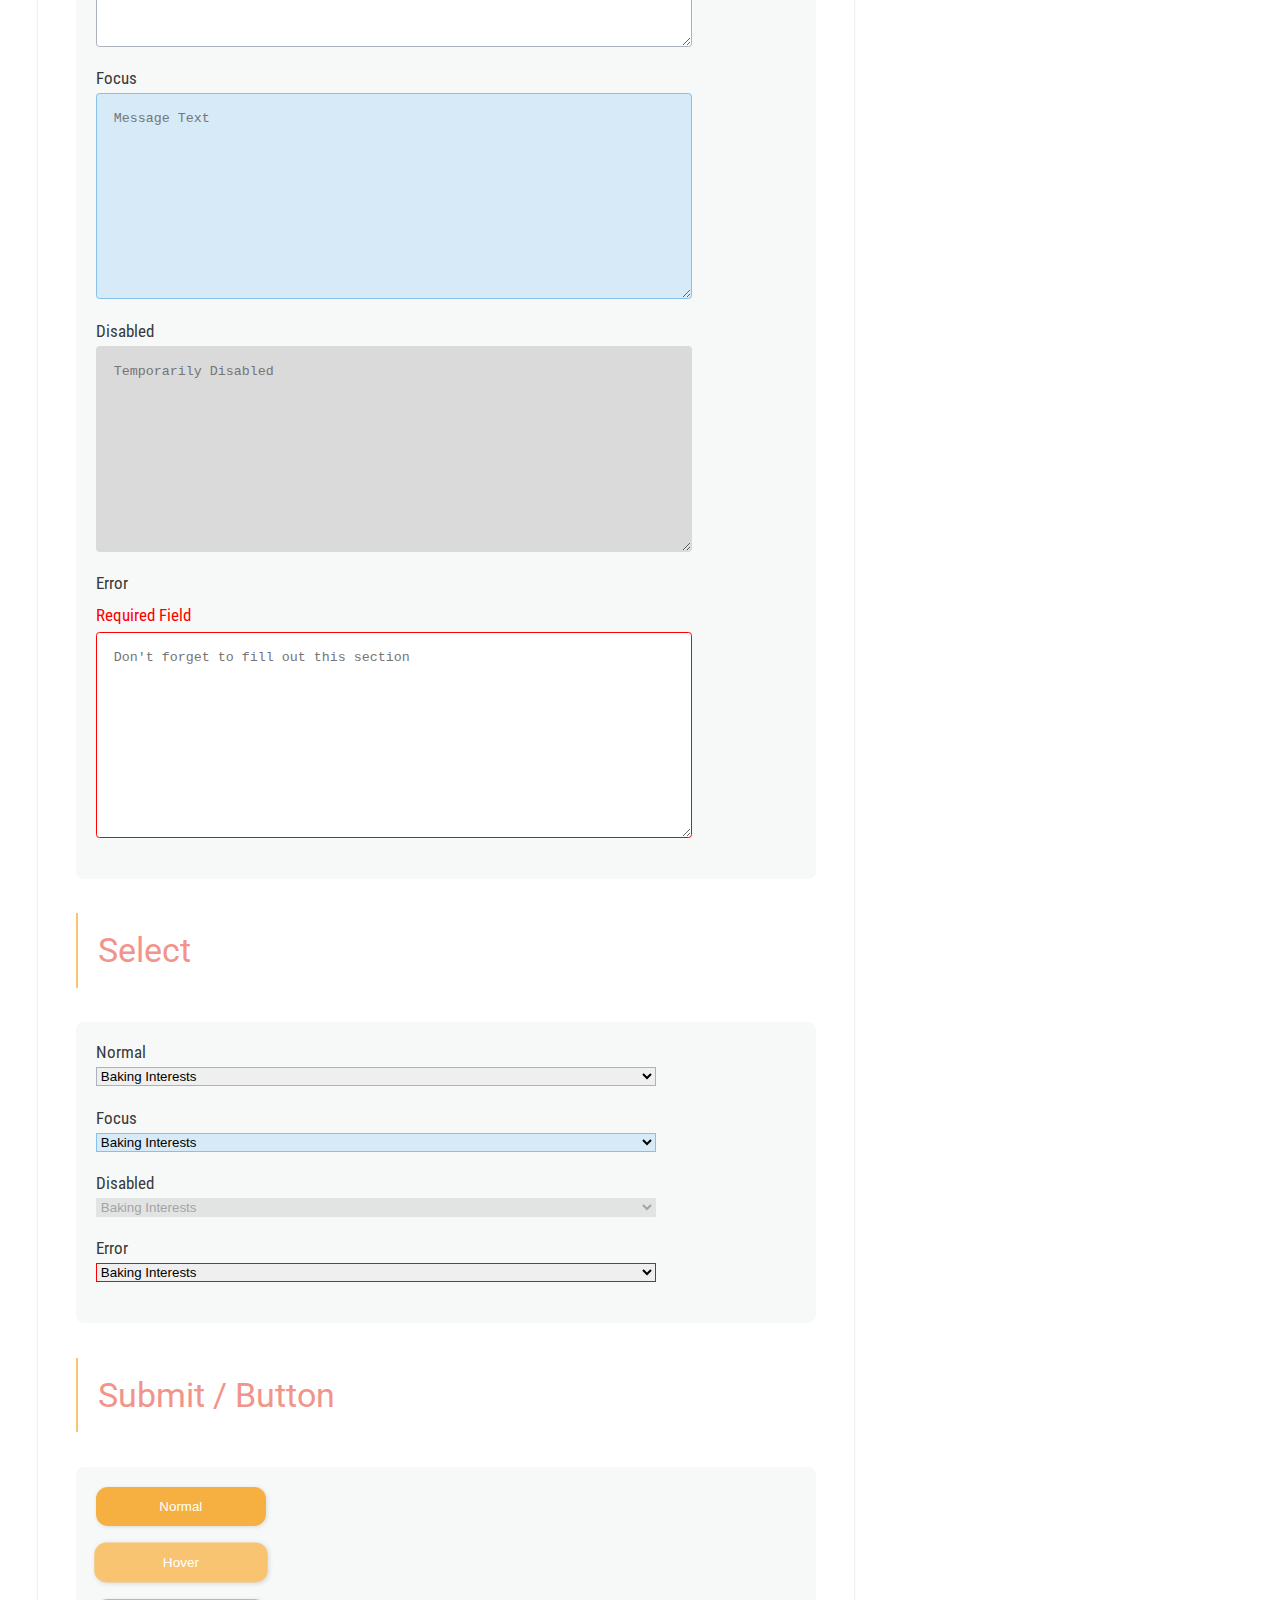
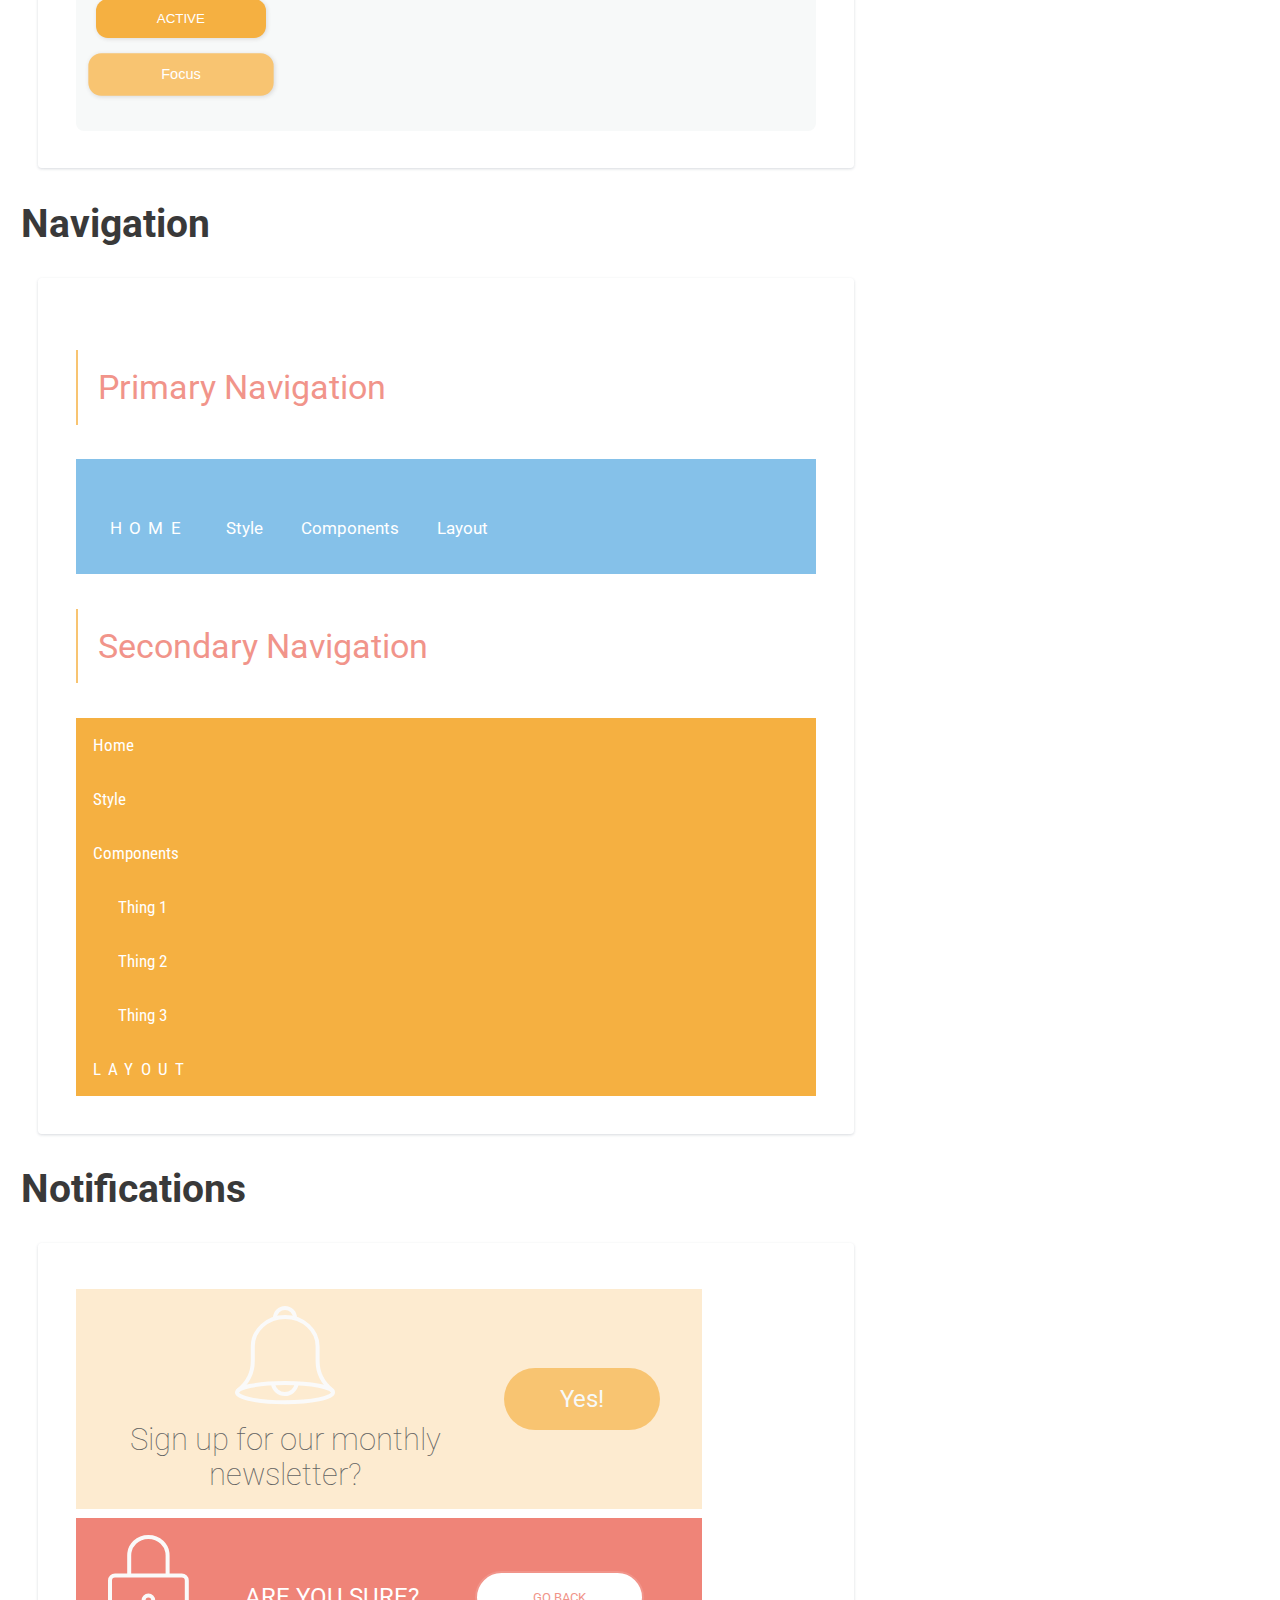
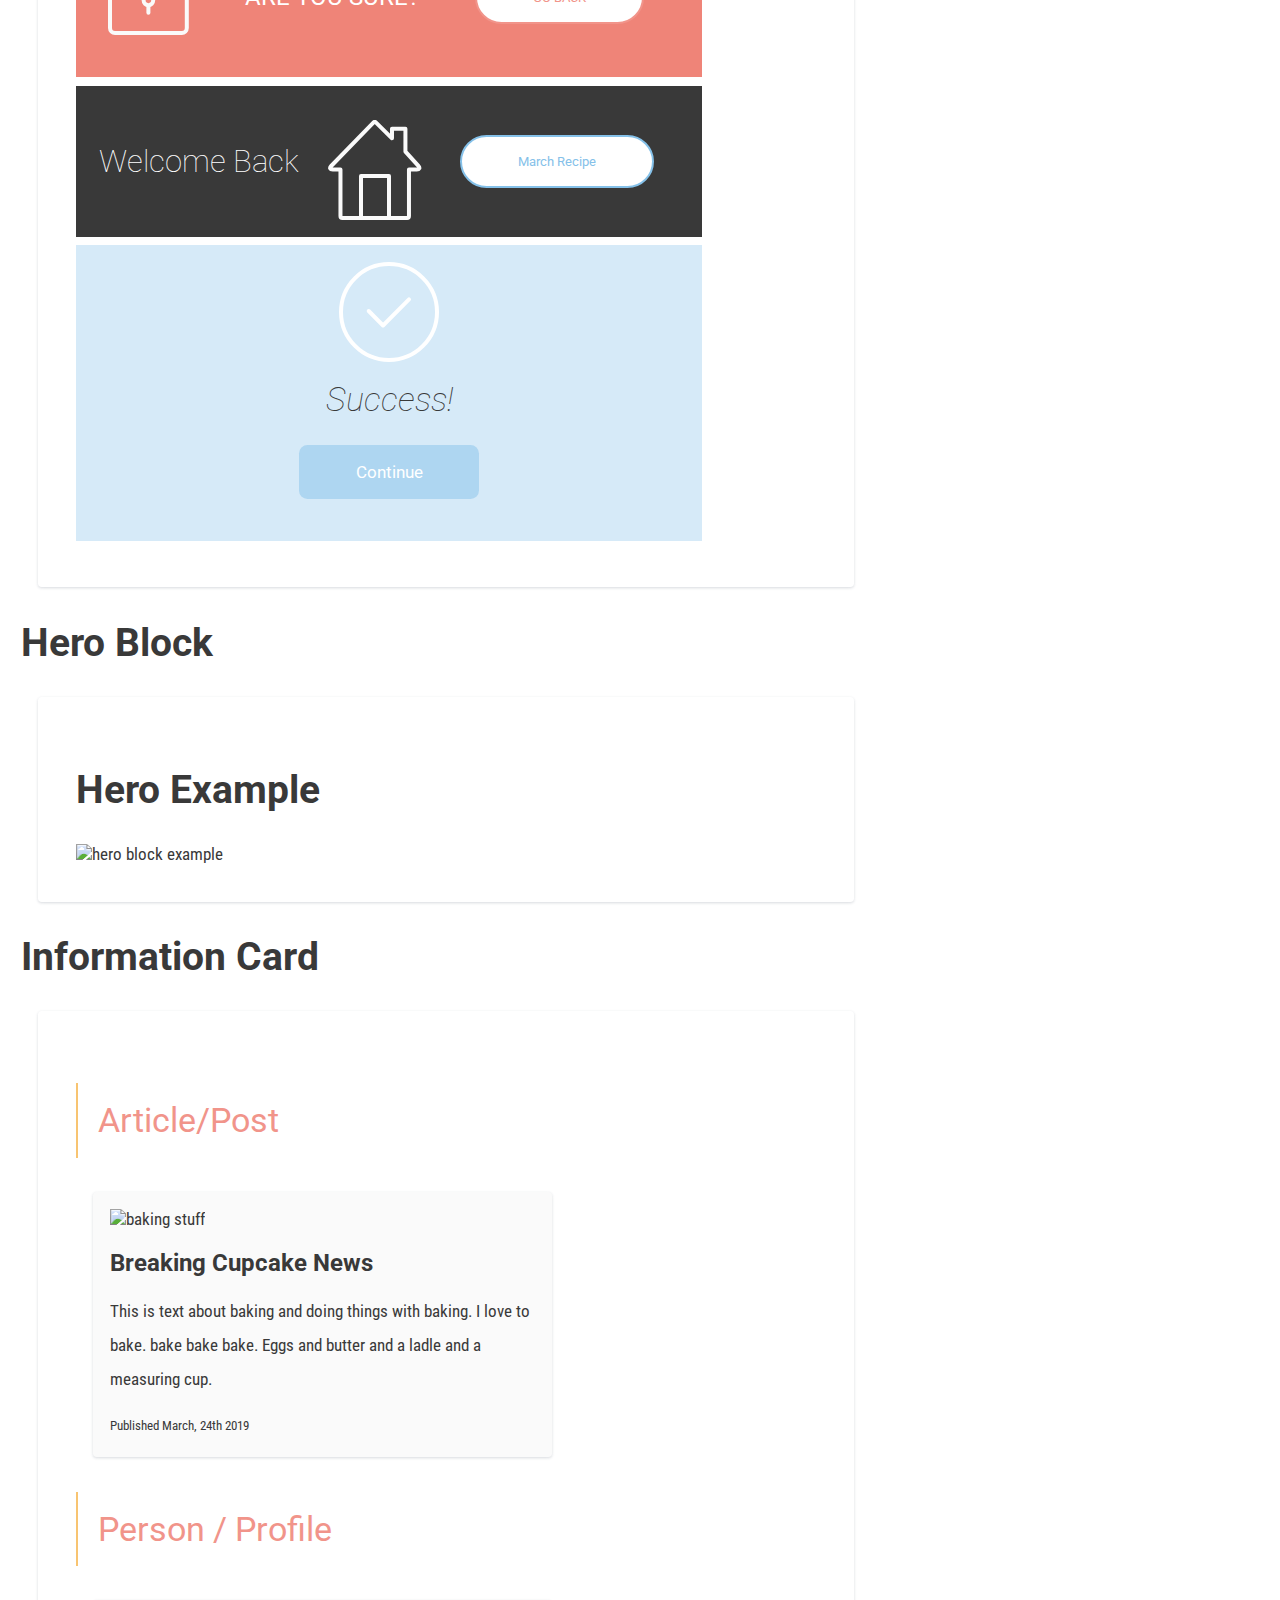
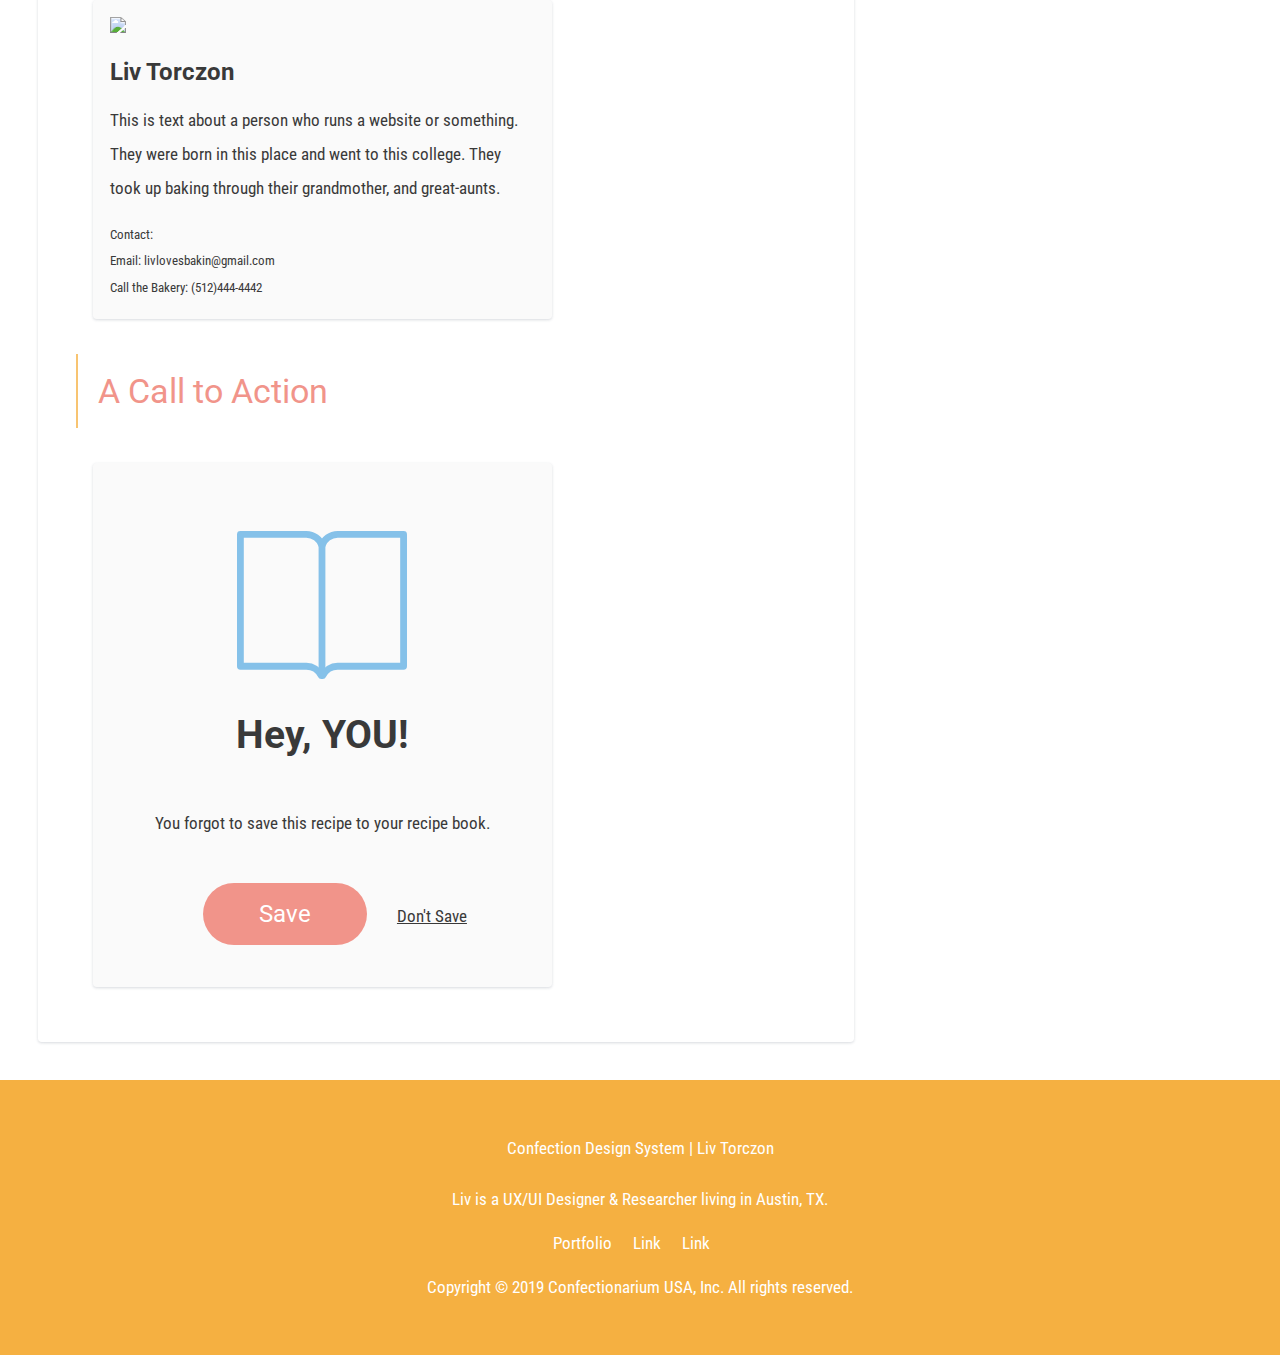
==== commit 2739339c: "Add files via upload" ====
--- a/components.html
+++ b/components.html
@@ -423,11 +423,76 @@
 
 		<section class="examples">
 
+			<h2>Hero Example</h2>
+
 			<a href="hero-block.html">
 
 			  <img src="images/hero-block.png" alt="hero block example">
 
 			</a>
+
+		</section>
+
+		<h2>Information Card</h2>
+
+		<section class="examples">
+
+			<h3 class="examples-title">Article/Post</h3>
+
+			<section class="card">
+
+				<img src="https://cdn.instructables.com/ORIG/FK6/PQAI/J1WEQ0BR/FK6PQAIJ1WEQ0BR.jpg" alt="baking stuff">
+
+				<a href=""><h2>Breaking Cupcake News</h2></a>
+
+				<p>This is text about baking and doing things with baking. I love to bake. bake bake bake. Eggs and butter and a ladle and a measuring cup.</p>
+
+				<p class="tertiary-copy">Published March, 24th 2019</p>
+
+			</section>
+
+			<h3 class="examples-title">Person / Profile</h3>
+
+			<section class="card">
+
+				<img src="https://image.freepik.com/free-photo/woman-s-hands-kneading-dough-with-baking-ingredients-wooden-table_23-2147947854.jpg">
+
+				<h2>Liv Torczon</h2>
+
+				<p>This is text about a person who runs a website or something. They were born in this place and went to this college. They took up baking through their grandmother, and great-aunts. </p>
+
+				<p class="tertiary-copy">Contact:<br>Email: livlovesbakin@gmail.com <br>Call the Bakery: (512)444-4442</p>
+
+			</section>
+
+			<h3 class="examples-title">A Call to Action</h3>
+
+			<section class="card-action">
+
+				<svg viewBox="0 0 100 88" version="1.1" xmlns="http://www.w3.org/2000/svg" xmlns:xlink="http://www.w3.org/1999/xlink">
+				    <g id="Page-1" stroke="none" stroke-width="1" fill="none" fill-rule="evenodd" stroke-linecap="round" stroke-linejoin="round">
+				        <g id="58.-Book-Copy" transform="translate(0.000000, -6.000000)" stroke="#85C1E9" stroke-width="4">
+				            <g id="58.-Book" transform="translate(2.000000, 8.000000)">
+				                <path d="M47.5151515,83.0408487 C45.9435434,79.805772 42.626135,77.5757576 38.7878788,77.5757576 L0,77.5757576 L0,0 L38.7878788,0 C43.0829049,0 46.7257404,2.79235968 48,6.66069364 C49.2742596,2.79235968 52.9170951,0 57.2121212,0 L96,0 L96,77.5757576 L57.2121212,77.5757576 C53.373865,77.5757576 50.0564566,79.805772 48.4848485,83.0408482 L47.5151515,83.0408487 Z" id="Layer-1"></path>
+				                <path d="M48,6 L48,81.0299988" id="Layer-2"></path>
+				           	 </g>
+				       	 </g>
+				   	 </g>
+					</svg>
+
+					<h2>Hey, YOU!</h2>
+
+					<p>You forgot to save this recipe to your recipe book.</p>
+					
+					<div class="card-buttons">
+
+						<a class="button-hero-pink" href="#">Save</a>
+
+						<a class="dont-save" href="#">Don't Save</a>
+
+					</div>
+
+			</section>
 
 		</section>
 
--- a/css/main.css
+++ b/css/main.css
@@ -252,7 +252,6 @@
 Site Nav
 **************************************/
 .nav-site {
-	display: block;
 	margin-top: 1.5rem;
 	position: relative;
 }
@@ -262,8 +261,6 @@
 	margin: 0;
 	padding: 0;
 }
-
-
 
 .nav-site li a {
 	border-bottom: solid 2px transparent;
@@ -388,7 +385,7 @@
 
 .button-hero-pink {
 	background-color: var(--color-pink);
-	border-radius: 2.9rem;
+	border-radius: 2.8rem;
 	color: white;
 	display: inline-block;
 	font-family: var(--font-secondary);
@@ -443,6 +440,7 @@
 	border: solid 1px var(--color-orange-light);
 	transform: scale(0.99);
 }
+
 
 /******************************************
 secondary buttons
@@ -856,6 +854,55 @@
 }
 
 /******************************************
+CARDS
+******************************************/
+
+.card {
+	align-items: center;
+	background-color: #fafafa;
+	border-radius: .22222rem;
+	box-shadow: 0 1px 3px rgba(58,77,95,.2);
+	margin: 1rem;
+	max-width: 25rem;
+	padding: 1rem;
+}
+
+.card h2 {
+	font-size: var(--size-medium);
+	margin-bottom: 0;
+}
+
+
+/******************************************
+ACTION CARD
+******************************************/
+
+
+.card-action {
+	align-items: center;
+	background-color: #fafafa;
+	border-radius: .22222rem;
+	box-shadow: 0 1px 3px rgba(58,77,95,.2);
+	display: flex;
+	flex-direction: column;
+	justify-content: center;
+	margin: 1rem;
+	max-width: 25rem;	
+	padding: 1rem;
+	text-align: center;
+}
+
+.card-action svg {
+	max-width: 40%;
+	padding-top: 3rem;
+}
+
+.dont-save {
+	display: inline-block;
+	text-decoration: underline;
+}
+
+/******************************************
 Form Inputs
 ******************************************/
 
@@ -939,11 +986,7 @@
 /************************************
 Header-Block Component
 **************************************/
-
 .header-block-hero {
-	display: flex;
-	flex-direction: column;
-	align-items: flex-start;
 	position: relative;
     background-image: url(https://i1.wp.com/www.asharpeye.com/wp-content/uploads/2017/06/Baking-Kits-header.jpg?fit=1140%2C660);
     background-repeat: no-repeat;
@@ -953,9 +996,13 @@
     padding: 1rem;
 }
 
+.hero-block-text {
+	padding-left: 2rem;
+}
+
 @media ( max-width: 800px ) {
 
-	.header-block-hero {
+	.hero-block-text {
 		align-items: center;
 		display: flex;
 		flex-direction: column;
@@ -966,7 +1013,7 @@
 
 @media ( max-width: 600px ) {
 
-	.header-block-hero {
+	.hero-block-text {
 		align-items: flex-start;
 		display: flex;
 		flex-direction: column;
@@ -974,14 +1021,14 @@
 	}
 }
 
-.header-block-hero h1 {
-	font-size: 2.8rem;
-	color: #fafafa;
-	margin: .5rem;
+	.hero-block-text h1 {
+		font-size: 2.8rem;
+		color: #fafafa;
+		margin: .5rem;
 }
 
 @media ( min-width: 800px ) {
-	.header-block-hero h1 {
+	.hero-block-text h1 {
 		color: #fafafa;
 		font-size: 5rem;
 		margin-bottom: 0;
@@ -1078,6 +1125,14 @@
 Examples Component
 **************************************/
 
+.back-to-top {
+	position: fixed;
+	bottom: 0;
+	right: 0;
+	max-width: 3%;
+	margin-right: 1rem;
+	margin-bottom: 1rem;
+}
 
 .current-page {
 	text-transform: uppercase;
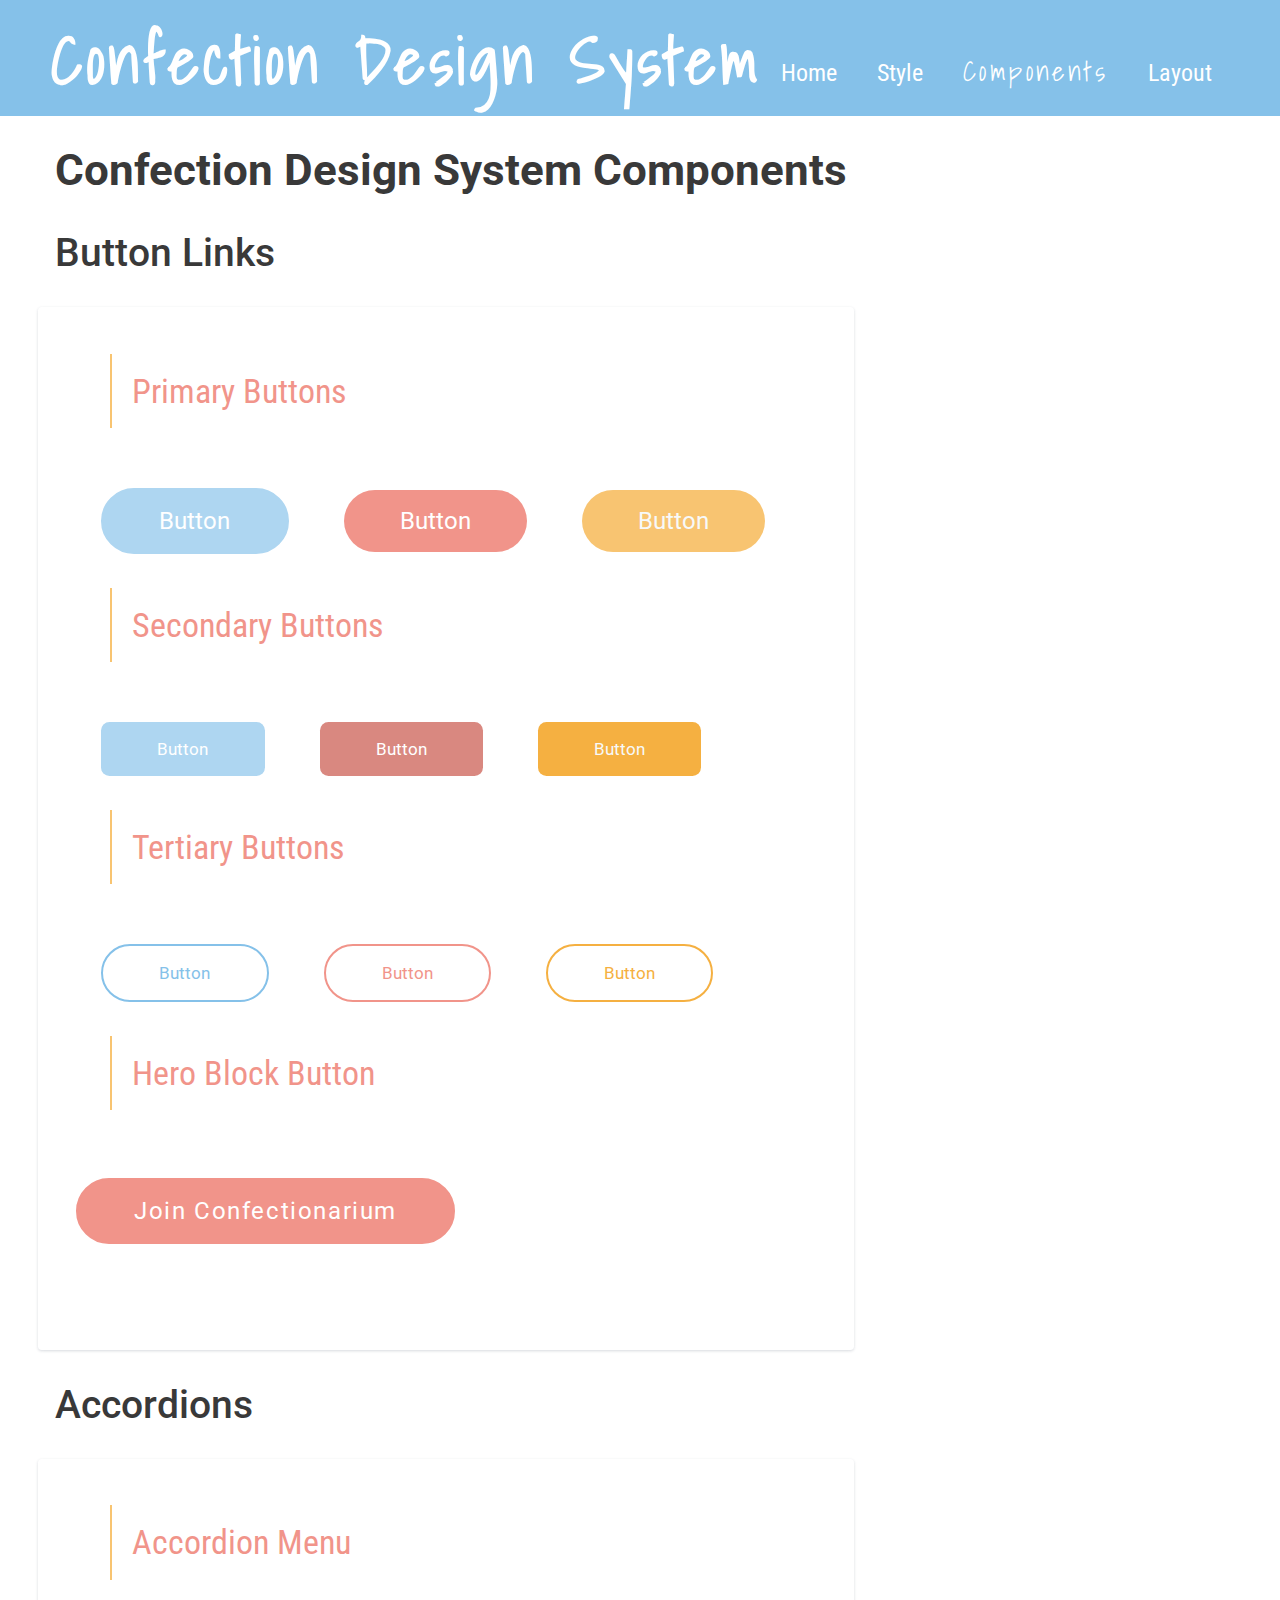
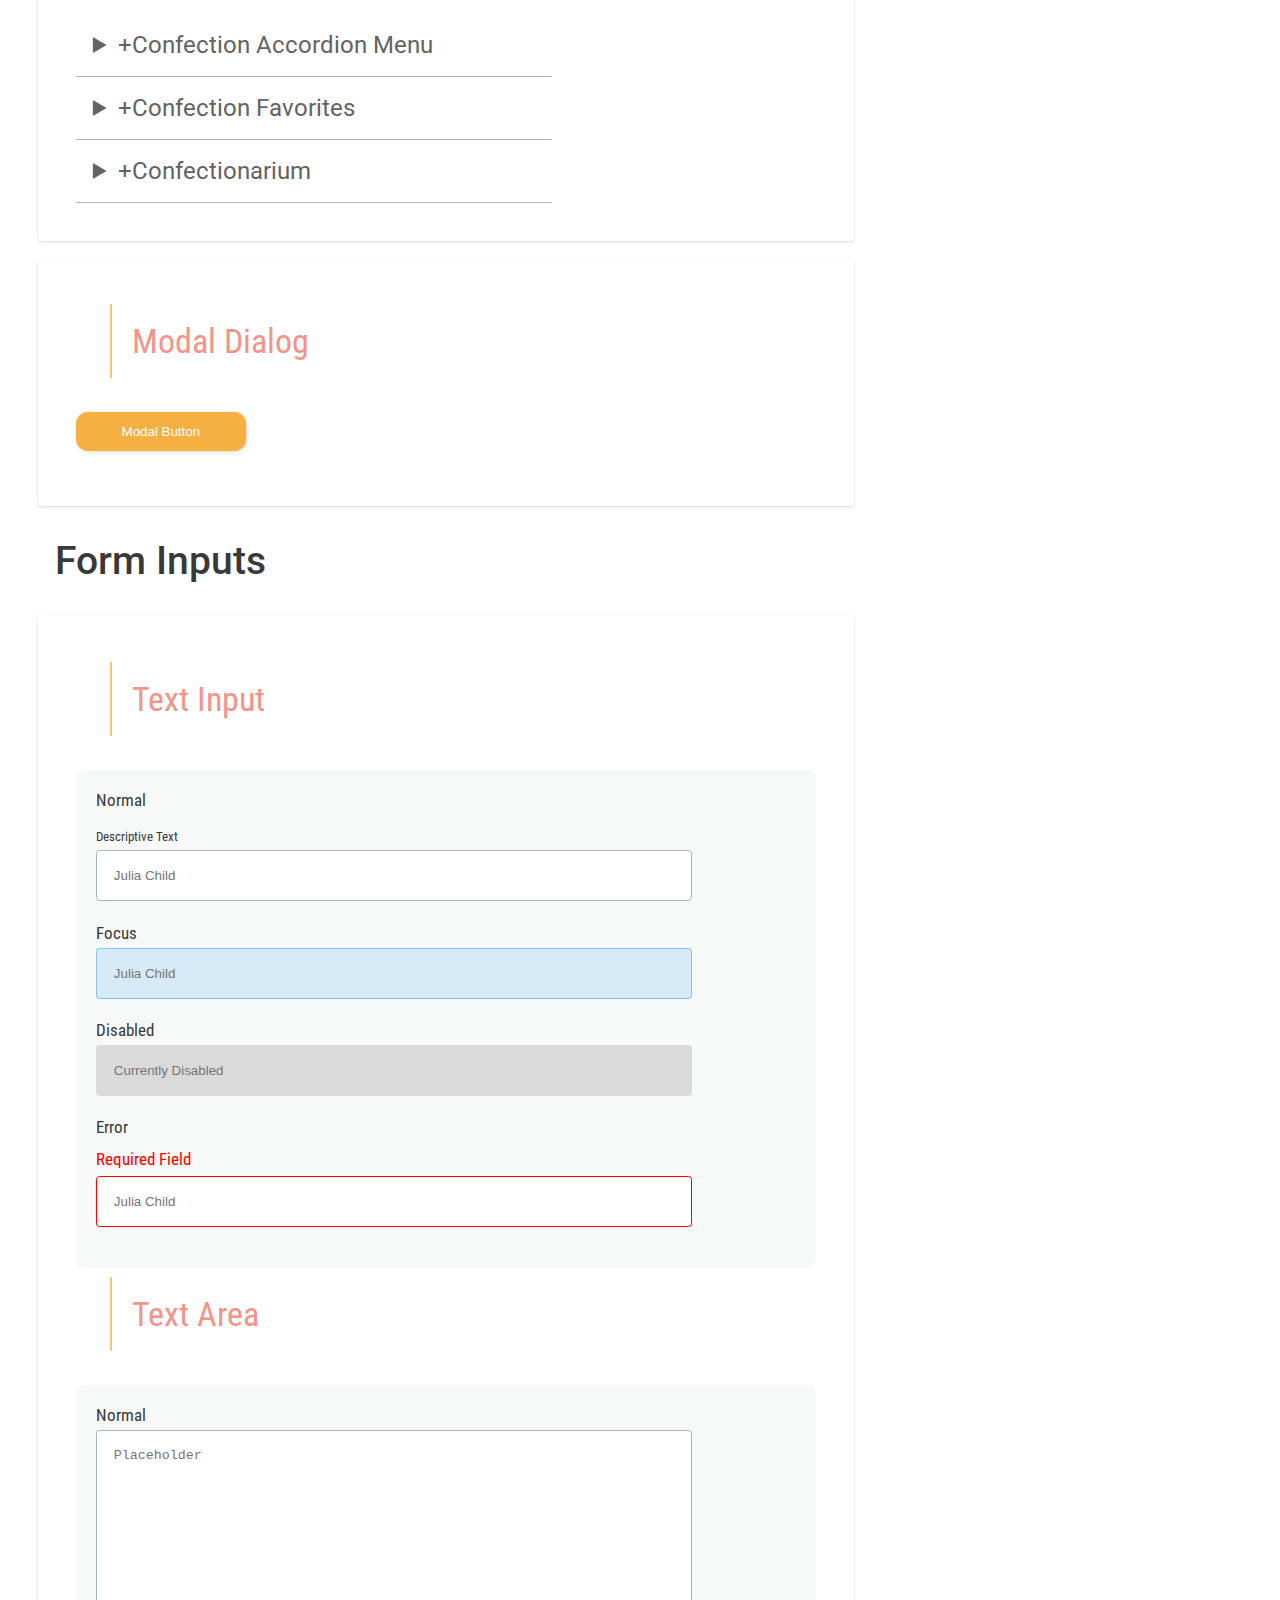
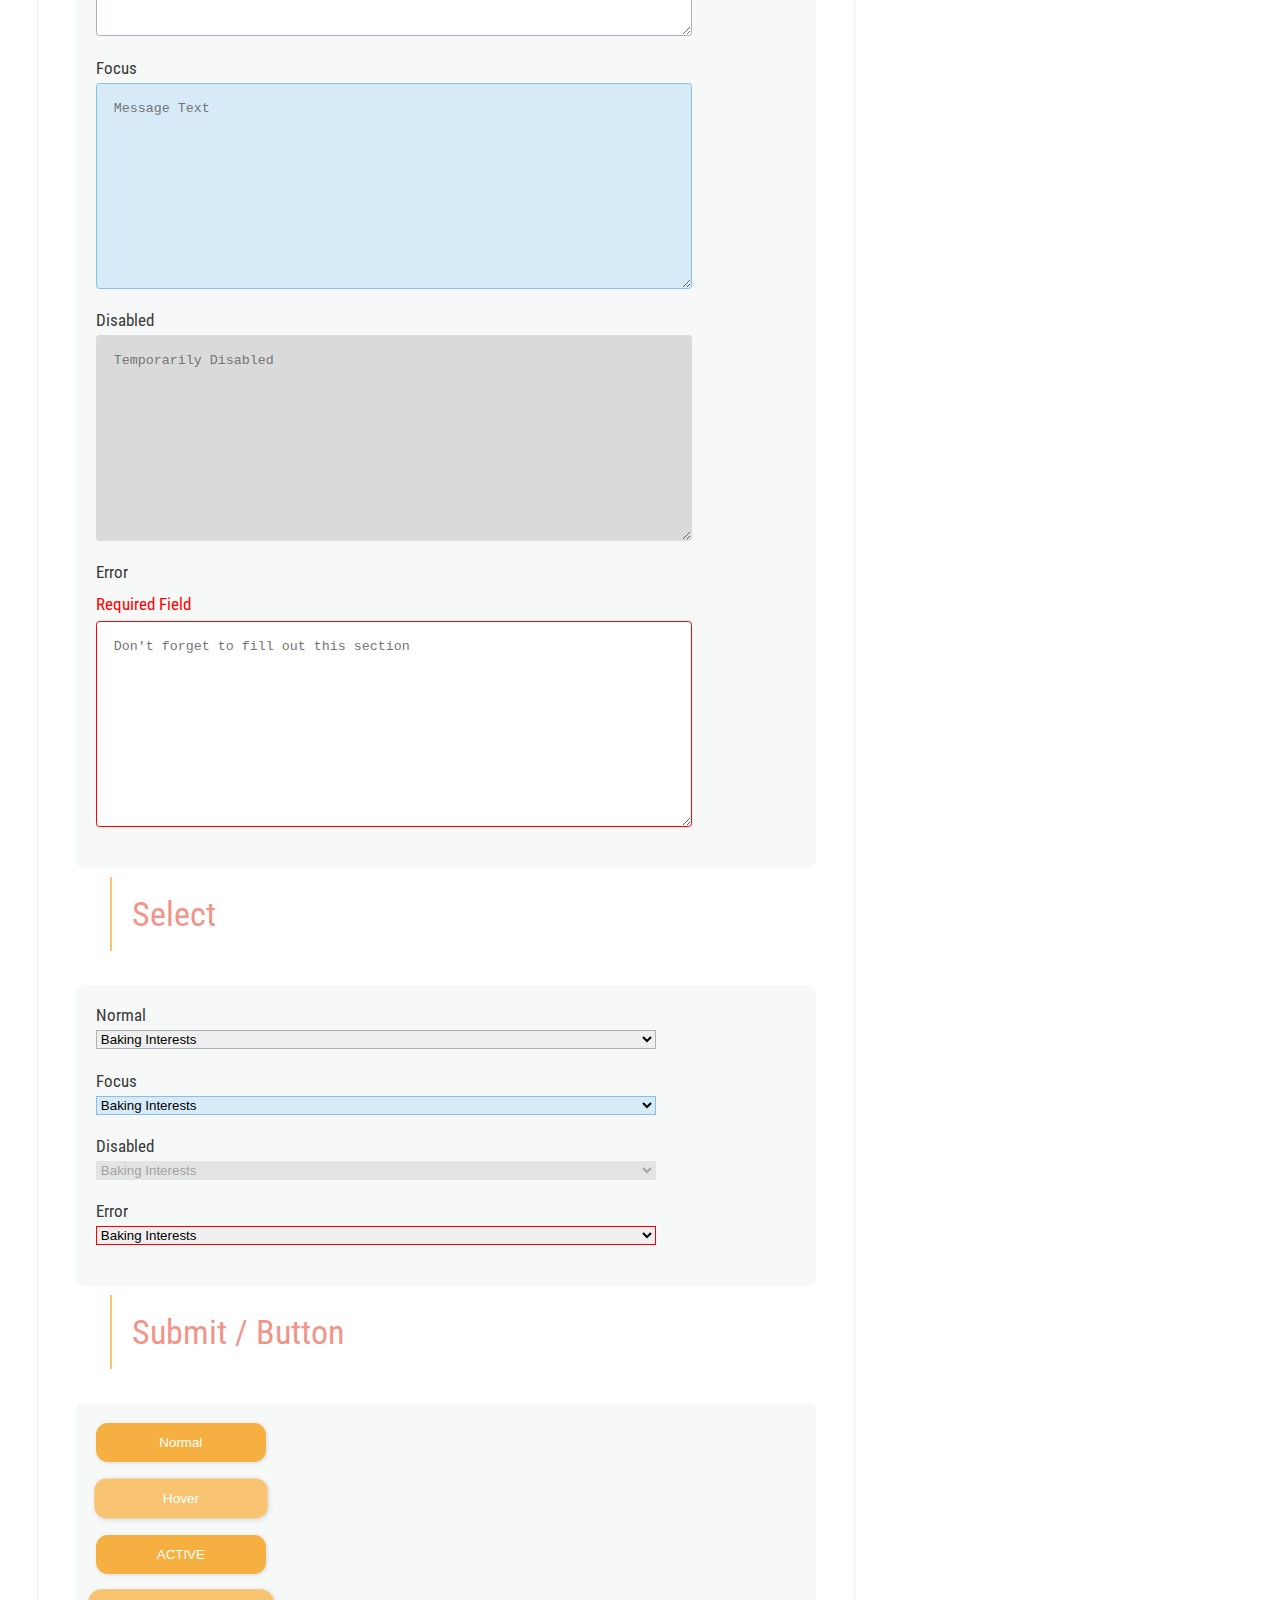
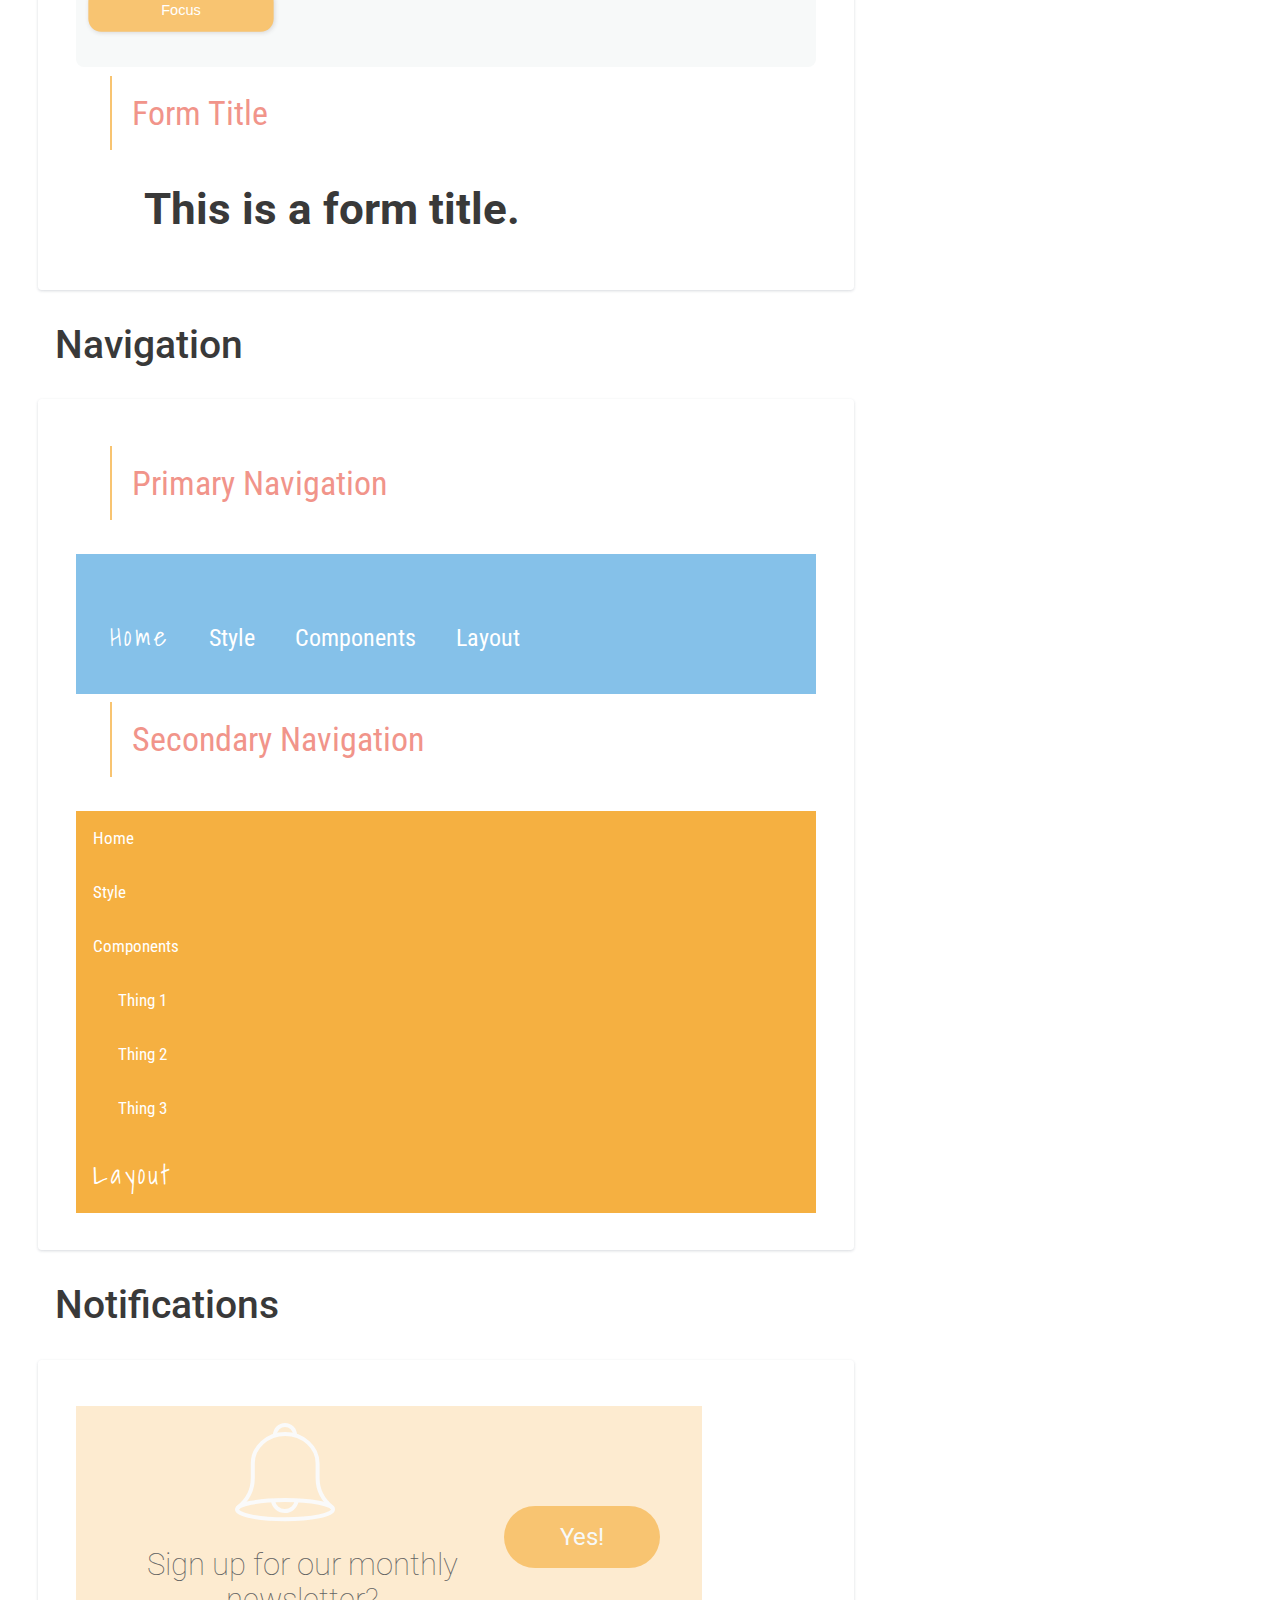
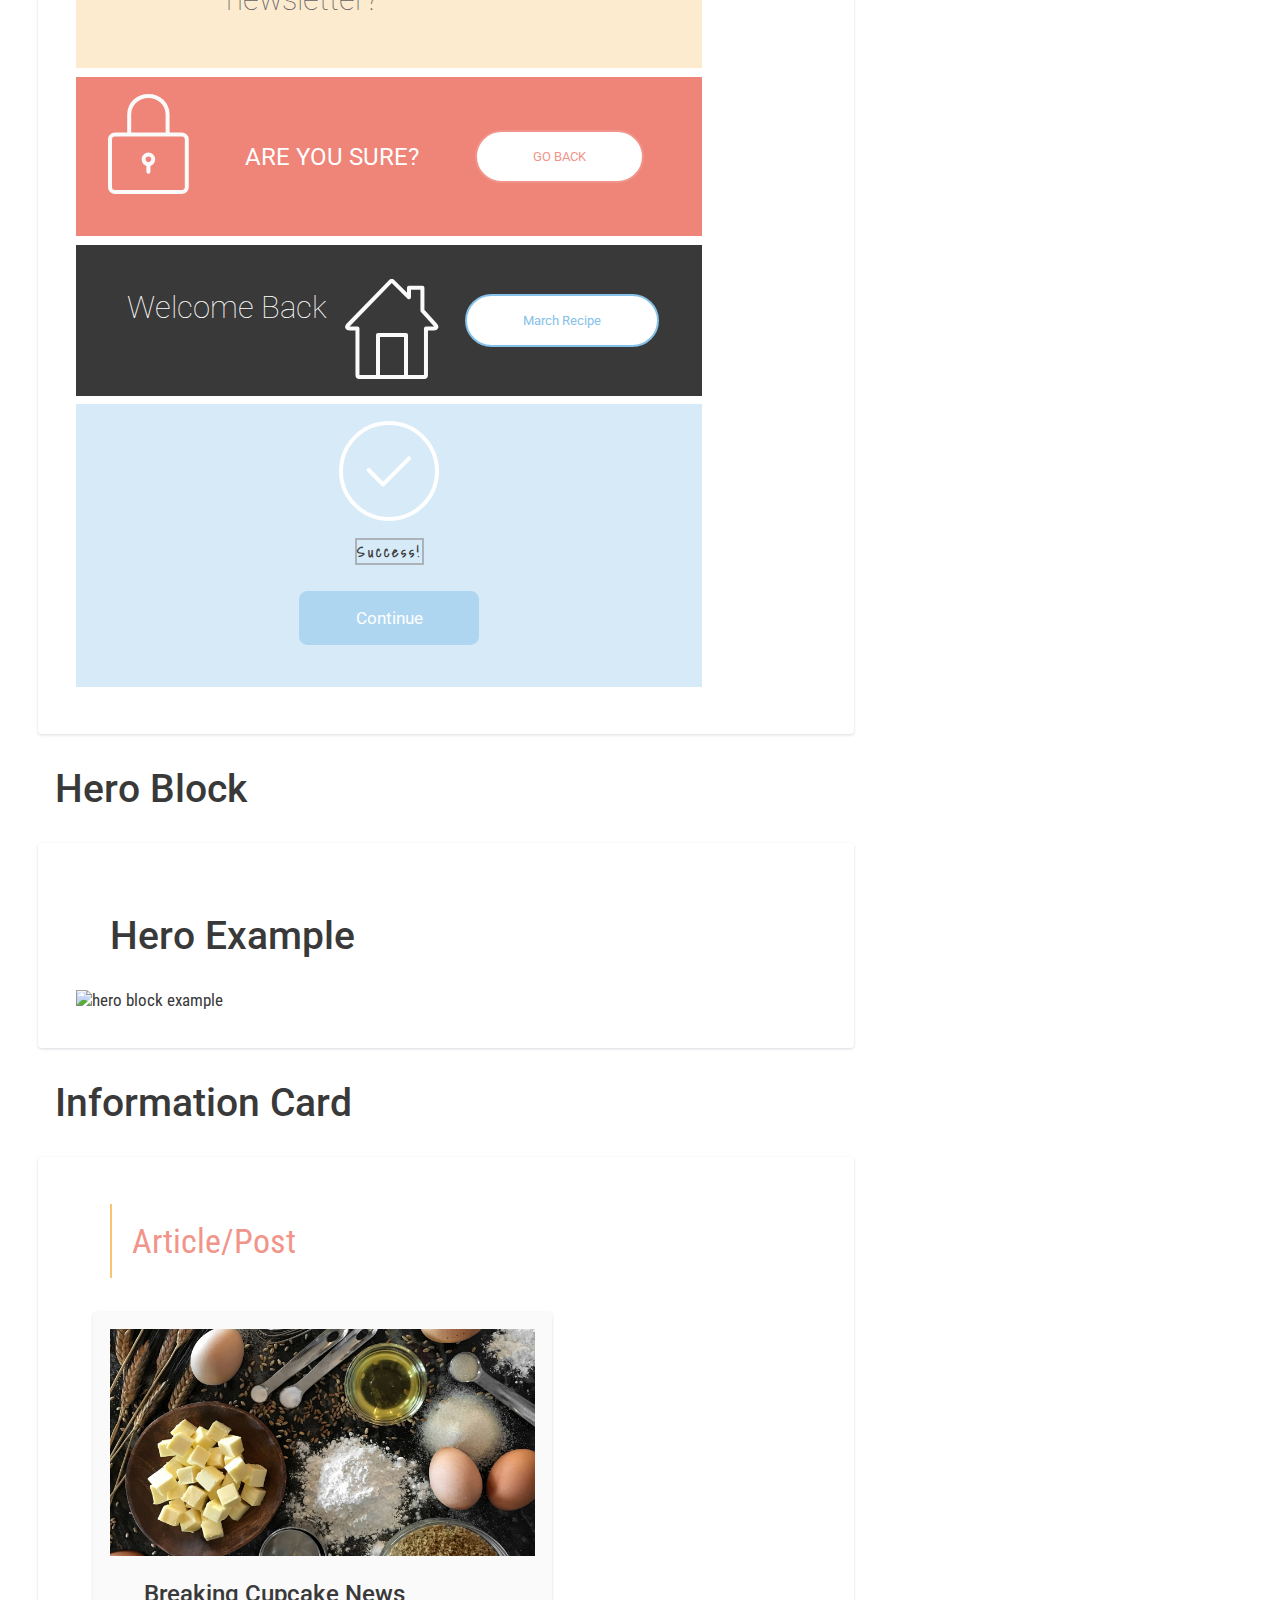
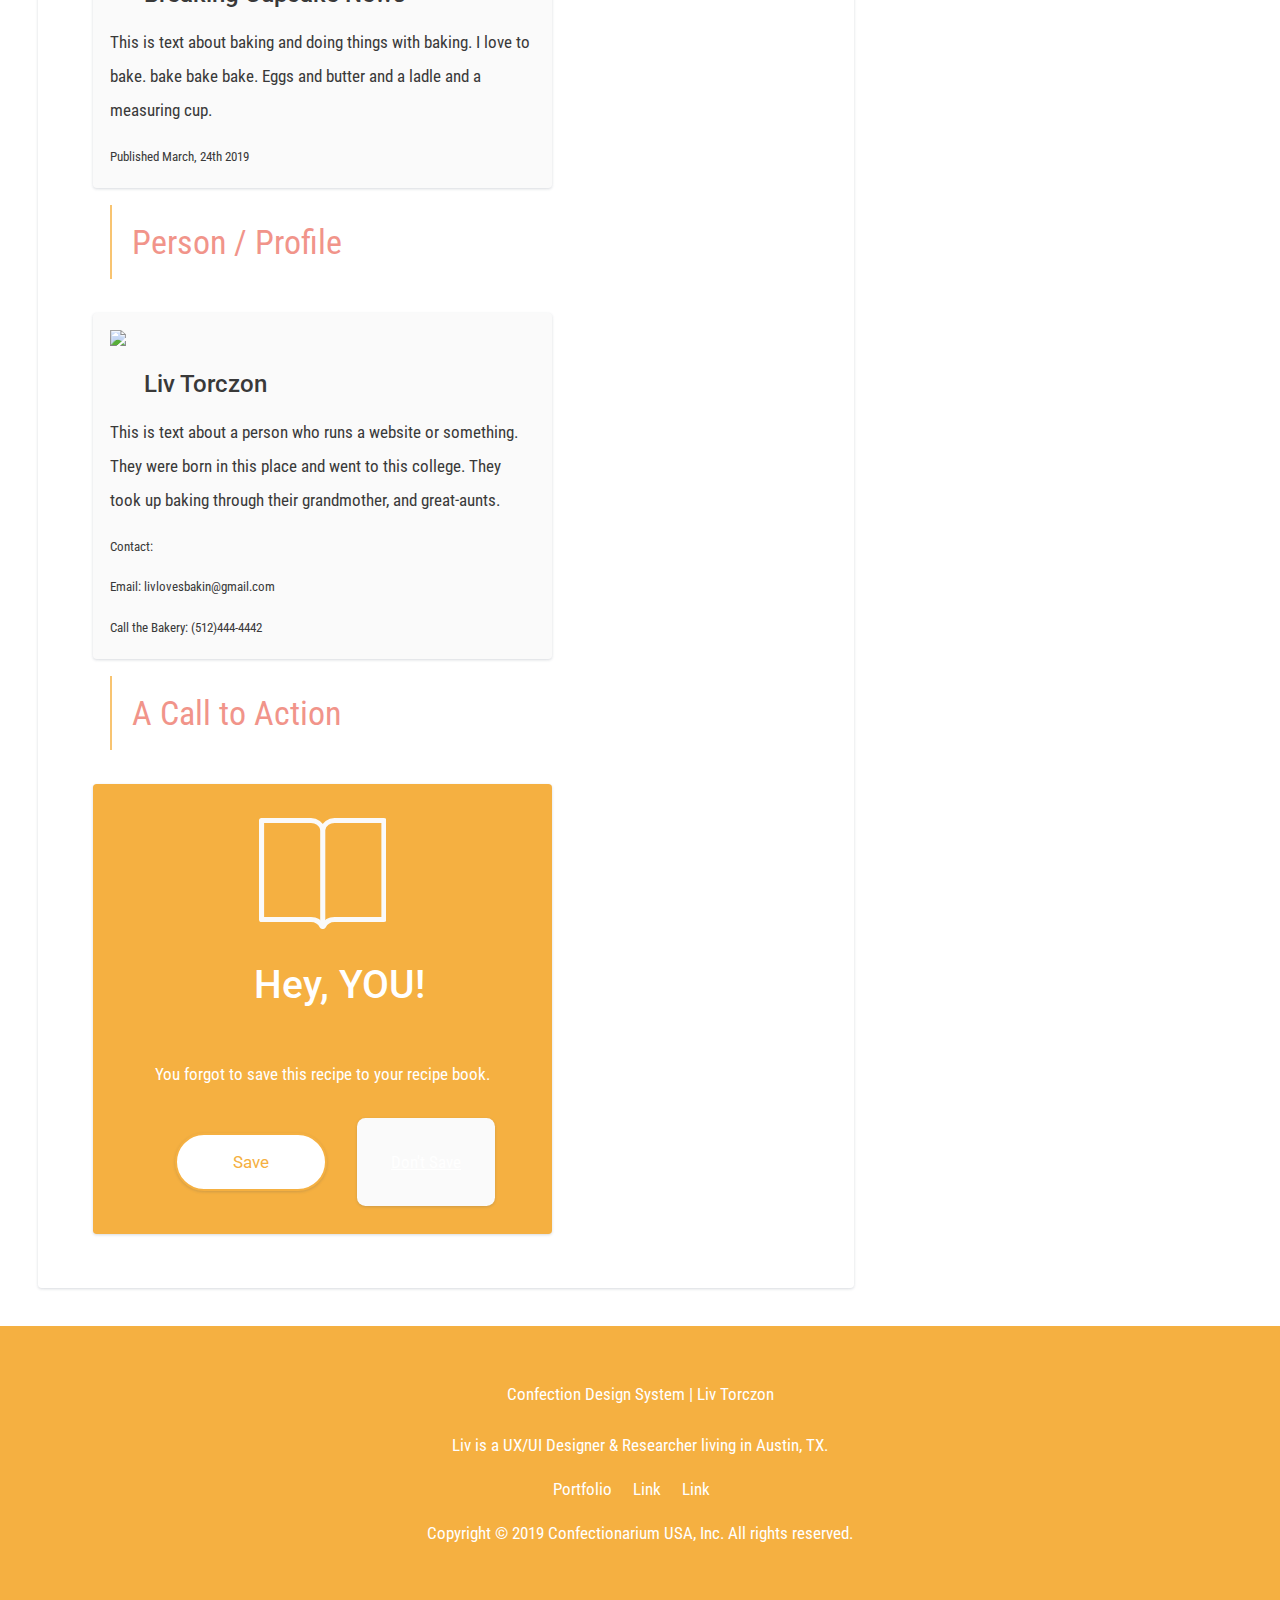
==== commit eeae6af1: "Add files via upload" ====
--- a/components.html
+++ b/components.html
@@ -4,7 +4,7 @@
 	<meta charset="UTF-8">
 	<title>Confection Design System Components</title>
 	<meta name="viewport" content="width=device-width, initial-scale=1">
-	<link href="https://fonts.googleapis.com/css?family=Roboto+Condensed:400,400i,700,700i|Roboto:100,400,400i,500,500i,700,700i" rel="stylesheet">
+	<link href="https://fonts.googleapis.com/css?family=Shadows+Into+Light|Roboto+Condensed:400,400i,700,700i|Roboto:100,400,400i,500,500i,700,700i" rel="stylesheet">
 	<link rel="stylesheet" href="css/main.css">
 </head>
 <body>
@@ -65,6 +65,14 @@
 
 				<a class="button-tertiary-orange" href="#">Button</a>
 				
+
+			</figure>
+
+			<h3 class="examples-title">Hero Block Button</h3>
+
+			<figure>
+
+			<a class="header-button" href="components.html">Join Confectionarium</a>
 
 			</figure>
 
@@ -284,6 +292,10 @@
 				</form>
 
 			</figure>
+
+			<h3 class="examples-title">Form Title</h3>
+
+			<h1 class="form-title">This is a form title.</h1>
 
 		</section>
 
@@ -329,93 +341,89 @@
 
 		<section class="examples">
 
-			<div class="notification-examples">
-
-				<figure class="warning-notification-item">
-
-					<div class="warning-items">
-
-						<svg width="100px" height="99px" viewBox="0 0 100 99" version="1.1" xmlns="http://www.w3.org/2000/svg" xmlns:xlink="http://www.w3.org/1999/xlink">
-	    					<g id="Page-1" stroke="none" stroke-width="1" fill="none" fill-rule="evenodd" stroke-linecap="round" stroke-linejoin="round">
-	        				<g id="Artboard" transform="translate(-8.000000, -9.000000)" stroke="#FAFAFA" stroke-width="4">
-				            <g id="17.-Bell-Copy" transform="translate(10.000000, 11.000000)">
-				                <path d="M1,82.6624363 C10.0657813,75.4737565 15.7929233,64.902803 15.7929233,53.117652 L15.7929233,38.411768 C15.7929233,22.1680971 30.2998277,9 48.1950012,9 C66.0901747,9 80.5970791,22.1680971 80.5970791,38.411768 L80.5970791,53.117652 C80.5970791,64.9028045 86.3242225,75.4737592 95.3899994,82.6624363" id="Layer-1"></path>
-				                <ellipse id="Layer-2" cx="48" cy="84.6" rx="48" ry="9.6"></ellipse>
-				                <path d="M59.6423952,76 C58.7027212,81.6902897 53.7598241,86.0302232 47.8032814,86.0302232 C41.9187538,86.0302232 37.0235101,81.7945959 36,76.2057913" id="Layer-3"></path>
-				                <path d="M38,10 C38,4.4771525 42.4771525,0 48,0 C53.5228475,0 58,4.4771525 58,10" id="Layer-4"></path>
-				            	</g>
-					        	</g>
-					    	</g>
-						</svg>
-
-						<h4>Sign up for our monthly newsletter?</h4> 
-
-					</div>
-
-					<a class="button-hero-orange" href="#">Yes!</a>
-
-				</figure>
-
-				<figure class="error-notification-item">
-
-					<svg width="81px" height="100px" viewBox="0 0 81 100" version="1.1" xmlns="http://www.w3.org/2000/svg" xmlns:xlink="http://www.w3.org/1999/xlink">
-					<g id="Page-1" stroke="none" stroke-width="1" fill="none" fill-rule="evenodd" stroke-linecap="round" stroke-linejoin="round">
-					<g id="18.-Lock-Copy" transform="translate(-10.000000, 0.000000)" stroke="#FAFAFA" stroke-width="4">
-					    <g id="18.-Lock" transform="translate(12.000000, 2.000000)">
-					        <rect id="Layer-1" x="0" y="38.4" width="76.8" height="57.6" rx="5"></rect>
-					        <path d="M19.2,37.6977539 L19.2,18.5695313 C19.2,7.96566405 27.7961328,2.05059927e-15 38.4,0 C49.0038672,-2.05059927e-15 57.6,7.96566405 57.6,18.5695313 L57.6,37.6977539" id="Layer-2"></path>
-					        <path d="M38.4,69.12 L38.4,75.84" id="Layer-3"></path>
-					        <circle id="Layer-4" cx="38.4" cy="63.36" r="4.8"></circle>
-					  </g>
-					</g>
-					</g>
+			<figure class="warning-notification-item">
+
+				<div class="warning-items">
+
+					<svg width="100px" height="99px" viewBox="0 0 100 99" version="1.1" xmlns="http://www.w3.org/2000/svg" xmlns:xlink="http://www.w3.org/1999/xlink">
+    					<g id="Page-1" stroke="none" stroke-width="1" fill="none" fill-rule="evenodd" stroke-linecap="round" stroke-linejoin="round">
+        				<g id="Artboard" transform="translate(-8.000000, -9.000000)" stroke="#FAFAFA" stroke-width="4">
+			            <g id="17.-Bell-Copy" transform="translate(10.000000, 11.000000)">
+			                <path d="M1,82.6624363 C10.0657813,75.4737565 15.7929233,64.902803 15.7929233,53.117652 L15.7929233,38.411768 C15.7929233,22.1680971 30.2998277,9 48.1950012,9 C66.0901747,9 80.5970791,22.1680971 80.5970791,38.411768 L80.5970791,53.117652 C80.5970791,64.9028045 86.3242225,75.4737592 95.3899994,82.6624363" id="Layer-1"></path>
+			                <ellipse id="Layer-2" cx="48" cy="84.6" rx="48" ry="9.6"></ellipse>
+			                <path d="M59.6423952,76 C58.7027212,81.6902897 53.7598241,86.0302232 47.8032814,86.0302232 C41.9187538,86.0302232 37.0235101,81.7945959 36,76.2057913" id="Layer-3"></path>
+			                <path d="M38,10 C38,4.4771525 42.4771525,0 48,0 C53.5228475,0 58,4.4771525 58,10" id="Layer-4"></path>
+			            	</g>
+				        	</g>
+				    	</g>
 					</svg>
 
-					<h6>Are you sure?</h6>
-
-					<a class="button-tertiary-pink" href="#">Go Back</a>
-
-				</figure>
-
-				<figure class="neutral-notification-item">
-
-					<h4>Welcome Back</h4>
-
-					<svg width="94px" height="100px" viewBox="0 0 94 100" version="1.1" xmlns="http://www.w3.org/2000/svg" xmlns:xlink="http://www.w3.org/1999/xlink">
+					<h4>Sign up for our monthly newsletter?</h4> 
+
+				</div>
+
+				<a class="button-hero-orange" href="#">Yes!</a>
+
+			</figure>
+
+			<figure class="error-notification-item">
+
+				<svg width="81px" height="100px" viewBox="0 0 81 100" version="1.1" xmlns="http://www.w3.org/2000/svg" xmlns:xlink="http://www.w3.org/1999/xlink">
+				<g id="Page-1" stroke="none" stroke-width="1" fill="none" fill-rule="evenodd" stroke-linecap="round" stroke-linejoin="round">
+				<g id="18.-Lock-Copy" transform="translate(-10.000000, 0.000000)" stroke="#FAFAFA" stroke-width="4">
+				    <g id="18.-Lock" transform="translate(12.000000, 2.000000)">
+				        <rect id="Layer-1" x="0" y="38.4" width="76.8" height="57.6" rx="5"></rect>
+				        <path d="M19.2,37.6977539 L19.2,18.5695313 C19.2,7.96566405 27.7961328,2.05059927e-15 38.4,0 C49.0038672,-2.05059927e-15 57.6,7.96566405 57.6,18.5695313 L57.6,37.6977539" id="Layer-2"></path>
+				        <path d="M38.4,69.12 L38.4,75.84" id="Layer-3"></path>
+				        <circle id="Layer-4" cx="38.4" cy="63.36" r="4.8"></circle>
+				  </g>
+				</g>
+				</g>
+				</svg>
+
+				<h6>Are you sure?</h6>
+
+				<a class="button-tertiary-pink" href="#">Go Back</a>
+
+			</figure>
+
+			<figure class="neutral-notification-item">
+
+				<h4>Welcome Back</h4>
+
+				<svg width="94px" height="100px" viewBox="0 0 94 100" version="1.1" xmlns="http://www.w3.org/2000/svg" xmlns:xlink="http://www.w3.org/1999/xlink">
+				    <g id="Page-1" stroke="none" stroke-width="1" fill="none" fill-rule="evenodd" stroke-linecap="round" stroke-linejoin="round">
+				        <g id="48.-Home-Copy" transform="translate(-3.000000, 0.000000)" stroke="#FAFAFA" stroke-width="4">
+				            <g id="48.-Home" transform="translate(5.000000, 2.000000)">
+				                <path d="M46.0757076,0.556672782 C45.3258238,-0.185050966 44.1073372,-0.186064049 43.3564292,0.556672782 L1.19574571,44.0115821 C-0.730226727,45.996677 -0.0544765305,47.6059144 2.71456298,47.6059144 L10.4675257,47.6059144 L10.4675257,94.0730307 C10.4675257,95.1394909 11.327825,96 12.3890579,96 L77.0430789,96 C78.0985548,96 78.964611,95.1372665 78.964611,94.0730307 L78.964611,47.6059144 L86.7175738,47.6059144 C89.4823658,47.6059144 90.2199325,45.9433798 88.3671997,43.8949992 L75.4291759,29.5907251 L75.4291759,6.72800673 L61.9920762,6.72800673 L61.9920762,16.2998441 L46.0757076,0.556672782 Z" id="Layer-1"></path>
+				                <polyline id="Layer-2" points="31 96 31 54 31 54 59 54 59 96"></polyline>
+				            </g>
+				        </g>
+				    </g>
+				</svg>
+
+				<a class="button-tertiary-blue" href="#">March Recipe</a>
+
+			</figure>
+
+			<figure class="success-notification-item">
+
+					<svg width="100px" height="100px" viewBox="0 0 100 100" version="1.1" xmlns="http://www.w3.org/2000/svg" xmlns:xlink="http://www.w3.org/1999/xlink">
 					    <g id="Page-1" stroke="none" stroke-width="1" fill="none" fill-rule="evenodd" stroke-linecap="round" stroke-linejoin="round">
-					        <g id="48.-Home-Copy" transform="translate(-3.000000, 0.000000)" stroke="#FAFAFA" stroke-width="4">
-					            <g id="48.-Home" transform="translate(5.000000, 2.000000)">
-					                <path d="M46.0757076,0.556672782 C45.3258238,-0.185050966 44.1073372,-0.186064049 43.3564292,0.556672782 L1.19574571,44.0115821 C-0.730226727,45.996677 -0.0544765305,47.6059144 2.71456298,47.6059144 L10.4675257,47.6059144 L10.4675257,94.0730307 C10.4675257,95.1394909 11.327825,96 12.3890579,96 L77.0430789,96 C78.0985548,96 78.964611,95.1372665 78.964611,94.0730307 L78.964611,47.6059144 L86.7175738,47.6059144 C89.4823658,47.6059144 90.2199325,45.9433798 88.3671997,43.8949992 L75.4291759,29.5907251 L75.4291759,6.72800673 L61.9920762,6.72800673 L61.9920762,16.2998441 L46.0757076,0.556672782 Z" id="Layer-1"></path>
-					                <polyline id="Layer-2" points="31 96 31 54 31 54 59 54 59 96"></polyline>
+					        <g id="44.-Check-Copy" stroke="#FFFFFF" stroke-width="4">
+					            <g id="44.-Check" transform="translate(2.000000, 2.000000)">
+					                <path d="M48,96 C74.509668,96 96,74.509668 96,48 C96,21.490332 74.509668,0 48,0 C21.490332,0 0,21.490332 0,48 C0,74.509668 21.490332,96 48,96 Z" id="Layer-1"></path>
+					                <polyline id="Layer-2" points="27.7058857 47.0210276 42.0345786 61.4826208 67.9945661 35.4382535"></polyline>
 					            </g>
 					        </g>
 					    </g>
 					</svg>
 
-					<a class="button-tertiary-blue" href="#">March Recipe</a>
-
-				</figure>
-
-				<figure class="success-notification-item">
-
-						<svg width="100px" height="100px" viewBox="0 0 100 100" version="1.1" xmlns="http://www.w3.org/2000/svg" xmlns:xlink="http://www.w3.org/1999/xlink">
-						    <g id="Page-1" stroke="none" stroke-width="1" fill="none" fill-rule="evenodd" stroke-linecap="round" stroke-linejoin="round">
-						        <g id="44.-Check-Copy" stroke="#FFFFFF" stroke-width="4">
-						            <g id="44.-Check" transform="translate(2.000000, 2.000000)">
-						                <path d="M48,96 C74.509668,96 96,74.509668 96,48 C96,21.490332 74.509668,0 48,0 C21.490332,0 0,21.490332 0,48 C0,74.509668 21.490332,96 48,96 Z" id="Layer-1"></path>
-						                <polyline id="Layer-2" points="27.7058857 47.0210276 42.0345786 61.4826208 67.9945661 35.4382535"></polyline>
-						            </g>
-						        </g>
-						    </g>
-						</svg>
-
-					<h5>Success!</h5>
-
-					<a class="button-secondary-blue" href="#">Continue</a>
-
-				</figure>
-
-			</div>
+				<h5>Success!</h5>
+
+				<a class="button-secondary-blue" href="#">Continue</a>
+
+			</figure>
 
 		</section>
 
@@ -439,9 +447,9 @@
 
 			<h3 class="examples-title">Article/Post</h3>
 
-			<section class="card">
-
-				<img src="https://cdn.instructables.com/ORIG/FK6/PQAI/J1WEQ0BR/FK6PQAIJ1WEQ0BR.jpg" alt="baking stuff">
+			<figure class="card">
+
+				<img src="images/baking-ingredients.jpg" alt="baking stuff">
 
 				<a href=""><h2>Breaking Cupcake News</h2></a>
 
@@ -449,11 +457,11 @@
 
 				<p class="tertiary-copy">Published March, 24th 2019</p>
 
-			</section>
+			</figure>
 
 			<h3 class="examples-title">Person / Profile</h3>
 
-			<section class="card">
+			<figure class="card">
 
 				<img src="https://image.freepik.com/free-photo/woman-s-hands-kneading-dough-with-baking-ingredients-wooden-table_23-2147947854.jpg">
 
@@ -461,17 +469,21 @@
 
 				<p>This is text about a person who runs a website or something. They were born in this place and went to this college. They took up baking through their grandmother, and great-aunts. </p>
 
-				<p class="tertiary-copy">Contact:<br>Email: livlovesbakin@gmail.com <br>Call the Bakery: (512)444-4442</p>
-
-			</section>
+				<p class="tertiary-copy">Contact:</p>
+
+				<p class="tertiary-copy">Email: livlovesbakin@gmail.com</p>
+
+				<p class="tertiary-copy">Call the Bakery: (512)444-4442</p>
+
+			</figure>
 
 			<h3 class="examples-title">A Call to Action</h3>
 
-			<section class="card-action">
+			<figure class="card-action">
 
 				<svg viewBox="0 0 100 88" version="1.1" xmlns="http://www.w3.org/2000/svg" xmlns:xlink="http://www.w3.org/1999/xlink">
 				    <g id="Page-1" stroke="none" stroke-width="1" fill="none" fill-rule="evenodd" stroke-linecap="round" stroke-linejoin="round">
-				        <g id="58.-Book-Copy" transform="translate(0.000000, -6.000000)" stroke="#85C1E9" stroke-width="4">
+				        <g id="58.-Book-Copy" transform="translate(0.000000, -6.000000)" stroke="#fafafa" stroke-width="4">
 				            <g id="58.-Book" transform="translate(2.000000, 8.000000)">
 				                <path d="M47.5151515,83.0408487 C45.9435434,79.805772 42.626135,77.5757576 38.7878788,77.5757576 L0,77.5757576 L0,0 L38.7878788,0 C43.0829049,0 46.7257404,2.79235968 48,6.66069364 C49.2742596,2.79235968 52.9170951,0 57.2121212,0 L96,0 L96,77.5757576 L57.2121212,77.5757576 C53.373865,77.5757576 50.0564566,79.805772 48.4848485,83.0408482 L47.5151515,83.0408487 Z" id="Layer-1"></path>
 				                <path d="M48,6 L48,81.0299988" id="Layer-2"></path>
@@ -486,13 +498,13 @@
 					
 					<div class="card-buttons">
 
-						<a class="button-hero-pink" href="#">Save</a>
-
-						<a class="dont-save" href="#">Don't Save</a>
+						<a class="button-tertiary-orange" href="#">Save</a>
+
+						<a class="cancel-link" href="#">Don't Save</a>
 
 					</div>
 
-			</section>
+			</figure>
 
 		</section>
 
--- a/css/main.css
+++ b/css/main.css
@@ -63,6 +63,7 @@
 
 	--font-primary: 'Roboto Condensed', sans-serif;
 	--font-secondary: 'Roboto', sans-serif;
+	--font-tertiary: 'Shadows Into Light', cursive;
 
 	--ratio: 1.424;
 	--size-xxxlarge: calc( 1rem * var(--ratio) * var(--ratio) * var(--ratio) * var(--ratio));
@@ -80,6 +81,7 @@
 
 h1, h2, h3, h4, h5, h6 {
 	font-family: var(--font-secondary);
+	margin-left: 2rem;
 }
 
 h1 {
@@ -88,10 +90,11 @@
 
 h2 {
 	font-size: var(--size-xxlarge);
-	font-weight: 700;
+	font-weight: 500;
 }
 
 h3 {
+	font-family: var(--font-primary);
 	color: var(--color-pink);
 	font-size: var(--size-xlarge);
 	font-weight: 400;
@@ -105,9 +108,13 @@
 }
 
 h5 {
-	font-size: var(--size-xmedium);
-	font-style: italic;
-	font-weight: 100;
+	font-family: var(--font-tertiary);
+	font-weight: 700;
+	margin: 3rem;
+	padding: 2.5rem;
+	letter-spacing: 3px;
+	text-align: center;
+	border: solid 2px var(--color-grey-lighter);
 }
 
 h6 {
@@ -204,10 +211,34 @@
 
 .logo {
 	color: white;
-	font-family: var(--font-secondary);
-	font-size: 50px;
+	font-family: var(--font-tertiary);
 	font-weight: 700;
-}
+	letter-spacing: 4px;
+}
+
+.logo:hover {
+	color: white;
+	transform: scale(1.05);
+	transition: all .09s ease-in-out;
+}
+
+@media (min-width: 400px) {
+	.logo {
+		align-items: center;
+		display: flex;
+		flex-direction: column;
+		font-size: var(--size-xxxlarge);
+		margin-left: 1.2rem;
+	}
+}
+
+@media (min-width: 860px) {
+	.logo {
+		font-size: 3.8rem;
+		margin-left: 0rem;
+	}
+}
+
 
 /************************************
 Footer Component
@@ -253,7 +284,7 @@
 **************************************/
 .nav-site {
 	margin-top: 1.5rem;
-	position: relative;
+	font-size: var(--size-medium);
 }
 
 .nav-site ul {
@@ -266,7 +297,6 @@
 	border-bottom: solid 2px transparent;
 	color: white;
 	display: inline-block;
-	font-family: var(--font-secondary);
 	padding: .4rem;
 	margin: 1rem;
 	text-decoration: none;
@@ -278,10 +308,24 @@
 	transition: all 0.2s ease;
 }
 
-@media ( min-width: 650px ) {
-
+@media (min-width: 400px) {
 	.nav-site li {
-		display: inline;
+		text-align: center;
+	}
+}
+
+@media ( min-width: 827px ) {
+
+	header {
+		display: flex;
+		flex-direction: row;
+		justify-content: space-between;
+		align-items: flex-end;
+		padding: .4rem 3rem .2rem;
+	}
+
+	.nav-site li {
+		display: inline-block;
 	}
 
 	.nav-site li a {
@@ -289,6 +333,7 @@
 	}
 
 }
+
 
 /************************************
 Accordion Section
@@ -708,7 +753,7 @@
 
 .notification-item {
 	padding: 1rem;
-	width: 30%;
+	min-width: 30%;
 }
 
 .warning-notification-item {
@@ -718,20 +763,15 @@
 		flex-direction: column;
 		justify-content: center;
 		padding: 1rem;
-		width: 80%;
+		max-width: 80%;
 	}
 
 @media ( min-width: 600px ) {
 	.warning-notification-item {
-		align-items: center;
-		background-color: var(--color-orange-lightest);
-		display: flex;
 		flex-direction: row;
 		justify-content: space-around;
 		margin-bottom: .5rem;
 		margin-top: .5rem;
-		padding: 1rem;
-		width: 80%;
 	}
 }
 
@@ -756,7 +796,7 @@
 		justify-content: center;
 		padding: 1rem;
 		text-transform: uppercase;
-		width: 80%;
+		max-width: 80%;
 }
 
 .error-notification-item svg {
@@ -877,12 +917,12 @@
 ACTION CARD
 ******************************************/
 
-
 .card-action {
 	align-items: center;
-	background-color: #fafafa;
+	background-color: var(--color-orange-light);
 	border-radius: .22222rem;
 	box-shadow: 0 1px 3px rgba(58,77,95,.2);
+	color: white;
 	display: flex;
 	flex-direction: column;
 	justify-content: center;
@@ -892,12 +932,16 @@
 	text-align: center;
 }
 
+.card-action p {
+	color: white;
+}
+
 .card-action svg {
-	max-width: 40%;
-	padding-top: 3rem;
-}
-
-.dont-save {
+	max-width: 30%;
+	padding-top: 1rem;
+}
+
+.cancel-link {
 	display: inline-block;
 	text-decoration: underline;
 }
@@ -986,98 +1030,129 @@
 /************************************
 Header-Block Component
 **************************************/
+
 .header-block-hero {
-	position: relative;
-    background-image: url(https://i1.wp.com/www.asharpeye.com/wp-content/uploads/2017/06/Baking-Kits-header.jpg?fit=1140%2C660);
+	flex-direction: column;
+    background-image: url(images/hero-img.png);
     background-repeat: no-repeat;
     background-size: cover;
-    min-height: 100vh;
-    min-width: 100vw;
-    padding: 1rem;
-}
-
-.hero-block-text {
-	padding-left: 2rem;
-}
-
-@media ( max-width: 800px ) {
+    display: flex;
+    max-height: 90vh;
+    padding-top: 1rem;
+}
+
+@media ( min-width: 400px ) {
 
 	.hero-block-text {
-		align-items: center;
-		display: flex;
-		flex-direction: column;
-		justify-content: center;
-    	text-align: center;
-	}
-}
-
-@media ( max-width: 600px ) {
+		text-align: center;
+		max-width: 95%;
+	}
+}
+
+@media ( min-width: 800px ) {
 
 	.hero-block-text {
-		align-items: flex-start;
-		display: flex;
-		flex-direction: column;
-		justify-content: flex-start;
-	}
-}
-
+		max-width: 95%;
+		text-align: left;
+		margin-left: 2.3rem;
+	}
+
+}
+
+.hero-block-text h1 {
+	color: #fafafa;
+	font-size: 4.2rem;
+	letter-spacing: 8px;
+	line-height: 1.6;
+}
+
+@media ( min-width: 400px ) {
 	.hero-block-text h1 {
-		font-size: 2.8rem;
-		color: #fafafa;
-		margin: .5rem;
-}
-
-@media ( min-width: 800px ) {
+		font-size: 2rem;
+		letter-spacing: 4px;
+		margin-left: 0;
+		margin-bottom: 2rem;
+	}
+}
+
+@media ( min-width: 600px ) {
 	.hero-block-text h1 {
-		color: #fafafa;
-		font-size: 5rem;
-		margin-bottom: 0;
+		font-size: 3.4rem;
+	}
+}
+
+@media ( min-width: 1200px ) {
+	.hero-block-text h1 {
+		max-width: 70vw;
+		margin-top: 0;
 	}
 }
 
 .hero-block-featured-copy {
-	font-size: 1.6rem;
 	color: white;
 	font-family: var(--font-primary);
-	font-style: italic;
+	letter-spacing: 1.6px;
+	line-height: 1.4;
 	margin: 0;
 }
 
-@media ( min-width: 800px ) {
-
+@media (min-width: 400px) {
 	.hero-block-featured-copy {
-		font-size: var(--size-xlarge);
-	}
-}
-
-@media ( min-width: 600px ) {
-
+		font-size: 1.3rem;
+	}
+}
+
+@media (min-width: 600px) {
 	.hero-block-featured-copy {
-		color: white;
-		font-family: var(--font-primary);
-		font-size: 2.3rem;
-		font-style: italic;
-		font-weight: 400;
-		margin-top: .5rem;
-		margin-bottom: .5rem;
-	}
-}
-
-.hero-block-text a {
-	font-size: var(--size-medium);
-}
-
-@media ( min-width: 800px ) {
-	.hero-block-text a {
-		margin: 0;	
-	}
-}
-
-@media ( min-width: 600px ) {
-	.hero-block-text a {
-		margin-top: 0;
-	}
-}
+		font-size: 2rem;
+	}
+}
+
+.header-button {
+	background-color: var(--color-pink);
+	border-radius: 2.9rem;
+	border: 2px solid var(--color-pink);
+	color: white;
+	display: inline-block;
+	font-family: var(--font-secondary);
+	letter-spacing: 1.6px;
+	text-decoration: none;
+}
+
+.header-button:visited {
+	background-color: var(--color-pink);
+	border: 2px solid var(--color-pink);
+}
+
+.header-button:hover, .button-link:focus  {
+	background-color: var(--color-pink);
+	color: var(--color-grey-lightest);
+	transform: scale(1.05);
+	transition: all .09s ease-in-out;
+}
+
+.header-button:active {
+	background-color: var(--color-pink);
+	border: solid 1px blue;
+	transform: scale(0.99);
+}
+
+@media ( min-width: 400px ) {
+	.header-button {
+		font-size: 1.125rem;
+		margin-top: 3rem;
+		padding: 1rem 3.3rem;
+	}
+}
+
+@media (min-width: 500px) {
+	.header-button {
+		margin: 2rem 0rem 4rem 0rem;
+		font-size: var(--size-medium);
+		padding: 1rem 3.3rem;
+	}
+}
+
 
 /************************************
 Secondary Site Nav
@@ -1122,21 +1197,232 @@
 }
 
 /************************************
+Article Cards
+**************************************/
+.article-cards {
+	align-items: center;
+	display: grid;
+	grid-gap: 1rem;
+	grid-template-columns: 1fr 1fr 1fr;
+	justify-content: center;
+	align-items: flex-start;
+	background-color: var(--color-blue-lightest);
+	margin: 1rem 0 1rem 0;
+	padding: 1rem;
+}
+
+@media (min-width: 400px) {
+	.article-cards {
+		grid-template-columns: 1fr;
+	}
+}
+
+@media (min-width: 700px) {
+	.article-cards {
+		grid-template-columns: 1fr 1fr;
+	}
+}
+
+@media (min-width: 1100px) {
+	.article-cards {
+		grid-template-columns: 1fr 1fr 1fr;
+	}
+}
+
+div a {
+	display: flex;
+	flex-direction: column;
+	background-color: #fafafa;
+	border-radius: .5rem;
+	padding: 2rem;
+	box-shadow: 0 1px 3px rgba(58,77,95,.2);
+}
+
+.article-button {
+	background-color: var(--color-pink);
+	border-radius: 2.9rem;
+	border: 2px solid var(--color-pink);
+	color: white;
+	display: inline-block;
+	font-family: var(--font-primary);
+	margin: 1.5rem;
+	padding: 1rem 3.3rem;
+	text-decoration: none;
+	letter-spacing: .5px;
+	text-align: center;
+	line-height: 1.5;
+}
+
+.article-button:hover, .button-link:focus  {
+	background-color: var(--color-pink);
+	color: white;
+	transform: scale(1.05);
+	transition: all .2s ease-in-out;
+}
+
+.article-button:active {
+	background-color: var(--color-pink);
+	border: solid 1px var(--color-pink-lightest);
+	transform: scale(0.99);
+}
+
+/************************************
+Card-Callouts
+**************************************/
+
+@media ( min-width: 325px ) {
+
+	.card-callouts {
+		display: flex;
+		flex-direction: column;
+	}
+}
+
+@media ( min-width: 670px ) {
+
+	.card-callouts {
+		display: grid;
+		grid-template-columns: 1fr 1fr;
+	}
+
+	.card-action:first-child {
+		grid-column: 1 / span 2;
+		max-width: 100%;
+	}
+	
+}
+
+.card-action-blue {
+	align-items: center;
+	background-color: var(--color-blue);
+	border-radius: .22222rem;
+	box-shadow: 0 1px 3px rgba(58,77,95,.2);
+	color: white;
+	display: flex;
+	flex-direction: column;
+	justify-content: center;
+	margin: 1rem;
+	max-width: 25rem;	
+	padding: 1rem;
+	text-align: center;
+}
+
+.card-action-blue p {
+	color: white;
+}
+
+.card-action-blue svg {
+	max-width: 30%;
+	padding-top: 1rem;
+}
+
+.card-action-pink p {
+	color: white;
+}
+
+.card-action-pink {
+	align-items: center;
+	background-color: var(--color-pink);
+	border-radius: .22222rem;
+	box-shadow: 0 1px 3px rgba(58,77,95,.2);
+	color: white;
+	display: flex;
+	flex-direction: column;
+	justify-content: center;
+	margin: 1rem;
+	max-width: 25rem;	
+	padding: 1rem;
+	text-align: center;
+}
+
+.card-action-pink svg {
+	max-width: 30%;
+	padding-top: 1rem;
+}
+
+.cancel-link:hover {
+	color: var(--color-grey);
+}
+
+
+/************************************
+Callouts
+**************************************/
+.callouts {
+	display: grid;
+	grid-template-columns: 1fr 1fr 1fr;
+	align-items: flex-start;
+	justify-content: center;
+	background-color: var(--color-pink-lightest);
+	margin: 1rem 0 1rem 0;
+	padding: 1rem;
+}
+
+@media ( min-width: 400px ) {
+
+	.callouts {
+		grid-template-columns: 1fr;
+		text-align: center;
+	}
+	
+}
+
+@media ( min-width: 700px ) {
+
+	.callouts {
+		grid-template-columns: 1fr 1fr;
+	}
+	
+}
+
+@media ( min-width: 1140px ) {
+	.callouts {
+		grid-template-columns: 1fr 1fr 1fr;
+	}
+}
+
+/************************************
+About Section
+**************************************/
+
+.about p {
+	font-size: 1.3rem;
+}
+
+@media (min-width: 1100px) {
+	.about {
+		max-width: 60%;
+	}
+}
+
+@media (min-width: 400px) {
+	.about h1 {
+		margin-top: 4rem;
+	}
+
+	.about p, h1, h3, h4 {
+		margin: 0 0 1rem 1rem;
+	}
+}
+
+@media (min-width: 500px) {
+	.about p, h1, h3, h4 {
+		margin: .5rem .0 2rem 2rem;
+	}
+}
+
+/************************************
 Examples Component
 **************************************/
 
-.back-to-top {
-	position: fixed;
-	bottom: 0;
-	right: 0;
-	max-width: 3%;
-	margin-right: 1rem;
-	margin-bottom: 1rem;
-}
-
 .current-page {
-	text-transform: uppercase;
-	letter-spacing: .425rem;
+	font-family: var(--font-tertiary);
+	font-size: 1.6rem;
+	letter-spacing: 3.4px;
+}
+
+.form-title {
+	margin: 2rem 0rem 1rem 4rem;
 }
 
 .light-charcoal-text {
